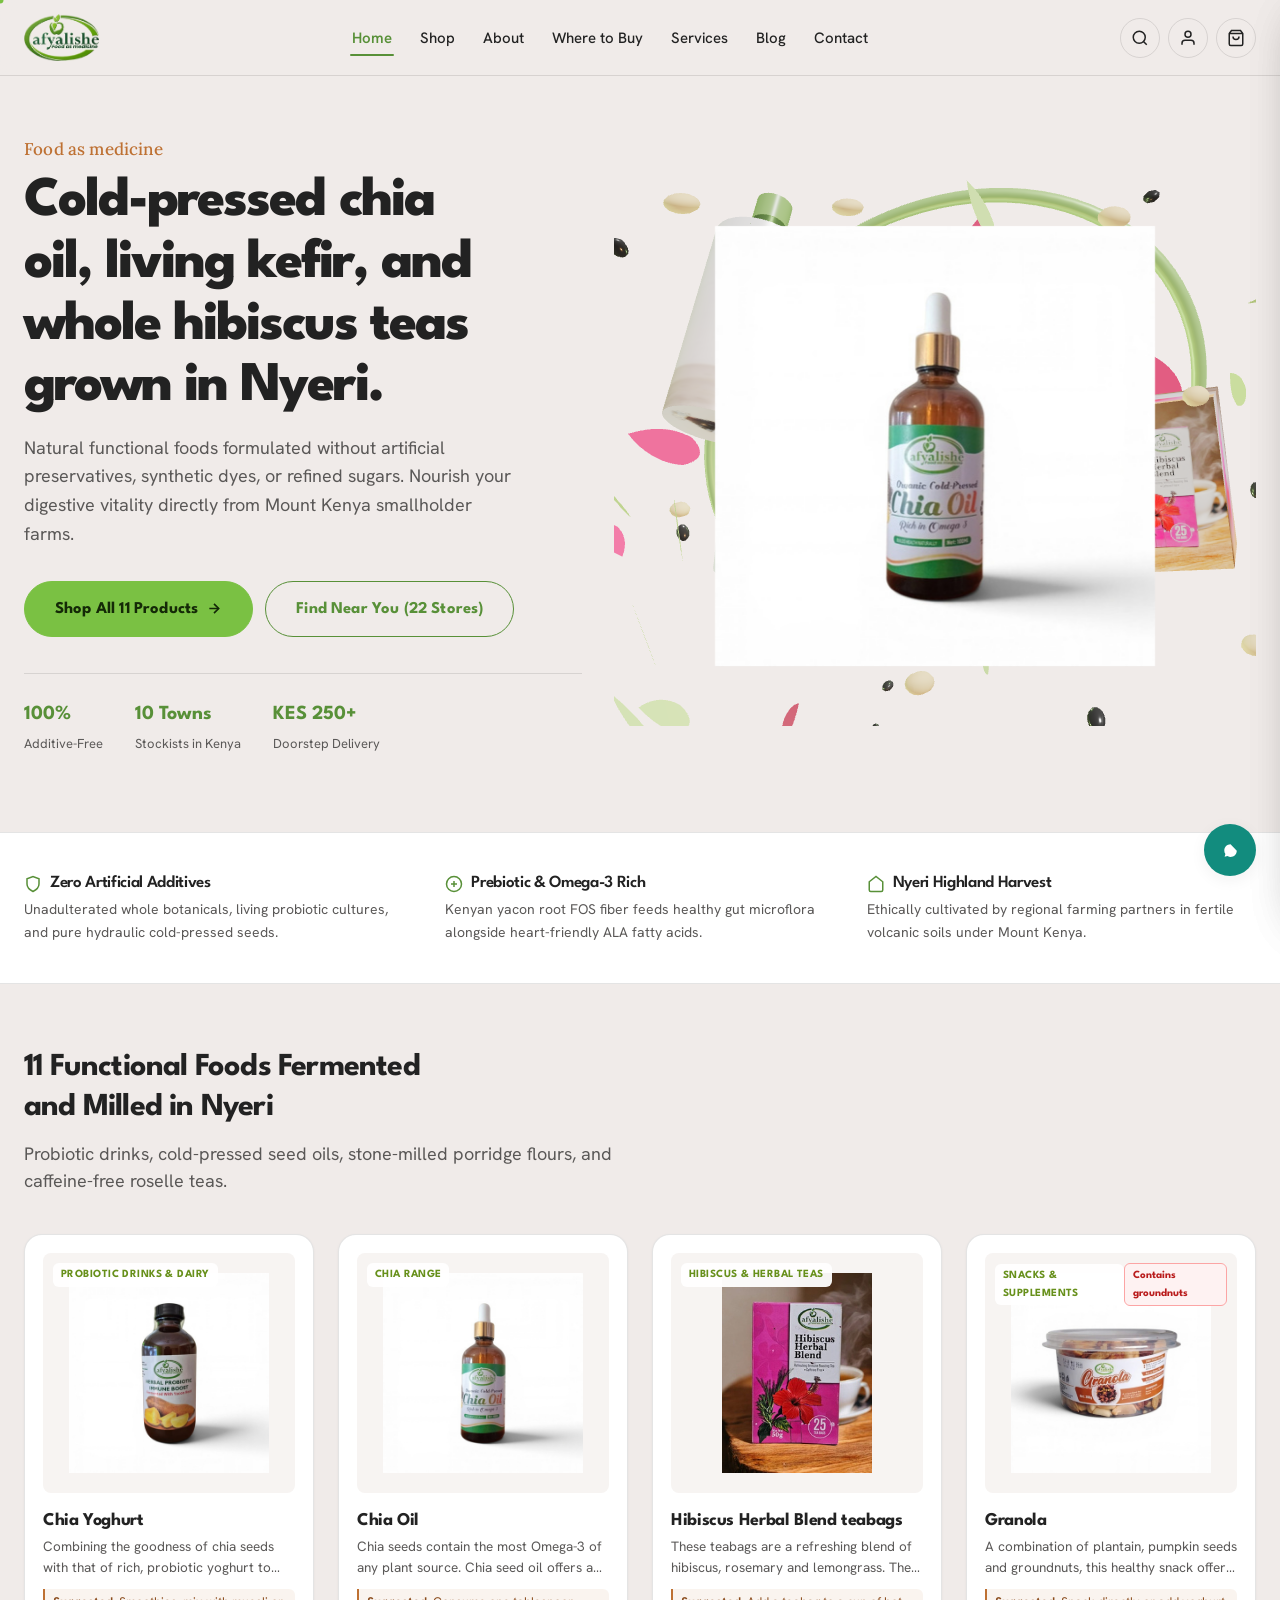
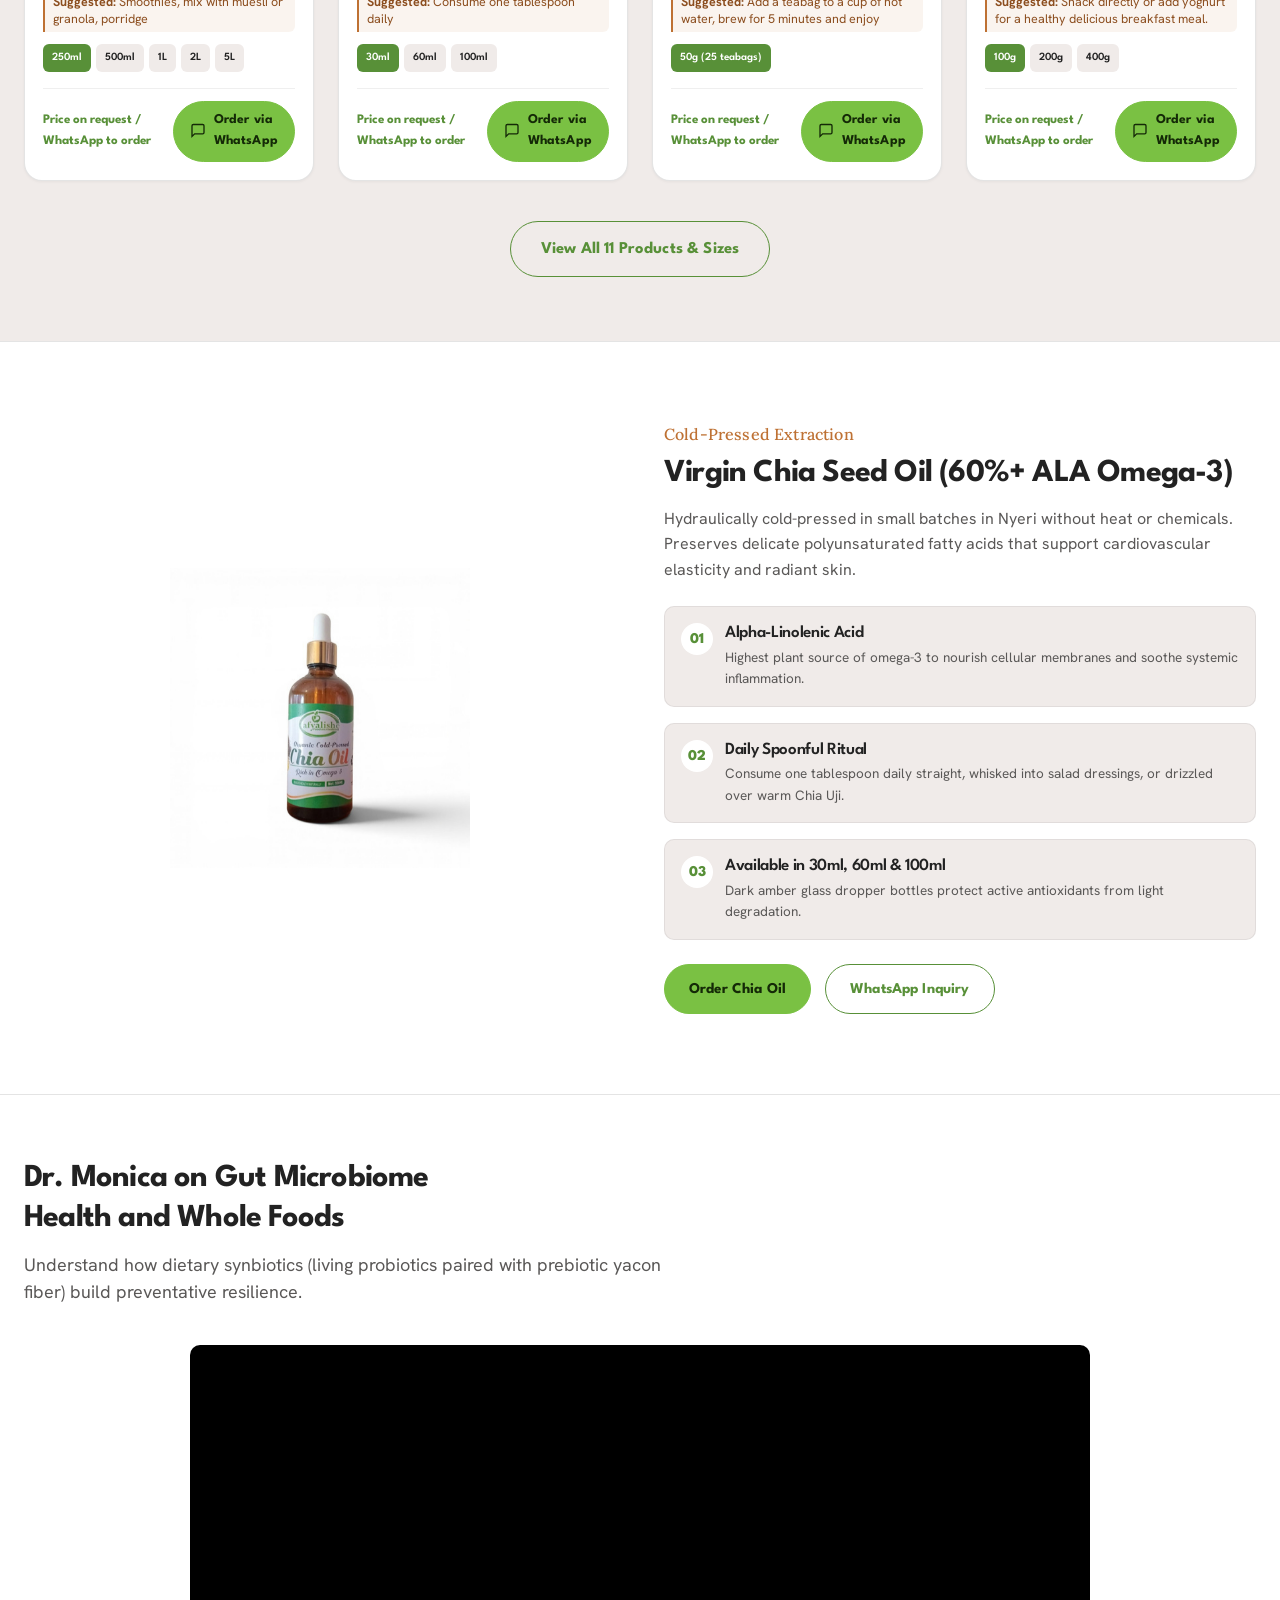
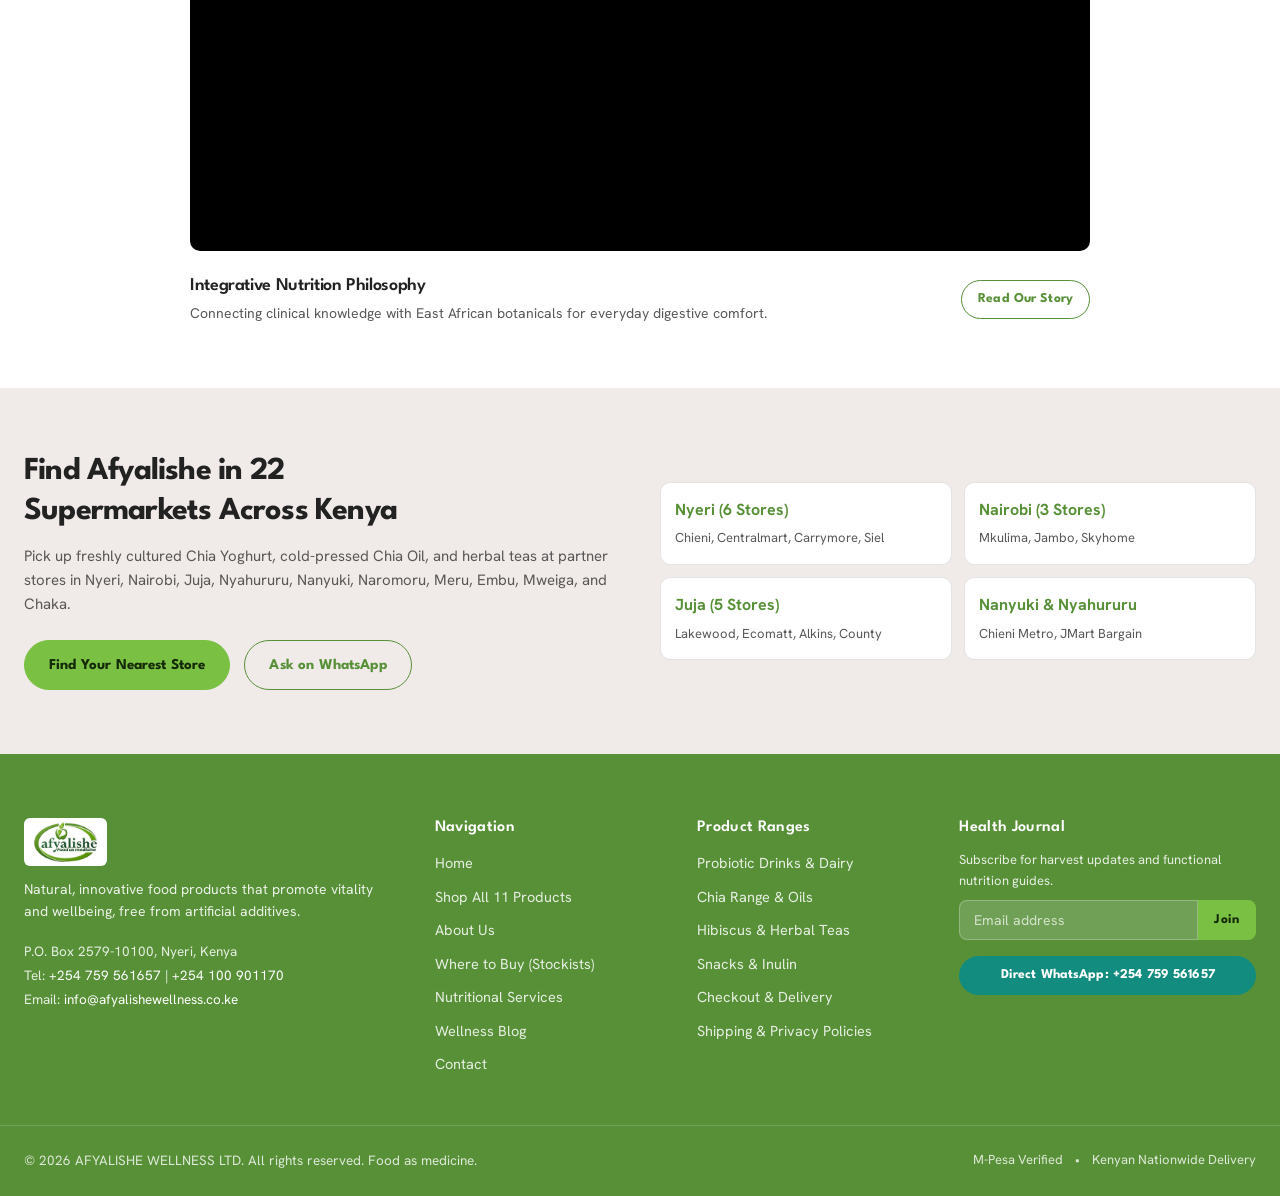
==== index.html @ a42989f1 "fix(brand): replace opaque logo with high-resolution transparent PNG emblem across all pages" ====
<!DOCTYPE html>
<html lang="en">
<head>
  <meta charset="UTF-8">
  <meta name="viewport" content="width=device-width, initial-scale=1.0">
  <title>Afyalishe Wellness | Food as Medicine — Probiotic Drinks, Chia & Herbal Teas</title>
  
  <meta name="description" content="AFYALISHE WELLNESS LTD, Kenya. Natural, innovative functional foods promoting vitality and wellbeing. Yacon prebiotics, Chia yoghurt, cold-pressed chia oil, and hibiscus herbal teas free from artificial additives.">
  <meta name="author" content="AFYALISHE WELLNESS LTD">
  
  <meta property="og:type" content="website">
  <meta property="og:url" content="https://afyalishewellness.co.ke/">
  <meta property="og:title" content="Afyalishe Wellness | Food as Medicine — Premium Kenyan Functional Foods">
  <meta property="og:description" content="Natural, innovative food products that promote vitality and wellbeing, all free from artificial additives. Crafted in Nyeri, Kenya.">
  <meta property="og:image" content="assets/images/logo.png">

  <!-- Schema.org Structured Data -->
  <script type="application/ld+json">
  {
    "@context": "https://schema.org",
    "@type": "Organization",
    "name": "AFYALISHE WELLNESS LTD",
    "url": "https://afyalishewellness.co.ke/",
    "logo": "https://afyalishewellness.co.ke/assets/images/logo.png",
    "slogan": "Food as medicine",
    "description": "Natural, innovative food products promoting vitality and wellbeing, free from artificial additives.",
    "telephone": "+254759561657",
    "email": "info@afyalishewellness.co.ke",
    "address": {
      "@type": "PostalAddress",
      "postOfficeBoxNumber": "P.O. Box 2579-10100",
      "addressLocality": "Nyeri",
      "addressCountry": "KE"
    }
  }
  </script>

  <!-- Preconnect Google Fonts -->
  <link rel="preconnect" href="https://fonts.googleapis.com">
  <link rel="preconnect" href="https://fonts.gstatic.com" crossorigin>
  <link href="https://fonts.googleapis.com/css2?family=Caveat:wght@600&family=Hanken+Grotesk:wght@400;500;600;700&family=League+Spartan:wght@600;700;800&family=Lora:wght@500;600&display=swap" rel="stylesheet">

  <!-- Core Stylesheets -->
  <link rel="stylesheet" href="assets/css/variables.css">
  <link rel="stylesheet" href="assets/css/base.css">
  <link rel="stylesheet" href="assets/css/components.css">
  <link rel="stylesheet" href="assets/css/3d-motion.css">
  <link rel="stylesheet" href="assets/css/pages.css">
</head>
<body>

  <!-- Sticky Header -->
  <header class="site-header">
    <div class="container header-container">
      <a href="index.html" class="header-logo" aria-label="Afyalishe Wellness Home">
        <img src="assets/images/logo.png" alt="Afyalishe Wellness">
      </a>

      <!-- Desktop Navigation -->
      <nav class="nav-desktop" aria-label="Main Navigation">
        <a href="index.html" class="nav-link active">Home</a>
        <a href="shop.html" class="nav-link">Shop</a>
        <a href="about.html" class="nav-link">About</a>
        <a href="where-to-buy.html" class="nav-link">Where to Buy</a>
        <a href="services.html" class="nav-link">Services</a>
        <a href="blog.html" class="nav-link">Blog</a>
        <a href="contact.html" class="nav-link">Contact</a>
      </nav>

      <!-- Actions -->
      <div class="header-actions">
        <button class="icon-btn btn-open-search" aria-label="Search products" title="Search products">
          <svg viewBox="0 0 24 24" fill="none" stroke="currentColor" stroke-width="2">
            <circle cx="11" cy="11" r="8"></circle>
            <line x1="21" y1="21" x2="16.65" y2="16.65"></line>
          </svg>
        </button>

        <a href="checkout.html" class="icon-btn" aria-label="My Account" title="My Account">
          <svg viewBox="0 0 24 24" fill="none" stroke="currentColor" stroke-width="2">
            <path d="M20 21v-2a4 4 0 0 0-4-4H8a4 4 0 0 0-4 4v2"></path>
            <circle cx="12" cy="7" r="4"></circle>
          </svg>
        </a>

        <button class="icon-btn icon-btn-cart btn-open-cart" aria-label="View Inquiry Bag" title="Inquiry Bag">
          <svg viewBox="0 0 24 24" fill="none" stroke="currentColor" stroke-width="2">
            <path d="M6 2L3 6v14a2 2 0 0 0 2 2h14a2 2 0 0 0 2-2V6l-3-4z"></path>
            <line x1="3" y1="6" x2="21" y2="6"></line>
            <path d="M16 10a4 4 0 0 1-8 0"></path>
          </svg>
          <span class="cart-count-badge" style="display: none;">0</span>
        </button>

        <button class="hamburger-btn" aria-label="Toggle navigation">
          <span></span>
          <span></span>
          <span></span>
        </button>
      </div>
    </div>
  </header>

  <!-- Mobile Drawer Navigation -->
  <div class="cart-overlay mobile-nav-overlay"></div>
  <aside class="cart-drawer-panel mobile-nav-drawer" style="right: -320px; max-width: 300px;">
    <div class="cart-drawer-head">
      <h3 style="font-size: 17px;">Menu</h3>
      <button class="cart-stepper-btn mobile-nav-close" onclick="document.querySelector('.mobile-nav-drawer').classList.remove('open'); document.querySelector('.mobile-nav-overlay').classList.remove('open');">&times;</button>
    </div>
    <nav style="display: flex; flex-direction: column; padding: 20px; gap: 14px;">
      <a href="index.html" class="nav-link active" style="font-size: 17px;">Home</a>
      <a href="shop.html" class="nav-link" style="font-size: 17px;">Shop All 11 Products</a>
      <a href="about.html" class="nav-link" style="font-size: 17px;">About Us</a>
      <a href="where-to-buy.html" class="nav-link" style="font-size: 17px;">Where to Buy (Stockists)</a>
      <a href="services.html" class="nav-link" style="font-size: 17px;">Nutritional Services</a>
      <a href="blog.html" class="nav-link" style="font-size: 17px;">Blog</a>
      <a href="contact.html" class="nav-link" style="font-size: 17px;">Contact</a>
      <hr style="border: 0; border-top: 1px solid var(--color-border); margin: 6px 0;">
      <a href="https://wa.me/254759561657" target="_blank" class="btn btn-whatsapp-action btn-sm" rel="noopener noreferrer">WhatsApp +254 759 561657</a>
    </nav>
  </aside>

  <main id="main-content">
    <!-- ====================================================================
         HERO SECTION: 3D THREE.JS PRODUCT STAGE (Rule 7, 9, 10, 11, 13)
         ==================================================================== -->
    <section class="hero-section" aria-label="Afyalishe Wellness Home">
      <div class="container">
        <div class="hero-grid">
          <!-- Left: Concrete Headline & Dominant CTA -->
          <div class="hero-content">
            <span class="brand-tagline" style="font-size: 17px; margin-bottom: 8px;">Food as medicine</span>
            <!-- Rule 9: Specific, outcome-driven headline; Rule 16: text-wrap balance -->
            <h1 class="hero-headline">
              Cold-pressed chia oil, living kefir, and whole hibiscus teas grown in Nyeri.
            </h1>

            <p class="hero-lead">
              Natural functional foods formulated without artificial preservatives, synthetic dyes, or refined sugars. Nourish your digestive vitality directly from Mount Kenya smallholder farms.
            </p>

            <!-- Rule 10: Dominant Primary CTA -->
            <div class="hero-ctas">
              <a href="shop.html" class="btn btn-primary btn-lg" data-magnetic="true">
                <span>Shop All 11 Products</span>
                <svg viewBox="0 0 24 24" fill="none" stroke="currentColor" stroke-width="2.5">
                  <line x1="5" y1="12" x2="19" y2="12"></line>
                  <polyline points="12 5 19 12 12 19"></polyline>
                </svg>
              </a>
              <a href="where-to-buy.html" class="btn btn-secondary btn-lg" data-magnetic="true">
                <span>Find Near You (22 Stores)</span>
              </a>
            </div>

            <!-- Grouped stats with spacing (Rule 8, 18: Tabular numbers) -->
            <div style="display: flex; gap: 32px; margin-top: 36px; padding-top: 24px; border-top: 1px solid var(--color-border);">
              <div>
                <strong class="stat-counter" style="font-family: var(--font-heading); font-size: 20px; color: var(--color-primary); display: block;">100%</strong>
                <span style="font-size: 13px; color: var(--color-text-secondary);">Additive-Free</span>
              </div>
              <div>
                <strong class="stat-counter" style="font-family: var(--font-heading); font-size: 20px; color: var(--color-primary); display: block;">10 Towns</strong>
                <span style="font-size: 13px; color: var(--color-text-secondary);">Stockists in Kenya</span>
              </div>
              <div>
                <strong class="stat-counter" style="font-family: var(--font-heading); font-size: 20px; color: var(--color-primary); display: block;">KES 250+</strong>
                <span style="font-size: 13px; color: var(--color-text-secondary);">Doorstep Delivery</span>
              </div>
            </div>
          </div>

          <!-- Right: Dominant 3D Interactive Stage (Rule 6, 7) -->
          <div class="hero-3d-stage" id="hero-3d-scene-container" title="Drag to rotate products; move cursor to tilt scene">
            <div class="hero-fallback-img">
              <img src="assets/products/chia-oil.jpg" alt="Afyalishe Chia Oil cold-pressed bottle">
            </div>
          </div>
        </div>
      </div>
    </section>

    <!-- ====================================================================
         VALUE PILLARS: GROUPED WITH SPACING (Rule 8, Rule 12: Consistent SVG)
         ==================================================================== -->
    <section class="section-sm" style="background: #FFFFFF; border-top: 1px solid var(--color-border); border-bottom: 1px solid var(--color-border);">
      <div class="container">
        <div style="display: grid; grid-template-columns: repeat(auto-fit, minmax(240px, 1fr)); gap: 32px;">
          <div>
            <h4 style="margin-bottom: 4px; display: flex; align-items: center; gap: 8px;">
              <svg width="18" height="18" viewBox="0 0 24 24" fill="none" stroke="currentColor" stroke-width="2" style="color: var(--color-primary);"><path d="M12 22s8-4 8-10V5l-8-3-8 3v7c0 6 8 10 8 10z"/></svg>
              Zero Artificial Additives
            </h4>
            <p style="font-size: 14px; margin-bottom: 0;">Unadulterated whole botanicals, living probiotic cultures, and pure hydraulic cold-pressed seeds.</p>
          </div>
          <div>
            <h4 style="margin-bottom: 4px; display: flex; align-items: center; gap: 8px;">
              <svg width="18" height="18" viewBox="0 0 24 24" fill="none" stroke="currentColor" stroke-width="2" style="color: var(--color-primary);"><circle cx="12" cy="12" r="10"/><path d="M12 8v8M8 12h8"/></svg>
              Prebiotic & Omega-3 Rich
            </h4>
            <p style="font-size: 14px; margin-bottom: 0;">Kenyan yacon root FOS fiber feeds healthy gut microflora alongside heart-friendly ALA fatty acids.</p>
          </div>
          <div>
            <h4 style="margin-bottom: 4px; display: flex; align-items: center; gap: 8px;">
              <svg width="18" height="18" viewBox="0 0 24 24" fill="none" stroke="currentColor" stroke-width="2" style="color: var(--color-primary);"><path d="M3 9l9-7 9 7v11a2 2 0 0 1-2 2H5a2 2 0 0 1-2-2z"/></svg>
              Nyeri Highland Harvest
            </h4>
            <p style="font-size: 14px; margin-bottom: 0;">Ethically cultivated by regional farming partners in fertile volcanic soils under Mount Kenya.</p>
          </div>
        </div>
      </div>
    </section>

    <!-- ====================================================================
         FEATURED PRODUCT COLLECTION (Rule 6, 7, 8, 9, 10)
         ==================================================================== -->
    <section class="section" aria-label="Featured Products">
      <div class="container">
        <div class="section-header">
          <!-- Rule 9: Concrete headline -->
          <h2>11 Functional Foods Fermented and Milled in Nyeri</h2>
          <p class="section-subtitle">
            Probiotic drinks, cold-pressed seed oils, stone-milled porridge flours, and caffeine-free roselle teas.
          </p>
        </div>

        <!-- 4 Featured Cards Grid -->
        <div class="grid grid-4 grid-products" id="home-featured-products">
          <!-- Injected dynamically via main.js following all 20 rules -->
        </div>

        <div style="text-align: center; margin-top: 40px;">
          <a href="shop.html" class="btn btn-secondary btn-lg" data-magnetic="true">
            <span>View All 11 Products &amp; Sizes</span>
          </a>
        </div>
      </div>
    </section>

    <!-- ====================================================================
         SCROLL-DRIVEN 360° SHOWCASE: CHIA OIL (Rule 6, 7, 9)
         ==================================================================== -->
    <section class="showcase-section" aria-label="Chia Oil 360 Product Inspection">
      <div class="container">
        <div class="showcase-grid">
          <!-- 360 Rotating Object Stage -->
          <div class="showcase-stage">
            <div class="showcase-bottle-wrapper">
              <img src="assets/products/chia-oil.jpg" alt="Afyalishe Chia Oil cold-pressed bottle">
            </div>
          </div>

          <!-- Specific Outcomes -->
          <div>
            <span class="brand-tagline" style="font-size: 16px; display: block; margin-bottom: 6px;">Cold-Pressed Extraction</span>
            <h2 style="margin-bottom: 12px;">Virgin Chia Seed Oil (60%+ ALA Omega-3)</h2>
            <p style="color: var(--color-text-secondary); line-height: 1.6; margin-bottom: 24px;">
              Hydraulically cold-pressed in small batches in Nyeri without heat or chemicals. Preserves delicate polyunsaturated fatty acids that support cardiovascular elasticity and radiant skin.
            </p>

            <div class="showcase-points">
              <div class="showcase-point">
                <span class="showcase-point-num">01</span>
                <div>
                  <h4 style="margin-bottom: 2px;">Alpha-Linolenic Acid</h4>
                  <p style="font-size: 13.5px; margin-bottom: 0;">Highest plant source of omega-3 to nourish cellular membranes and soothe systemic inflammation.</p>
                </div>
              </div>

              <div class="showcase-point">
                <span class="showcase-point-num">02</span>
                <div>
                  <h4 style="margin-bottom: 2px;">Daily Spoonful Ritual</h4>
                  <p style="font-size: 13.5px; margin-bottom: 0;">Consume one tablespoon daily straight, whisked into salad dressings, or drizzled over warm Chia Uji.</p>
                </div>
              </div>

              <div class="showcase-point">
                <span class="showcase-point-num">03</span>
                <div>
                  <h4 style="margin-bottom: 2px;">Available in 30ml, 60ml &amp; 100ml</h4>
                  <p style="font-size: 13.5px; margin-bottom: 0;">Dark amber glass dropper bottles protect active antioxidants from light degradation.</p>
                </div>
              </div>
            </div>

            <div style="margin-top: 24px; display: flex; gap: 14px; flex-wrap: wrap;">
              <a href="product.html?id=chia-oil" class="btn btn-primary">Order Chia Oil</a>
              <a href="https://wa.me/254759561657?text=Hello%2C%20I%20would%20like%20to%20order%20Afyalishe%20Chia%20Oil." target="_blank" class="btn btn-secondary" rel="noopener noreferrer">WhatsApp Inquiry</a>
            </div>
          </div>
        </div>
      </div>
    </section>

    <!-- ====================================================================
         DR. MONICA VIDEO & FUNCTIONAL NUTRITION (Rule 6, 9)
         ==================================================================== -->
    <section class="section" style="background: #FFFFFF;">
      <div class="container">
        <div class="section-header">
          <h2>Dr. Monica on Gut Microbiome Health and Whole Foods</h2>
          <p class="section-subtitle">
            Understand how dietary synbiotics (living probiotics paired with prebiotic yacon fiber) build preventative resilience.
          </p>
        </div>

        <div style="max-width: 900px; margin: 0 auto;">
          <div class="video-responsive-wrap" style="position: relative; padding-bottom: 56.25%; height: 0; overflow: hidden; border-radius: var(--radius-md); background: #000;">
            <iframe 
              src="https://www.youtube.com/embed/bYVp3EyTkxg" 
              title="Dr. Monica on Afyalishe Wellness and Food as Medicine" 
              style="position: absolute; top: 0; left: 0; width: 100%; height: 100%; border: 0;"
              allow="accelerometer; autoplay; clipboard-write; encrypted-media; gyroscope; picture-in-picture" 
              allowfullscreen>
            </iframe>
          </div>

          <div style="margin-top: 24px; display: flex; justify-content: space-between; align-items: center; flex-wrap: wrap; gap: 16px;">
            <div>
              <h3 style="font-size: 18px; margin-bottom: 4px;">Integrative Nutrition Philosophy</h3>
              <p style="font-size: 14px; margin-bottom: 0;">Connecting clinical knowledge with East African botanicals for everyday digestive comfort.</p>
            </div>
            <a href="about.html" class="btn btn-secondary btn-sm">Read Our Story</a>
          </div>
        </div>
      </div>
    </section>

    <!-- ====================================================================
         STOCKISTS & WHERE TO BUY (Rule 8, 9, 18)
         ==================================================================== -->
    <section class="section">
      <div class="container">
        <div style="display: grid; grid-template-columns: 1fr 1fr; gap: 40px; align-items: center;">
          <div>
            <h2>Find Afyalishe in 22 Supermarkets Across Kenya</h2>
            <p style="font-size: 15px; line-height: 1.6; margin-bottom: 24px;">
              Pick up freshly cultured Chia Yoghurt, cold-pressed Chia Oil, and herbal teas at partner stores in Nyeri, Nairobi, Juja, Nyahururu, Nanyuki, Naromoru, Meru, Embu, Mweiga, and Chaka.
            </p>
            <div style="display: flex; gap: 14px; flex-wrap: wrap;">
              <a href="where-to-buy.html" class="btn btn-primary">Find Your Nearest Store</a>
              <a href="https://wa.me/254759561657?text=Hello%2C%20where%20is%20the%20closest%20store%20selling%20Afyalishe%20near%20me%3F" target="_blank" class="btn btn-secondary" rel="noopener noreferrer">Ask on WhatsApp</a>
            </div>
          </div>

          <div style="display: grid; grid-template-columns: 1fr 1fr; gap: 12px;">
            <div style="background: #FFFFFF; padding: 14px; border-radius: var(--radius-md); border: 1px solid var(--color-border);">
              <strong style="color: var(--color-primary); display: block; margin-bottom: 2px;">Nyeri (6 Stores)</strong>
              <span style="font-size: 13px; color: var(--color-text-secondary);">Chieni, Centralmart, Carrymore, Siel</span>
            </div>
            <div style="background: #FFFFFF; padding: 14px; border-radius: var(--radius-md); border: 1px solid var(--color-border);">
              <strong style="color: var(--color-primary); display: block; margin-bottom: 2px;">Nairobi (3 Stores)</strong>
              <span style="font-size: 13px; color: var(--color-text-secondary);">Mkulima, Jambo, Skyhome</span>
            </div>
            <div style="background: #FFFFFF; padding: 14px; border-radius: var(--radius-md); border: 1px solid var(--color-border);">
              <strong style="color: var(--color-primary); display: block; margin-bottom: 2px;">Juja (5 Stores)</strong>
              <span style="font-size: 13px; color: var(--color-text-secondary);">Lakewood, Ecomatt, Alkins, County</span>
            </div>
            <div style="background: #FFFFFF; padding: 14px; border-radius: var(--radius-md); border: 1px solid var(--color-border);">
              <strong style="color: var(--color-primary); display: block; margin-bottom: 2px;">Nanyuki &amp; Nyahururu</strong>
              <span style="font-size: 13px; color: var(--color-text-secondary);">Chieni Metro, JMart Bargain</span>
            </div>
          </div>
        </div>
      </div>
    </section>
  </main>

  <!-- Clean Footer (Solid AA Contrast, No Clutter) -->
  <footer class="site-footer">
    <div class="container footer-top">
      <div class="footer-grid">
        <div class="footer-brand">
          <img src="assets/images/logo.png" alt="Afyalishe Wellness">
          <p style="font-size: 14px; color: rgba(255,255,255,0.88); line-height: 1.6; margin-bottom: 16px;">
            Natural, innovative food products that promote vitality and wellbeing, free from artificial additives.
          </p>
          <div style="font-size: 13.5px; color: rgba(255,255,255,0.85); line-height: 1.8;">
            P.O. Box 2579-10100, Nyeri, Kenya<br>
            Tel: <a href="tel:+254759561657" style="color:#FFF;">+254 759 561657</a> | <a href="tel:+254100901170" style="color:#FFF;">+254 100 901170</a><br>
            Email: <a href="mailto:info@afyalishewellness.co.ke" style="color:#FFF;">info@afyalishewellness.co.ke</a>
          </div>
        </div>

        <div class="footer-col">
          <h4>Navigation</h4>
          <ul class="footer-links">
            <li><a href="index.html">Home</a></li>
            <li><a href="shop.html">Shop All 11 Products</a></li>
            <li><a href="about.html">About Us</a></li>
            <li><a href="where-to-buy.html">Where to Buy (Stockists)</a></li>
            <li><a href="services.html">Nutritional Services</a></li>
            <li><a href="blog.html">Wellness Blog</a></li>
            <li><a href="contact.html">Contact</a></li>
          </ul>
        </div>

        <div class="footer-col">
          <h4>Product Ranges</h4>
          <ul class="footer-links">
            <li><a href="shop.html?category=probiotic-drinks-dairy">Probiotic Drinks &amp; Dairy</a></li>
            <li><a href="shop.html?category=chia-range">Chia Range &amp; Oils</a></li>
            <li><a href="shop.html?category=hibiscus-herbal-teas">Hibiscus &amp; Herbal Teas</a></li>
            <li><a href="shop.html?category=snacks-supplements">Snacks &amp; Inulin</a></li>
            <li><a href="checkout.html">Checkout &amp; Delivery</a></li>
            <li><a href="privacy-terms.html">Shipping &amp; Privacy Policies</a></li>
          </ul>
        </div>

        <div class="footer-col">
          <h4>Health Journal</h4>
          <p style="font-size: 13px; color: rgba(255,255,255,0.85); margin-bottom: 8px;">
            Subscribe for harvest updates and functional nutrition guides.
          </p>
          <form class="footer-newsletter-row">
            <input type="email" placeholder="Email address" required aria-label="Email address">
            <button type="submit" class="btn btn-primary btn-sm">Join</button>
          </form>
          <div style="margin-top: 16px;">
            <a href="https://wa.me/254759561657" target="_blank" class="btn btn-whatsapp-action btn-sm btn-full" rel="noopener noreferrer">
              <span>Direct WhatsApp: +254 759 561657</span>
            </a>
          </div>
        </div>
      </div>
    </div>

    <div class="footer-bottom">
      <div class="container" style="display: flex; justify-content: space-between; align-items: center; flex-wrap: wrap; gap: 12px;">
        <div>&copy; 2026 AFYALISHE WELLNESS LTD. All rights reserved. Food as medicine.</div>
        <div style="display: flex; gap: 12px; font-size: 13px;">
          <span>M-Pesa Verified</span>
          <span>&bull;</span>
          <span>Kenyan Nationwide Delivery</span>
        </div>
      </div>
    </div>
  </footer>

  <!-- Floating WhatsApp Action (Rule 13: Clean, no pulse rings) -->
  <div class="floating-whatsapp">
    <a href="https://wa.me/254759561657?text=Hello%20Afyalishe%20Wellness%2C%20I%20would%20like%20to%20inquire%20about%20your%20products." 
       target="_blank" 
       rel="noopener noreferrer" 
       class="floating-whatsapp-btn" 
       aria-label="Contact on WhatsApp">
      <svg viewBox="0 0 24 24" fill="currentColor">
        <path d="M12.031 6.172c-3.181 0-5.767 2.586-5.768 5.766-.001 1.298.38 2.27 1.019 3.287l-.711 2.598 2.664-.698c.969.585 1.961.947 2.796.947 3.179 0 5.766-2.587 5.767-5.766.001-3.187-2.575-5.77-5.772zm3.392 8.244c-.144.405-.837.774-1.17.824-.299.045-.677.063-1.092-.069-.252-.08-.575-.187-.988-.365-1.739-.751-2.874-2.502-2.961-2.617-.087-.116-.708-.94-.708-1.793s.448-1.273.607-1.446c.159-.173.346-.217.462-.217l.332.007c.106.005.249-.04.39.299.144.347.491 1.2.534 1.287.043.087.072.188.014.303-.058.116-.087.188-.173.289l-.26.303c-.087.087-.177.182-.076.355.101.173.45 1.011 1.233 1.708.783.697 1.447.915 1.65.987.202.072.321.058.44-.08.118-.138.506-.59.64-.792.134-.202.268-.17.447-.101.179.07 1.134.535 1.33.633.196.098.326.145.373.226.047.081.047.468-.097.873z"/>
      </svg>
    </a>
  </div>

  <!-- Cart Drawer Overlay & Panel -->
  <div class="cart-overlay"></div>
  <aside class="cart-drawer-panel" aria-label="Order Inquiry Bag">
    <div class="cart-drawer-head">
      <h3>Inquiry Bag <span id="drawer-items-count" style="font-size: 13px; color: var(--color-primary); font-weight: 600; margin-left: 6px;">0 items</span></h3>
      <button class="cart-stepper-btn cart-close-btn" aria-label="Close cart">&times;</button>
    </div>
    <div class="cart-drawer-items" id="cart-drawer-items"></div>
    <div class="cart-drawer-foot">
      <button class="btn btn-whatsapp-action btn-full" id="drawer-whatsapp-btn">Send Bag via WhatsApp</button>
      <a href="checkout.html" class="btn btn-primary btn-full">Proceed to Checkout</a>
    </div>
  </aside>

  <!-- Search Modal -->
  <div class="cart-overlay" id="search-modal" role="dialog" aria-modal="true">
    <div style="background: #FFFFFF; max-width: 500px; width: 90%; margin: 80px auto; border-radius: var(--radius-panel-outer); padding: var(--padding-panel); position: relative; box-shadow: var(--shadow-modal);">
      <button class="cart-stepper-btn search-modal-close" style="position: absolute; top: 16px; right: 16px;" aria-label="Close">&times;</button>
      <h3 style="font-size: 17px; margin-bottom: 12px;">Search Products</h3>
      <div class="search-input-box" style="width: 100%; margin-bottom: 12px;">
        <input type="text" id="modal-search-input" placeholder="Search kefir, chia seeds, hibiscus, oil...">
      </div>
      <div id="search-results-list" style="max-height: 280px; overflow-y: auto;"></div>
    </div>
  </div>

  <!-- Local Vendor Scripts -->
  <script src="assets/vendor/three.min.js"></script>
  <script src="assets/vendor/gsap.min.js"></script>
  <script src="assets/vendor/ScrollTrigger.min.js"></script>

  <!-- Reusable 3D Motion & App Modules -->
  <script src="assets/js/motion-config.js"></script>
  <script src="assets/js/custom-cursor.js"></script>
  <script src="assets/js/magnetic-btn.js"></script>
  <script src="assets/js/tilt-card.js"></script>
  <script src="assets/js/hero-scene.js"></script>
  <script src="assets/js/scroll-showcase.js"></script>
  <script src="assets/js/product-viewer-3d.js"></script>
  <script src="assets/js/store.js"></script>
  <script src="assets/js/checkout.js"></script>
  <script src="assets/js/ui.js"></script>
  <script src="assets/js/main.js"></script>
</body>
</html>
---- assets/css/variables.css ----
/* ==========================================================================
   AFYALISHE WELLNESS - DESIGN SYSTEM TOKENS
   Strict adherence to the 20 UI & Frontend Design Standards (No AI Slop)
   ========================================================================== */

:root {
  /* ------------------------------------------------------------------------
     1. Brand Color System (Rule 11: Single purposeful accent, Rule 15: AA Contrast)
     ------------------------------------------------------------------------ */
  --color-primary: #589038;             /* Deep Leaf Green: structural identity, footer, borders */
  --color-primary-dark: #3f6828;
  --color-primary-light: #6ea947;
  
  --color-accent: #7AC143;              /* Fresh Lime Green: purposeful primary CTA accent */
  --color-accent-hover: #6cb337;
  --color-accent-text: #142907;         /* Deep Forest Pine: 7.8:1 AA contrast ratio against #7AC143 */

  --color-catalogue-green: #67901B;     /* Subordinate category marker */
  --color-terracotta: #BE7133;          /* Warm Terracotta: secondary accents & suggested use */
  --color-terracotta-dark: #8c4e1f;

  --color-bg-page: #F0EBE9;             /* Warm Cream */
  --color-bg-page-tint: #e8e2e0;
  --color-bg-surface: #FFFFFF;          /* Pure White */

  --color-text-primary: #222222;        /* High-contrast Charcoal (12.5:1 against cream) */
  --color-text-secondary: #5A5857;      /* Muted Charcoal (5.4:1 against cream, AA compliant) */
  --color-text-tertiary: #787574;       /* Fine print / metadata (4.5:1 minimum) */
  --color-text-inverse: #FFFFFF;

  --color-border: rgba(34, 34, 34, 0.12);
  --color-border-subtle: rgba(34, 34, 34, 0.07);
  --color-border-active: #589038;
  --color-border-focus: #7AC143;

  --color-allergen: #b91c1c;
  --color-allergen-bg: #fef2f2;
  --color-allergen-border: #fca5a5;

  /* ------------------------------------------------------------------------
     2. Typography Scale (Rule 4: Mono only where needed, Rule 16: Headline wrapping)
     ------------------------------------------------------------------------ */
  --font-heading: 'League Spartan', -apple-system, BlinkMacSystemFont, 'Segoe UI', Roboto, sans-serif;
  --font-body: 'Hanken Grotesk', -apple-system, BlinkMacSystemFont, 'Segoe UI', Roboto, sans-serif;
  --font-serif: 'Lora', Georgia, 'Times New Roman', serif;
  --font-handwriting: 'Caveat', cursive, sans-serif;
  --font-mono: ui-monospace, SFMono-Regular, Menlo, Monaco, Consolas, monospace;

  --font-size-hero: clamp(40px, 5.2vw, 56px);
  --font-size-h1: clamp(32px, 4vw, 44px);
  --font-size-h2: clamp(24px, 3vw, 32px);
  --font-size-h3: clamp(19px, 2.2vw, 22px);
  --font-size-h4: 17px;
  --font-size-body-lg: 18px;
  --font-size-body: 16px;
  --font-size-sm: 14px;
  --font-size-xs: 12.5px;

  --line-height-hero: 1.1;
  --line-height-heading: 1.25;
  --line-height-body: 1.6;

  /* ------------------------------------------------------------------------
     3. Mathematical Concentric Radii (Rule 14: inner_radius = outer_radius - padding)
     ------------------------------------------------------------------------ */
  --padding-card: 18px;
  --radius-card-outer: 18px;
  --radius-card-inner: calc(var(--radius-card-outer) - var(--padding-card)); /* 0px or flush */

  --radius-panel-outer: 24px;
  --padding-panel: 20px;
  --radius-panel-inner: calc(var(--radius-panel-outer) - var(--padding-panel)); /* 4px */

  --radius-button: 9999px;
  --radius-input: 8px;
  --radius-sm: 6px;
  --radius-md: 10px;

  /* ------------------------------------------------------------------------
     4. Mathematical Spacing System (Rule 8: Group with spacing)
     ------------------------------------------------------------------------ */
  --space-1: 4px;
  --space-2: 8px;
  --space-3: 12px;
  --space-4: 16px;
  --space-5: 20px;
  --space-6: 24px;
  --space-8: 32px;
  --space-10: 40px;
  --space-12: 48px;
  --space-16: 64px;
  --space-20: 80px;

  /* ------------------------------------------------------------------------
     5. Shadows & Surfaces (Rule 13: Remove embellishments, clean depth)
     ------------------------------------------------------------------------ */
  --shadow-sm: 0 1px 3px rgba(34, 34, 34, 0.05);
  --shadow-card: 0 4px 16px rgba(34, 34, 34, 0.06);
  --shadow-hover: 0 10px 28px rgba(34, 34, 34, 0.1);
  --shadow-modal: 0 20px 48px rgba(0, 0, 0, 0.18);

  /* Frosted Glass Header */
  --glass-header: rgba(240, 235, 233, 0.94);
  --glass-blur: blur(12px);

  /* Layout */
  --max-width-site: 1280px;
  --max-width-reading: 680px;
  --header-height: 76px;

  /* Fast, Purposeful Feedback Transitions (Rule 20: 150-250ms) */
  --ease-feedback: cubic-bezier(0.16, 1, 0.3, 1);
  --duration-fast: 0.15s;
  --duration-base: 0.22s;
}
---- assets/css/base.css ----
/* ==========================================================================
   AFYALISHE WELLNESS - BASE TYPOGRAPHY & RESET
   Strictly adheres to:
   - Rule 3: Unitalicize random words
   - Rule 4: Mono only where needed
   - Rule 8: Group with spacing
   - Rule 15: High text contrast
   - Rule 16: Wrap headlines properly (text-wrap: balance)
   - Rule 18: Use tabular nums (font-variant-numeric: tabular-nums)
   ========================================================================== */

@import url('https://fonts.googleapis.com/css2?family=Caveat:wght@600&family=Hanken+Grotesk:wght@400;500;600;700&family=League+Spartan:wght@600;700;800&family=Lora:wght@500;600&display=swap');

*, *::before, *::after {
  box-sizing: border-box;
  margin: 0;
  padding: 0;
}

html {
  font-size: 16px;
  scroll-behavior: smooth;
  -webkit-font-smoothing: antialiased;
  -moz-osx-font-smoothing: grayscale;
  background-color: var(--color-bg-page);
  color: var(--color-text-primary);
  overflow-x: hidden;
}

body {
  font-family: var(--font-body);
  font-size: var(--font-size-body);
  line-height: var(--line-height-body);
  color: var(--color-text-primary);
  background-color: var(--color-bg-page);
  min-height: 100vh;
  display: flex;
  flex-direction: column;
}

/* --------------------------------------------------------------------------
   Headings Hierarchy & Wrapping (Rule 16: text-wrap: balance)
   -------------------------------------------------------------------------- */
h1, h2, h3, h4, h5, h6 {
  font-family: var(--font-heading);
  color: var(--color-text-primary);
  line-height: var(--line-height-heading);
  letter-spacing: -0.02em;
  font-weight: 700;
  text-wrap: balance;
  font-style: normal; /* Rule 3: No random italics */
}

h1 {
  font-size: var(--font-size-h1);
  font-weight: 800;
  letter-spacing: -0.03em;
  line-height: 1.15;
  margin-bottom: var(--space-4);
}

h2 {
  font-size: var(--font-size-h2);
  margin-bottom: var(--space-3);
  letter-spacing: -0.025em;
}

h3 {
  font-size: var(--font-size-h3);
  font-weight: 600;
  margin-bottom: var(--space-2);
}

h4 {
  font-size: var(--font-size-h4);
  font-weight: 600;
}

p {
  margin-bottom: var(--space-4);
  color: var(--color-text-secondary);
  font-style: normal; /* Rule 3 */
}

p.lead {
  font-size: var(--font-size-body-lg);
  color: var(--color-text-primary);
  line-height: 1.55;
}

/* Brand Tagline & Serif Typography */
.brand-tagline {
  font-family: var(--font-serif);
  color: var(--color-terracotta);
  font-weight: 500;
  font-style: normal; /* Rule 3: unitalicize */
  letter-spacing: 0.01em;
}

/* Rule 4: Mono ONLY for technical IDs, codes, M-Pesa references */
.mono-id,
.code-ref,
.receipt-id {
  font-family: var(--font-mono);
  font-size: 0.9em;
  letter-spacing: 0.02em;
  font-variant-numeric: tabular-nums; /* Rule 18 */
}

/* Rule 18: Tabular numbers everywhere numbers are displayed */
.tabular-nums,
.price-value,
.stat-counter,
.order-total,
.stockist-count,
.stepper-val,
.cart-badge {
  font-variant-numeric: tabular-nums;
  font-feature-settings: "tnum" 1;
}

a {
  color: var(--color-primary);
  text-decoration: none;
  transition: color var(--duration-fast) ease;
}

a:hover {
  color: var(--color-primary-dark);
}

img, svg {
  max-width: 100%;
  height: auto;
  display: block;
}

button, input, select, textarea {
  font-family: inherit;
  font-size: inherit;
  color: inherit;
}

/* --------------------------------------------------------------------------
   Layout & Spacing Groups (Rule 8: Group with spacing)
   -------------------------------------------------------------------------- */
.container {
  width: 100%;
  max-width: var(--max-width-site);
  margin-left: auto;
  margin-right: auto;
  padding-left: var(--space-6);
  padding-right: var(--space-6);
}

.container-reading {
  max-width: var(--max-width-reading);
  margin-left: auto;
  margin-right: auto;
  padding-left: var(--space-6);
  padding-right: var(--space-6);
}

.section {
  padding-top: var(--space-16);
  padding-bottom: var(--space-16);
}

.section-sm {
  padding-top: var(--space-10);
  padding-bottom: var(--space-10);
}

.section-header {
  margin-bottom: var(--space-10);
  max-width: 640px;
}

.section-header.centered {
  text-align: center;
  margin-left: auto;
  margin-right: auto;
}

.section-subtitle {
  font-size: var(--font-size-body-lg);
  color: var(--color-text-secondary);
  line-height: 1.5;
}

/* Grid Layouts */
.grid {
  display: grid;
  gap: var(--space-6);
}

.grid-2 {
  grid-template-columns: repeat(2, 1fr);
}

.grid-3 {
  grid-template-columns: repeat(3, 1fr);
}

.grid-4 {
  grid-template-columns: repeat(4, 1fr);
}

@media (max-width: 1024px) {
  .grid-4 {
    grid-template-columns: repeat(2, 1fr);
  }
  .grid-3 {
    grid-template-columns: repeat(2, 1fr);
  }
}

@media (max-width: 640px) {
  .grid-4, .grid-3, .grid-2 {
    grid-template-columns: 1fr;
  }
  .section {
    padding-top: var(--space-12);
    padding-bottom: var(--space-12);
  }
}

/* Accessible focus ring */
:focus-visible {
  outline: 2px solid var(--color-primary);
  outline-offset: 3px;
}

.sr-only {
  position: absolute;
  width: 1px;
  height: 1px;
  padding: 0;
  margin: -1px;
  overflow: hidden;
  clip: rect(0, 0, 0, 0);
  white-space: nowrap;
  border-width: 0;
}
---- assets/css/components.css ----
/* ==========================================================================
   AFYALISHE WELLNESS - UI COMPONENTS
   Strict adherence to the 20 UI & Frontend Standards:
   - Rule 1: Delete filler badges
   - Rule 2: Drop redundant labels
   - Rule 6: Show the actual product
   - Rule 7: Enlarge the main feature
   - Rule 8: Group with spacing
   - Rule 10: Emphasize the CTA
   - Rule 11: Single purposeful accent color
   - Rule 12: Consistent icon library (2px stroke SVG, 20px box, no emojis)
   - Rule 13: Remove embellishments
   - Rule 14: Concentric radii (inner = outer - padding)
   - Rule 15: High contrast (AA compliant)
   - Rule 17: Optically balanced alignment
   - Rule 18: Tabular numbers
   - Rule 19: Clean loading states
   - Rule 20: Purposeful feedback transitions
   ========================================================================== */

/* --------------------------------------------------------------------------
   1. Sticky Header (Clean Frosted Glass, No Clutter)
   -------------------------------------------------------------------------- */
.site-header {
  position: sticky;
  top: 0;
  left: 0;
  width: 100%;
  height: var(--header-height);
  background: var(--glass-header);
  backdrop-filter: var(--glass-blur);
  -webkit-backdrop-filter: var(--glass-blur);
  border-bottom: 1px solid var(--color-border);
  z-index: 1000;
  transition: background var(--duration-base) ease;
}

.header-container {
  display: flex;
  align-items: center;
  justify-content: space-between;
  height: 100%;
}

.header-logo {
  display: flex;
  align-items: center;
}

.header-logo img {
  height: 48px;
  width: auto;
  object-fit: contain;
}

.nav-desktop {
  display: flex;
  align-items: center;
  gap: var(--space-6);
}

.nav-link {
  font-size: 15px;
  font-weight: 500;
  color: var(--color-text-primary);
  padding: 6px 2px;
  position: relative;
  transition: color var(--duration-fast) ease;
}

.nav-link:hover,
.nav-link.active {
  color: var(--color-primary);
  font-weight: 600;
}

.nav-link.active::after {
  content: '';
  position: absolute;
  bottom: 0;
  left: 0;
  width: 100%;
  height: 2px;
  background-color: var(--color-primary);
  border-radius: var(--radius-sm);
}

.header-actions {
  display: flex;
  align-items: center;
  gap: var(--space-2);
}

.icon-btn {
  background: transparent;
  border: 1px solid var(--color-border);
  width: 40px;
  height: 40px;
  border-radius: 50%;
  display: inline-flex;
  align-items: center;
  justify-content: center;
  color: var(--color-text-primary);
  cursor: pointer;
  position: relative;
  transition: border-color var(--duration-fast) ease, background-color var(--duration-fast) ease;
}

/* Rule 17: Optically balance icons */
.icon-btn svg {
  width: 18px;
  height: 18px;
  transform: translate(0, 0);
}

.icon-btn:hover {
  background: var(--color-bg-surface);
  border-color: var(--color-primary);
  color: var(--color-primary);
}

.cart-count-badge {
  position: absolute;
  top: -3px;
  right: -3px;
  background: var(--color-primary);
  color: #FFFFFF;
  font-family: var(--font-heading);
  font-size: 11px;
  font-weight: 700;
  min-width: 18px;
  height: 18px;
  border-radius: 50%;
  display: flex;
  align-items: center;
  justify-content: center;
  font-variant-numeric: tabular-nums; /* Rule 18 */
  border: 2px solid var(--color-bg-page);
}

.hamburger-btn {
  display: none;
  background: transparent;
  border: none;
  cursor: pointer;
  padding: 8px;
}

@media (max-width: 960px) {
  .nav-desktop { display: none; }
  .hamburger-btn {
    display: flex;
    flex-direction: column;
    gap: 5px;
  }
  .hamburger-btn span {
    display: block;
    width: 22px;
    height: 2px;
    background-color: var(--color-text-primary);
    border-radius: 1px;
  }
}

/* --------------------------------------------------------------------------
   2. Buttons & Calls to Action (Rule 10: Emphasize CTA, Rule 11: Single accent)
   -------------------------------------------------------------------------- */
.btn {
  display: inline-flex;
  align-items: center;
  justify-content: center;
  gap: var(--space-2);
  font-family: var(--font-heading);
  font-size: 15px;
  font-weight: 700;
  letter-spacing: 0.01em;
  padding: 12px 24px;
  border-radius: var(--radius-button);
  text-decoration: none;
  cursor: pointer;
  border: 1.5px solid transparent;
  transition: transform var(--duration-fast) ease, background-color var(--duration-fast) ease, border-color var(--duration-fast) ease;
  user-select: none;
}

.btn:active {
  transform: scale(0.98); /* Rule 20: Fast feedback */
}

/* Primary CTA: Dominant Fresh Lime (Rule 10, Rule 11, Rule 15: AA 7.8:1 text contrast) */
.btn-primary {
  background-color: var(--color-accent);
  color: var(--color-accent-text);
  border-color: var(--color-accent);
}

.btn-primary:hover {
  background-color: var(--color-accent-hover);
  border-color: var(--color-accent-hover);
}

/* Secondary Button: Clean outline */
.btn-secondary {
  background-color: transparent;
  border-color: var(--color-primary);
  color: var(--color-primary);
}

.btn-secondary:hover {
  background-color: var(--color-primary);
  color: #FFFFFF;
}

/* Direct Action Button (WhatsApp) */
.btn-whatsapp-action {
  background-color: #128C7E;
  color: #FFFFFF;
  border-color: #128C7E;
}

.btn-whatsapp-action:hover {
  background-color: #0d7064;
  border-color: #0d7064;
}

.btn-sm {
  padding: 8px 16px;
  font-size: 13.5px;
}

.btn-lg {
  padding: 14px 30px;
  font-size: 16.5px;
}

.btn-full {
  width: 100%;
}

/* Rule 17: Optically align icons inside buttons */
.btn svg {
  width: 16px;
  height: 16px;
  flex-shrink: 0;
  transform: translateY(-0.5px);
}

/* --------------------------------------------------------------------------
   3. Product Cards (Rule 6: Show product, Rule 7: Enlarge feature, Rule 14: Concentric radii)
   -------------------------------------------------------------------------- */
.product-card {
  background: var(--color-bg-surface);
  /* Rule 14: outer radius = 18px */
  border-radius: var(--radius-card-outer);
  border: 1px solid var(--color-border);
  padding: var(--padding-card); /* 18px */
  display: flex;
  flex-direction: column;
  position: relative;
  box-shadow: var(--shadow-sm);
  transition: transform var(--duration-fast) ease, box-shadow var(--duration-fast) ease, border-color var(--duration-fast) ease;
  cursor: pointer;
}

.product-card:hover {
  border-color: var(--color-primary);
  box-shadow: var(--shadow-hover);
}

/* Image container with concentric inner radius (Rule 14: 18px - 18px = 0, but with 2px corner to nest) */
.product-card-media {
  width: 100%;
  height: 240px;
  position: relative;
  display: flex;
  align-items: center;
  justify-content: center;
  background: #f7f4f2;
  border-radius: 8px; /* concentric inner */
  margin-bottom: var(--space-4); /* Rule 8: group with spacing */
  overflow: hidden;
}

/* Rule 6 & 7: Enlarge product visual, real photo centerpiece */
.product-card-media img {
  max-height: 200px;
  width: auto;
  object-fit: contain;
  transition: transform var(--duration-base) var(--ease-feedback);
}

.product-card:hover .product-card-media img {
  transform: scale(1.06);
}

/* Only essential functional badges (Rule 1: Delete filler badges) */
.product-badge-group {
  position: absolute;
  top: 10px;
  left: 10px;
  right: 10px;
  display: flex;
  justify-content: space-between;
  align-items: center;
  pointer-events: none;
}

.category-label {
  font-family: var(--font-heading);
  font-size: 11px;
  font-weight: 700;
  text-transform: uppercase;
  letter-spacing: 0.04em;
  color: var(--color-catalogue-green);
  background: rgba(255, 255, 255, 0.95);
  padding: 3px 8px;
  border-radius: var(--radius-sm);
}

/* Mandatory allergen alert (Rule 1) */
.allergen-warning-tag {
  font-family: var(--font-heading);
  font-size: 11px;
  font-weight: 700;
  color: var(--color-allergen);
  background: var(--color-allergen-bg);
  border: 1px solid var(--color-allergen-border);
  padding: 3px 8px;
  border-radius: var(--radius-sm);
}

.product-card-body {
  display: flex;
  flex-direction: column;
  flex-grow: 1;
}

.product-card-title {
  font-family: var(--font-heading);
  font-size: 18px;
  font-weight: 700;
  color: var(--color-text-primary);
  margin-bottom: var(--space-1);
  line-height: 1.3;
}

.product-card-desc {
  font-size: 13.5px;
  color: var(--color-text-secondary);
  line-height: 1.5;
  margin-bottom: var(--space-3);
  display: -webkit-box;
  -webkit-line-clamp: 2;
  -webkit-box-orient: vertical;
  overflow: hidden;
}

/* Suggested use callout (Warm Terracotta accent) */
.suggested-use-tag {
  font-size: 12.5px;
  color: var(--color-terracotta-dark);
  background: rgba(190, 113, 51, 0.08);
  border-left: 2.5px solid var(--color-terracotta);
  padding: 4px 8px;
  border-radius: 0 var(--radius-sm) var(--radius-sm) 0;
  margin-bottom: var(--space-3);
  line-height: 1.4;
}

/* Size selectors (Rule 2: Drop redundant label) */
.size-selector-row {
  display: flex;
  flex-wrap: wrap;
  gap: 5px;
  margin-bottom: var(--space-4);
}

.size-chip {
  font-family: var(--font-heading);
  font-size: 11px;
  font-weight: 600;
  padding: 4px 8px;
  background: #f0ebe9;
  color: var(--color-text-primary);
  border: 1px solid transparent;
  border-radius: var(--radius-sm);
  cursor: pointer;
  font-variant-numeric: tabular-nums; /* Rule 18 */
  transition: all var(--duration-fast) ease;
}

.size-chip:hover,
.size-chip.active {
  background: var(--color-primary);
  color: #FFFFFF;
}

.product-card-actions {
  margin-top: auto;
  padding-top: var(--space-3);
  border-top: 1px solid var(--color-border-subtle);
  display: flex;
  align-items: center;
  justify-content: space-between;
  gap: var(--space-2);
}

.price-text-display {
  font-family: var(--font-heading);
  font-size: 13px;
  font-weight: 700;
  color: var(--color-primary);
}

/* --------------------------------------------------------------------------
   4. Floating WhatsApp Action (Rule 13: Strip pulse rings & bloat)
   -------------------------------------------------------------------------- */
.floating-whatsapp {
  position: fixed;
  bottom: 24px;
  right: 24px;
  z-index: 990;
  display: flex;
  align-items: center;
  gap: var(--space-2);
}

.floating-whatsapp-btn {
  width: 52px;
  height: 52px;
  border-radius: 50%;
  background-color: #128C7E;
  color: #FFFFFF;
  display: flex;
  align-items: center;
  justify-content: center;
  box-shadow: var(--shadow-card);
  border: none;
  cursor: pointer;
  transition: transform var(--duration-fast) ease, background-color var(--duration-fast) ease;
}

.floating-whatsapp-btn:hover {
  background-color: #0d7064;
  transform: scale(1.05); /* Rule 20: subtle feedback */
}

/* Rule 17: Optical center WhatsApp phone icon */
.floating-whatsapp-btn svg {
  width: 26px;
  height: 26px;
  transform: translate(0.5px, 0.5px);
}

/* --------------------------------------------------------------------------
   5. Cart Drawer (Rule 8: Group with spacing, Rule 18: Tabular numbers)
   -------------------------------------------------------------------------- */
.cart-overlay {
  position: fixed;
  top: 0;
  left: 0;
  width: 100vw;
  height: 100vh;
  background: rgba(34, 34, 34, 0.45);
  backdrop-filter: blur(4px);
  z-index: 2000;
  opacity: 0;
  visibility: hidden;
  transition: opacity var(--duration-base) ease, visibility var(--duration-base) ease;
}

.cart-overlay.open {
  opacity: 1;
  visibility: visible;
}

.cart-drawer-panel {
  position: fixed;
  top: 0;
  right: -420px;
  width: 100%;
  max-width: 400px;
  height: 100vh;
  background: var(--color-bg-surface);
  border-left: 1px solid var(--color-border);
  box-shadow: var(--shadow-modal);
  z-index: 2001;
  display: flex;
  flex-direction: column;
  transition: right 0.3s var(--ease-feedback);
}

.cart-drawer-panel.open {
  right: 0;
}

.cart-drawer-head {
  padding: var(--space-5);
  border-bottom: 1px solid var(--color-border);
  display: flex;
  align-items: center;
  justify-content: space-between;
}

.cart-drawer-head h3 {
  margin-bottom: 0;
  font-size: 18px;
}

.cart-drawer-items {
  flex-grow: 1;
  overflow-y: auto;
  padding: var(--space-5);
  display: flex;
  flex-direction: column;
  gap: var(--space-3);
}

.cart-drawer-item {
  display: grid;
  grid-template-columns: 60px 1fr auto;
  gap: var(--space-3);
  padding-bottom: var(--space-3);
  border-bottom: 1px solid var(--color-border-subtle);
  align-items: center;
}

.cart-drawer-item-img {
  width: 60px;
  height: 60px;
  background: #f7f4f2;
  border-radius: var(--radius-sm);
  display: flex;
  align-items: center;
  justify-content: center;
}

.cart-drawer-item-img img {
  max-height: 50px;
  object-fit: contain;
}

.cart-stepper {
  display: inline-flex;
  align-items: center;
  border: 1px solid var(--color-border);
  border-radius: var(--radius-sm);
  overflow: hidden;
  margin-top: 4px;
}

.cart-stepper-btn {
  background: none;
  border: none;
  width: 24px;
  height: 24px;
  display: flex;
  align-items: center;
  justify-content: center;
  cursor: pointer;
  font-weight: 700;
  color: var(--color-text-primary);
}

.cart-stepper-btn:hover {
  background: var(--color-bg-page);
}

.cart-stepper-val {
  min-width: 22px;
  text-align: center;
  font-size: 13px;
  font-variant-numeric: tabular-nums; /* Rule 18 */
  font-weight: 600;
}

.cart-drawer-foot {
  padding: var(--space-5);
  border-top: 1px solid var(--color-border);
  background: var(--color-bg-page);
  display: flex;
  flex-direction: column;
  gap: var(--space-3);
}

/* --------------------------------------------------------------------------
   6. Clean Loading States (Rule 19)
   -------------------------------------------------------------------------- */
.skeleton-box {
  background: linear-gradient(90deg, #f0ebe9 25%, #e6dfdc 50%, #f0ebe9 75%);
  background-size: 200% 100%;
  animation: skeleton-pulse 1.5s infinite;
  border-radius: var(--radius-sm);
}

@keyframes skeleton-pulse {
  0% { background-position: 200% 0; }
  100% { background-position: -200% 0; }
}

.spinner {
  width: 18px;
  height: 18px;
  border: 2px solid rgba(255, 255, 255, 0.3);
  border-top-color: #FFFFFF;
  border-radius: 50%;
  animation: spinner-rotate 0.6s linear infinite;
  display: inline-block;
}

@keyframes spinner-rotate {
  to { transform: rotate(360deg); }
}

/* --------------------------------------------------------------------------
   7. Site Footer (No Clutter, Solid AA Contrast)
   -------------------------------------------------------------------------- */
.site-footer {
  background-color: var(--color-primary);
  color: #FFFFFF;
  margin-top: auto;
}

.footer-top {
  padding-top: var(--space-16);
  padding-bottom: var(--space-12);
}

.footer-grid {
  display: grid;
  grid-template-columns: 2fr 1.2fr 1.2fr 1.6fr;
  gap: var(--space-10);
}

@media (max-width: 960px) {
  .footer-grid {
    grid-template-columns: 1fr 1fr;
    gap: var(--space-8);
  }
}

@media (max-width: 600px) {
  .footer-grid {
    grid-template-columns: 1fr;
    gap: var(--space-6);
  }
}

.footer-brand img {
  height: 48px;
  width: auto;
  margin-bottom: var(--space-3);
  background: #FFFFFF;
  padding: 4px 10px;
  border-radius: var(--radius-sm);
}

.footer-col h4 {
  font-family: var(--font-heading);
  font-size: 16px;
  color: #FFFFFF;
  margin-bottom: var(--space-3);
  letter-spacing: 0.02em;
}

.footer-links {
  list-style: none;
  display: flex;
  flex-direction: column;
  gap: var(--space-2);
}

.footer-links a {
  color: rgba(255, 255, 255, 0.85); /* Rule 15: AA compliant */
  font-size: 14.5px;
  transition: color var(--duration-fast) ease;
}

.footer-links a:hover {
  color: var(--color-accent);
}

.footer-newsletter-row {
  display: flex;
  margin-top: var(--space-2);
}

.footer-newsletter-row input {
  flex-grow: 1;
  padding: 10px 14px;
  border-radius: var(--radius-input) 0 0 var(--radius-input);
  border: 1px solid rgba(255, 255, 255, 0.25);
  background: rgba(255, 255, 255, 0.15);
  color: #FFFFFF;
  font-size: 14px;
  outline: none;
}

.footer-newsletter-row input::placeholder {
  color: rgba(255, 255, 255, 0.7);
}

.footer-newsletter-row button {
  border-radius: 0 var(--radius-input) var(--radius-input) 0;
  border-left: none;
}

.footer-bottom {
  border-top: 1px solid rgba(255, 255, 255, 0.15);
  padding: var(--space-6) 0;
  font-size: 13.5px;
  color: rgba(255, 255, 255, 0.8);
}
---- assets/css/3d-motion.css ----
/* ==========================================================================
   AFYALISHE WELLNESS - 3D MOTION & CURSOR (Tactile & Purposeful)
   Strict adherence to:
   - Rule 7: Enlarge the main feature
   - Rule 13: Strip away embellishments (no floating blobs, no fake glows)
   - Rule 20: Fast, purposeful motion feedback
   ========================================================================== */

/* --------------------------------------------------------------------------
   1. Purposeful Custom Cursor (Restrained & Responsive)
   -------------------------------------------------------------------------- */
.custom-cursor-dot {
  position: fixed;
  top: 0;
  left: 0;
  width: 7px;
  height: 7px;
  background-color: var(--color-accent);
  border-radius: 50%;
  pointer-events: none;
  z-index: 10000;
  transform: translate(-50%, -50%);
  transition: opacity 0.15s ease;
}

.custom-cursor-ring {
  position: fixed;
  top: 0;
  left: 0;
  width: 32px;
  height: 32px;
  border: 1.5px solid var(--color-primary);
  border-radius: 50%;
  pointer-events: none;
  z-index: 9999;
  transform: translate(-50%, -50%);
  transition: width 0.2s var(--ease-feedback),
              height 0.2s var(--ease-feedback),
              background-color 0.2s ease,
              border-color 0.2s ease;
  display: flex;
  align-items: center;
  justify-content: center;
  font-family: var(--font-heading);
  font-size: 10.5px;
  font-weight: 700;
  color: var(--color-accent-text);
  text-transform: uppercase;
  letter-spacing: 0.04em;
  opacity: 0;
}

.custom-cursor-ring.active {
  opacity: 1;
}

/* Contextual States */
.custom-cursor-ring.hover-button {
  width: 48px;
  height: 48px;
  background-color: rgba(122, 193, 67, 0.2);
  border-color: var(--color-accent);
}

.custom-cursor-ring.hover-product {
  width: 60px;
  height: 60px;
  background-color: var(--color-accent);
  border-color: var(--color-primary);
  color: var(--color-accent-text);
}

.custom-cursor-ring.hover-drag {
  width: 64px;
  height: 64px;
  background-color: var(--color-primary);
  border-color: var(--color-accent);
  color: #FFFFFF;
}

/* Automatically disable custom cursor on touch devices */
@media (hover: none) and (pointer: coarse) {
  .custom-cursor-dot,
  .custom-cursor-ring {
    display: none !important;
  }
}

/* --------------------------------------------------------------------------
   2. Hero Section Layout (Rule 7: Enlarge the main feature, Rule 9: Concrete headline)
   -------------------------------------------------------------------------- */
.hero-section {
  position: relative;
  min-height: 84vh;
  display: flex;
  align-items: center;
  background: var(--color-bg-page);
  padding-top: var(--space-8);
  padding-bottom: var(--space-12);
  overflow: hidden;
}

.hero-grid {
  display: grid;
  grid-template-columns: 1fr 1.15fr; /* Rule 7: Give dominant room to the interactive 3D product */
  align-items: center;
  gap: var(--space-8);
}

.hero-content {
  display: flex;
  flex-direction: column;
}

.hero-headline {
  font-family: var(--font-heading);
  font-size: var(--font-size-hero);
  font-weight: 800;
  line-height: var(--line-height-hero);
  color: var(--color-text-primary);
  margin-bottom: var(--space-4);
  letter-spacing: -0.035em;
  text-wrap: balance; /* Rule 16 */
}

.hero-lead {
  font-size: var(--font-size-body-lg);
  color: var(--color-text-secondary);
  line-height: 1.6;
  margin-bottom: var(--space-8);
  max-width: 500px;
}

.hero-ctas {
  display: flex;
  align-items: center;
  gap: var(--space-3);
  flex-wrap: wrap;
}

/* Rule 7: Enlarge 3D canvas stage */
.hero-3d-stage {
  width: 100%;
  height: 560px;
  position: relative;
  display: flex;
  align-items: center;
  justify-content: center;
  cursor: grab;
}

.hero-3d-stage:active {
  cursor: grabbing;
}

.hero-3d-canvas {
  width: 100%;
  height: 100%;
  display: block;
}

.hero-fallback-img {
  position: absolute;
  top: 0;
  left: 0;
  width: 100%;
  height: 100%;
  display: flex;
  align-items: center;
  justify-content: center;
  pointer-events: none;
  opacity: 1;
  transition: opacity 0.5s ease;
}

.hero-fallback-img.hidden {
  opacity: 0;
}

.hero-fallback-img img {
  max-height: 440px;
  object-fit: contain;
}

@media (max-width: 960px) {
  .hero-grid {
    grid-template-columns: 1fr;
    text-align: center;
  }
  .hero-lead {
    margin-left: auto;
    margin-right: auto;
  }
  .hero-ctas {
    justify-content: center;
  }
  .hero-3d-stage {
    height: 400px;
  }
}

/* --------------------------------------------------------------------------
   3. 360° Scroll-Driven Showcase Section
   -------------------------------------------------------------------------- */
.showcase-section {
  position: relative;
  background: #FFFFFF;
  border-top: 1px solid var(--color-border);
  border-bottom: 1px solid var(--color-border);
  padding: var(--space-20) 0;
}

.showcase-grid {
  display: grid;
  grid-template-columns: 1fr 1fr;
  align-items: center;
  gap: var(--space-12);
}

.showcase-stage {
  height: 480px;
  display: flex;
  align-items: center;
  justify-content: center;
}

.showcase-bottle-wrapper {
  max-width: 300px;
  height: 420px;
  display: flex;
  align-items: center;
  justify-content: center;
  will-change: transform;
}

.showcase-bottle-wrapper img {
  max-height: 380px;
  user-select: none;
}

.showcase-points {
  display: flex;
  flex-direction: column;
  gap: var(--space-4); /* Rule 8: group with spacing */
}

.showcase-point {
  display: flex;
  align-items: flex-start;
  gap: var(--space-3);
  padding: var(--space-4);
  background: var(--color-bg-page);
  border-radius: var(--radius-md);
  border: 1px solid var(--color-border-subtle);
}

.showcase-point-num {
  font-family: var(--font-heading);
  font-size: 15px;
  font-weight: 800;
  color: var(--color-primary);
  background: #FFFFFF;
  width: 32px;
  height: 32px;
  border-radius: 50%;
  display: flex;
  align-items: center;
  justify-content: center;
  flex-shrink: 0;
  font-variant-numeric: tabular-nums; /* Rule 18 */
}

@media (max-width: 860px) {
  .showcase-grid {
    grid-template-columns: 1fr;
  }
  .showcase-stage {
    height: 360px;
  }
}

/* --------------------------------------------------------------------------
   4. Single Product Interactive 3D/Zoom Viewport
   -------------------------------------------------------------------------- */
.product-stage {
  display: grid;
  grid-template-columns: 1.1fr 1fr;
  gap: var(--space-10);
  align-items: start;
}

.product-viewer-box {
  background: #FFFFFF;
  border-radius: var(--radius-panel-outer);
  border: 1px solid var(--color-border);
  padding: var(--space-8);
  height: 500px;
  position: sticky;
  top: calc(var(--header-height) + 20px);
  display: flex;
  align-items: center;
  justify-content: center;
  cursor: grab;
  box-shadow: var(--shadow-sm);
}

.product-viewer-box:active {
  cursor: grabbing;
}

.product-viewer-box img {
  max-height: 380px;
  object-fit: contain;
  transition: transform 0.15s ease;
}

.viewer-hint {
  position: absolute;
  bottom: 16px;
  font-size: 12px;
  color: var(--color-text-secondary);
  background: var(--color-bg-page);
  padding: 4px 12px;
  border-radius: var(--radius-button);
  border: 1px solid var(--color-border-subtle);
  display: flex;
  align-items: center;
  gap: 6px;
}

@media (max-width: 860px) {
  .product-stage {
    grid-template-columns: 1fr;
  }
  .product-viewer-box {
    position: relative;
    top: 0;
    height: 360px;
  }
}

/* --------------------------------------------------------------------------
   5. Prefers Reduced Motion Accessibility
   -------------------------------------------------------------------------- */
@media (prefers-reduced-motion: reduce) {
  *, *::before, *::after {
    animation: none !important;
    transition: none !important;
  }

  .custom-cursor-dot,
  .custom-cursor-ring {
    display: none !important;
  }

  .hero-3d-canvas {
    display: none !important;
  }

  .hero-fallback-img {
    opacity: 1 !important;
  }

  .product-card,
  .showcase-bottle-wrapper,
  .product-viewer-box img {
    transform: none !important;
  }
}
---- assets/css/pages.css ----
/* ==========================================================================
   AFYALISHE WELLNESS - PAGE-SPECIFIC LAYOUTS
   Strict adherence to the 20 UI & Frontend Standards:
   - Rule 2: Drop redundant labels
   - Rule 8: Group with spacing
   - Rule 9: Specific, concrete headlines
   - Rule 10: Emphasize the CTA
   - Rule 14: Concentric radii
   - Rule 18: Tabular numerals on fees & counters
   ========================================================================== */

/* --------------------------------------------------------------------------
   1. Shop Page Layout
   -------------------------------------------------------------------------- */
.shop-layout {
  display: grid;
  grid-template-columns: 260px 1fr;
  gap: var(--space-8);
  align-items: start;
}

.shop-sidebar {
  background: var(--color-bg-surface);
  border-radius: var(--radius-panel-outer);
  border: 1px solid var(--color-border);
  padding: var(--padding-panel);
  position: sticky;
  top: calc(var(--header-height) + 20px);
}

.sidebar-heading {
  font-size: 16px;
  font-weight: 700;
  margin-bottom: var(--space-3);
  display: flex;
  align-items: center;
  justify-content: space-between;
}

.category-filter-list {
  list-style: none;
  display: flex;
  flex-direction: column;
  gap: 4px;
}

.category-filter-btn {
  background: none;
  border: none;
  padding: 8px 12px;
  border-radius: var(--radius-sm);
  width: 100%;
  text-align: left;
  font-size: 14px;
  color: var(--color-text-primary);
  cursor: pointer;
  display: flex;
  align-items: center;
  justify-content: space-between;
  transition: background-color var(--duration-fast) ease, color var(--duration-fast) ease;
}

.category-filter-btn:hover,
.category-filter-btn.active {
  background: rgba(88, 144, 56, 0.1);
  color: var(--color-primary);
  font-weight: 600;
}

.category-filter-count {
  font-size: 12px;
  color: var(--color-text-secondary);
  font-variant-numeric: tabular-nums; /* Rule 18 */
  background: var(--color-bg-page);
  padding: 2px 6px;
  border-radius: var(--radius-sm);
}

.shop-toolbar {
  display: flex;
  align-items: center;
  justify-content: space-between;
  margin-bottom: var(--space-6);
  flex-wrap: wrap;
  gap: var(--space-4);
}

.search-input-box {
  display: flex;
  align-items: center;
  gap: var(--space-2);
  background: var(--color-bg-surface);
  padding: 8px 14px;
  border-radius: var(--radius-input);
  border: 1px solid var(--color-border);
  width: 280px;
}

.search-input-box input {
  border: none;
  background: transparent;
  outline: none;
  width: 100%;
  font-size: 14px;
}

@media (max-width: 960px) {
  .shop-layout {
    grid-template-columns: 1fr;
  }
  .shop-sidebar {
    position: relative;
    top: 0;
  }
}

/* --------------------------------------------------------------------------
   2. Single Product Page
   -------------------------------------------------------------------------- */
.product-meta-header {
  margin-bottom: var(--space-4);
}

.product-detail-title {
  font-size: clamp(28px, 3.5vw, 40px);
  font-weight: 800;
  line-height: 1.15;
  margin-bottom: var(--space-2);
}

.product-price-row {
  display: flex;
  align-items: center;
  gap: var(--space-3);
  margin-bottom: var(--space-4);
}

.product-price-badge {
  font-family: var(--font-heading);
  font-size: 18px;
  font-weight: 700;
  color: var(--color-primary);
}

.product-stock-status {
  font-size: 12px;
  font-weight: 600;
  color: var(--color-primary);
  background: rgba(88, 144, 56, 0.1);
  padding: 2px 8px;
  border-radius: var(--radius-sm);
}

/* Variant selectors (Rule 2: Drop redundant label) */
.variant-block {
  margin-bottom: var(--space-5);
}

.variant-chip-group {
  display: flex;
  flex-wrap: wrap;
  gap: var(--space-2);
}

.variant-chip {
  background: var(--color-bg-surface);
  border: 1px solid var(--color-border);
  padding: 8px 16px;
  border-radius: var(--radius-sm);
  font-size: 14px;
  font-weight: 600;
  cursor: pointer;
  font-variant-numeric: tabular-nums; /* Rule 18 */
  transition: all var(--duration-fast) ease;
}

.variant-chip:hover,
.variant-chip.active {
  background: var(--color-primary);
  color: #FFFFFF;
  border-color: var(--color-primary);
}

.suggested-use-box {
  background: rgba(190, 113, 51, 0.08);
  border-left: 3px solid var(--color-terracotta);
  padding: var(--space-3) var(--space-4);
  border-radius: 0 var(--radius-sm) var(--radius-sm) 0;
  margin-bottom: var(--space-5);
}

.suggested-use-box strong {
  font-family: var(--font-heading);
  color: var(--color-terracotta-dark);
}

.product-key-points {
  list-style: none;
  display: flex;
  flex-direction: column;
  gap: var(--space-2);
  margin-bottom: var(--space-6);
}

.product-key-points li {
  display: flex;
  align-items: center;
  gap: var(--space-2);
  font-size: 14.5px;
  color: var(--color-text-primary);
}

.product-key-points li svg {
  color: var(--color-primary);
  flex-shrink: 0;
}

/* Rule 10: Primary CTA emphasized over secondary */
.product-actions-stack {
  display: flex;
  flex-direction: column;
  gap: var(--space-3);
}

/* --------------------------------------------------------------------------
   3. Stockists / Where to Buy
   -------------------------------------------------------------------------- */
.town-tabs-nav {
  display: flex;
  flex-wrap: wrap;
  gap: var(--space-2);
  margin-top: var(--space-4);
}

.town-tab {
  font-family: var(--font-heading);
  font-size: 13.5px;
  font-weight: 600;
  padding: 8px 16px;
  border-radius: var(--radius-button);
  border: 1px solid var(--color-border);
  background: var(--color-bg-surface);
  color: var(--color-text-primary);
  cursor: pointer;
  font-variant-numeric: tabular-nums; /* Rule 18 */
  transition: all var(--duration-fast) ease;
}

.town-tab:hover,
.town-tab.active {
  background: var(--color-primary);
  color: #FFFFFF;
  border-color: var(--color-primary);
}

.stockist-item-card {
  background: var(--color-bg-surface);
  border-radius: var(--radius-card-outer);
  border: 1px solid var(--color-border);
  padding: var(--padding-card);
  display: flex;
  flex-direction: column;
  box-shadow: var(--shadow-sm);
  transition: border-color var(--duration-fast) ease;
}

.stockist-item-card:hover {
  border-color: var(--color-primary);
}

/* --------------------------------------------------------------------------
   4. Checkout & Kenyan Delivery (Rule 2: Drop redundant labels)
   -------------------------------------------------------------------------- */
.checkout-grid {
  display: grid;
  grid-template-columns: 1.35fr 1fr;
  gap: var(--space-8);
  align-items: start;
}

.checkout-section-panel {
  background: var(--color-bg-surface);
  border-radius: var(--radius-panel-outer);
  border: 1px solid var(--color-border);
  padding: var(--padding-panel);
  margin-bottom: var(--space-5);
}

.checkout-section-panel h2 {
  font-size: 19px;
  margin-bottom: var(--space-4);
  padding-bottom: var(--space-2);
  border-bottom: 1px solid var(--color-border-subtle);
}

.form-field {
  margin-bottom: var(--space-3);
}

/* Rule 2: Clean input styling without redundant labeling */
.form-input {
  width: 100%;
  padding: 10px 14px;
  border-radius: var(--radius-input);
  border: 1px solid var(--color-border);
  background: #fdfcfb;
  font-size: 14.5px;
  outline: none;
  transition: border-color var(--duration-fast) ease;
}

.form-input:focus {
  border-color: var(--color-border-focus);
  background: #FFFFFF;
}

.delivery-tier-list {
  display: flex;
  flex-direction: column;
  gap: var(--space-2);
}

.delivery-tier-item {
  display: flex;
  align-items: center;
  justify-content: space-between;
  padding: var(--space-3) var(--space-4);
  border: 1px solid var(--color-border);
  border-radius: var(--radius-md);
  cursor: pointer;
  transition: border-color var(--duration-fast) ease, background-color var(--duration-fast) ease;
}

.delivery-tier-item.active {
  border-color: var(--color-primary);
  background: rgba(88, 144, 56, 0.05);
}

.delivery-tier-fee {
  font-family: var(--font-heading);
  font-weight: 700;
  font-size: 15px;
  color: var(--color-primary);
  font-variant-numeric: tabular-nums; /* Rule 18 */
}

@media (max-width: 860px) {
  .checkout-grid {
    grid-template-columns: 1fr;
  }
}
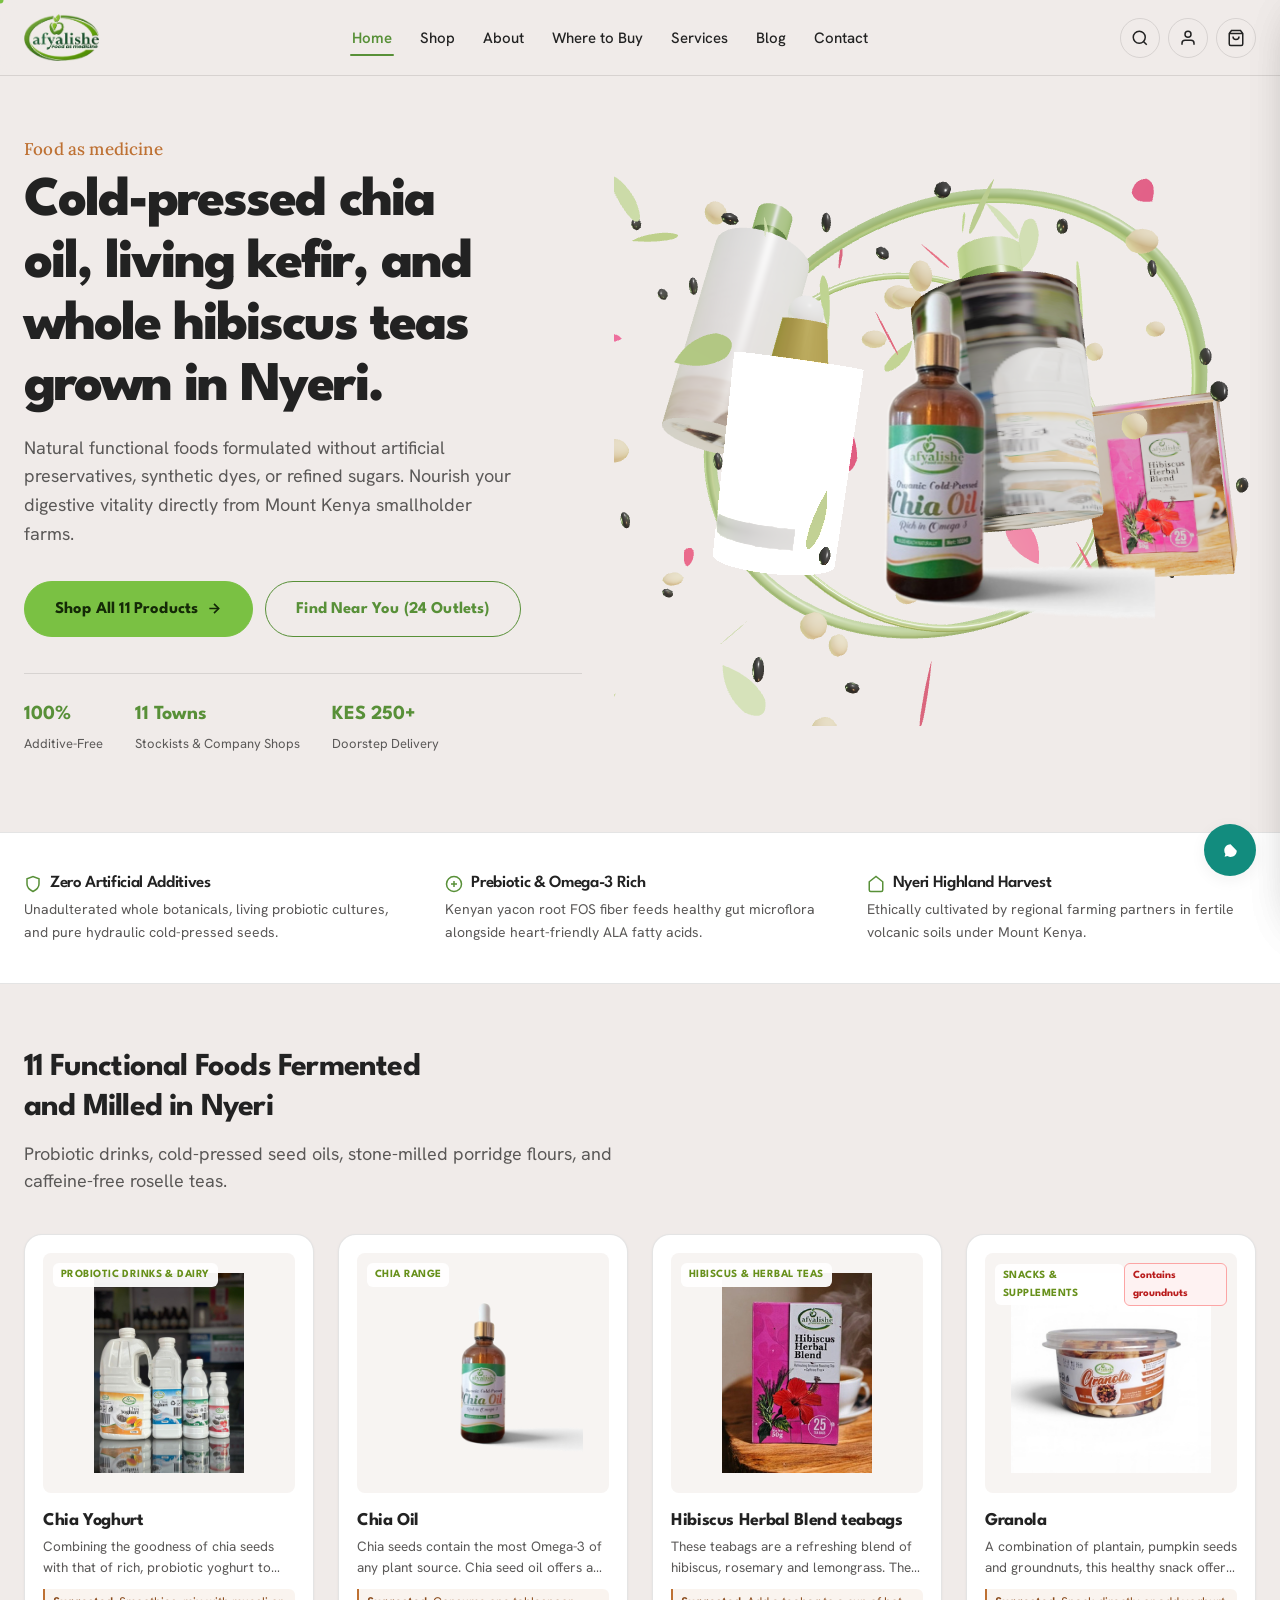
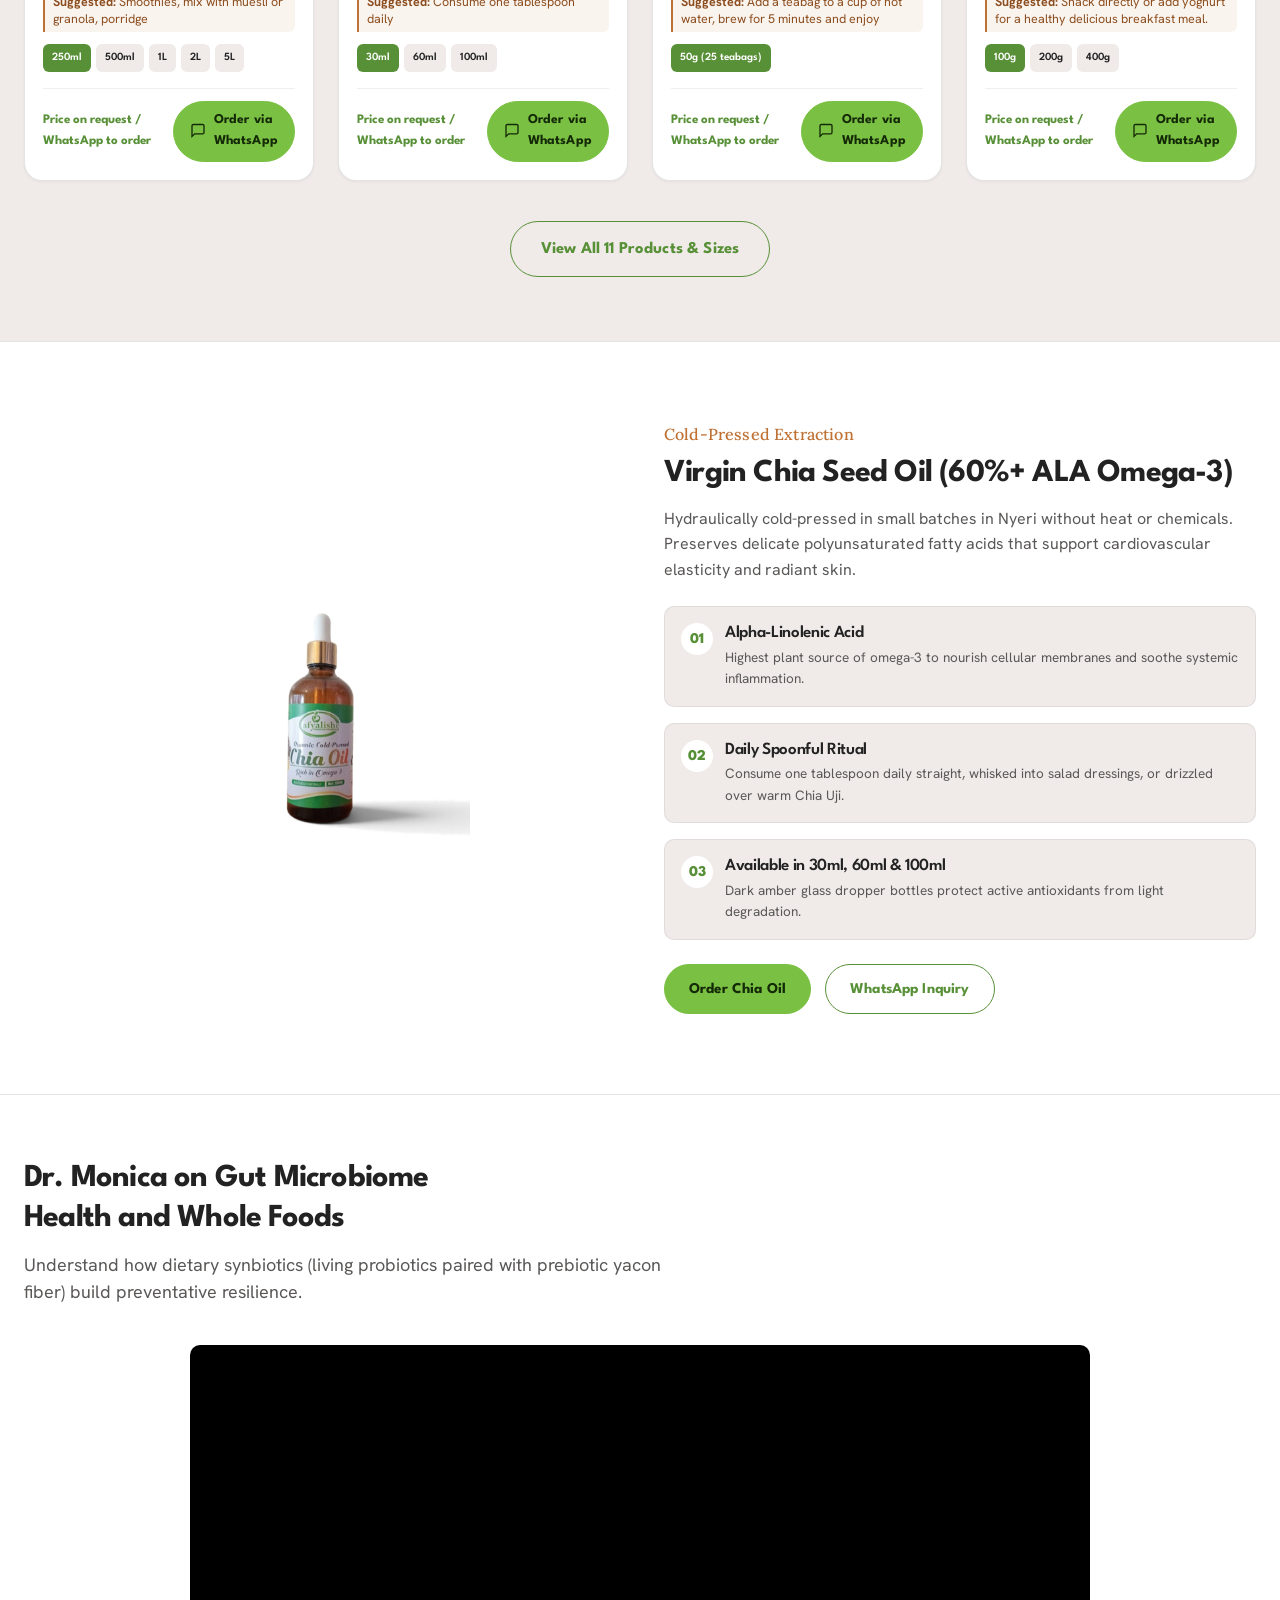
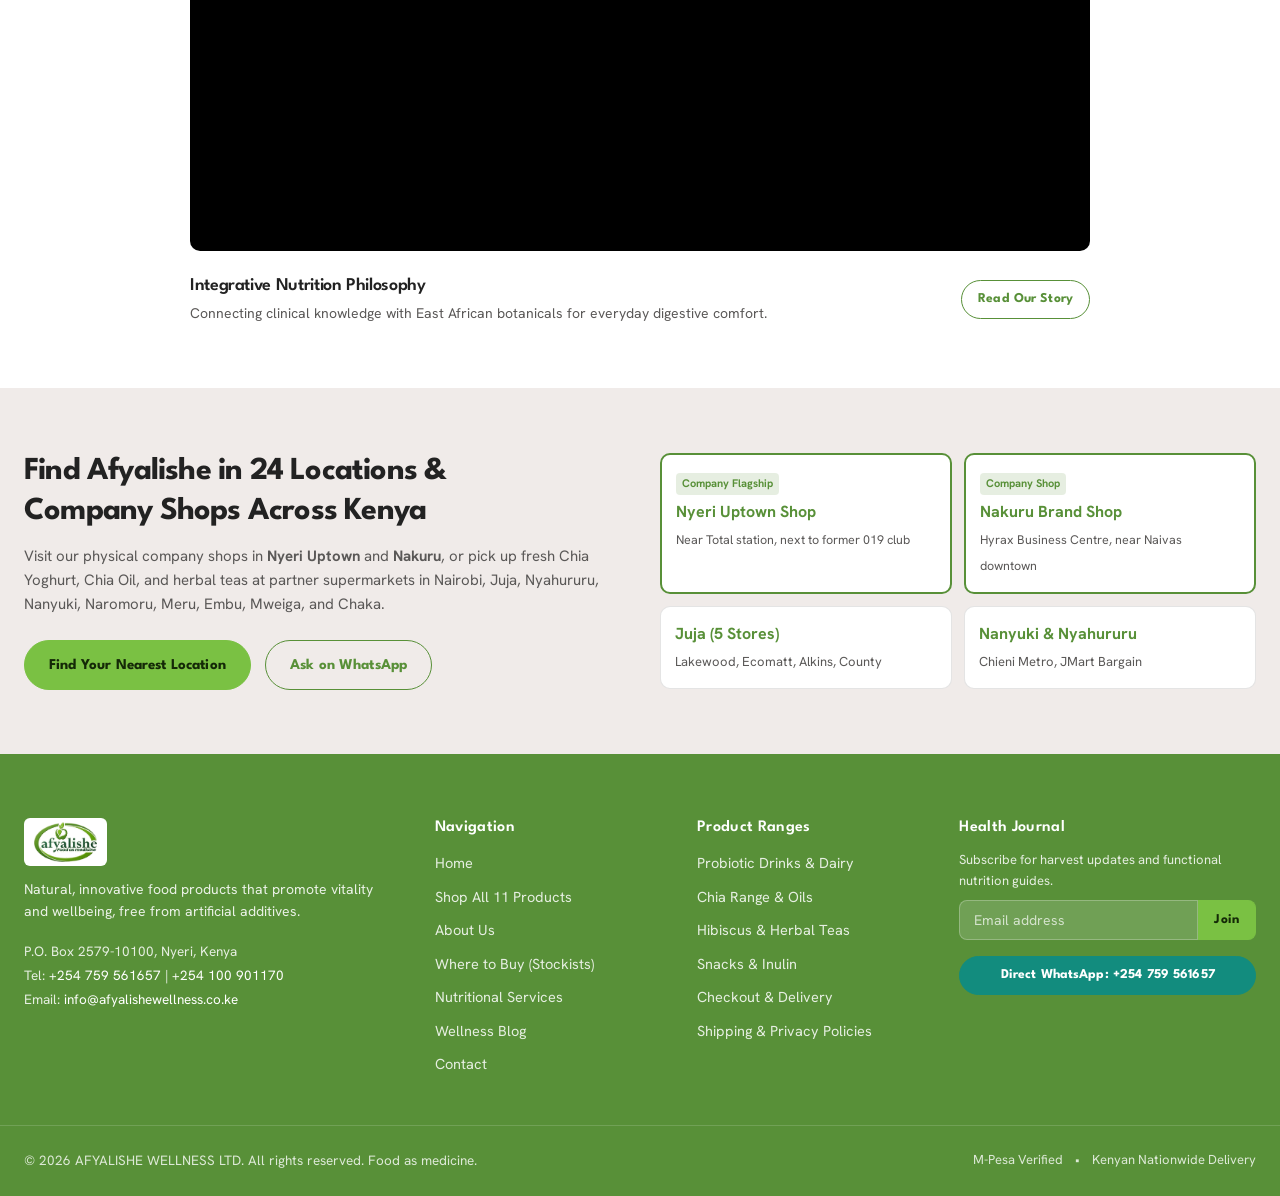
==== commit de02ba2e: "fix(products, locations): align product images, add transparent chia-oil hero asset, add Nyeri Uptow" ====
--- a/index.html
+++ b/index.html
@@ -150,7 +150,7 @@
                 </svg>
               </a>
               <a href="where-to-buy.html" class="btn btn-secondary btn-lg" data-magnetic="true">
-                <span>Find Near You (22 Stores)</span>
+                <span>Find Near You (24 Outlets)</span>
               </a>
             </div>
 
@@ -161,8 +161,8 @@
                 <span style="font-size: 13px; color: var(--color-text-secondary);">Additive-Free</span>
               </div>
               <div>
-                <strong class="stat-counter" style="font-family: var(--font-heading); font-size: 20px; color: var(--color-primary); display: block;">10 Towns</strong>
-                <span style="font-size: 13px; color: var(--color-text-secondary);">Stockists in Kenya</span>
+                <strong class="stat-counter" style="font-family: var(--font-heading); font-size: 20px; color: var(--color-primary); display: block;">11 Towns</strong>
+                <span style="font-size: 13px; color: var(--color-text-secondary);">Stockists & Company Shops</span>
               </div>
               <div>
                 <strong class="stat-counter" style="font-family: var(--font-heading); font-size: 20px; color: var(--color-primary); display: block;">KES 250+</strong>
@@ -174,7 +174,7 @@
           <!-- Right: Dominant 3D Interactive Stage (Rule 6, 7) -->
           <div class="hero-3d-stage" id="hero-3d-scene-container" title="Drag to rotate products; move cursor to tilt scene">
             <div class="hero-fallback-img">
-              <img src="assets/products/chia-oil.jpg" alt="Afyalishe Chia Oil cold-pressed bottle">
+              <img src="assets/products/chia-oil.png" alt="Afyalishe Chia Oil cold-pressed bottle">
             </div>
           </div>
         </div>
@@ -247,7 +247,7 @@
           <!-- 360 Rotating Object Stage -->
           <div class="showcase-stage">
             <div class="showcase-bottle-wrapper">
-              <img src="assets/products/chia-oil.jpg" alt="Afyalishe Chia Oil cold-pressed bottle">
+              <img src="assets/products/chia-oil.png" alt="Afyalishe Chia Oil cold-pressed bottle">
             </div>
           </div>
 
@@ -335,24 +335,26 @@
       <div class="container">
         <div style="display: grid; grid-template-columns: 1fr 1fr; gap: 40px; align-items: center;">
           <div>
-            <h2>Find Afyalishe in 22 Supermarkets Across Kenya</h2>
+            <h2>Find Afyalishe in 24 Locations &amp; Company Shops Across Kenya</h2>
             <p style="font-size: 15px; line-height: 1.6; margin-bottom: 24px;">
-              Pick up freshly cultured Chia Yoghurt, cold-pressed Chia Oil, and herbal teas at partner stores in Nyeri, Nairobi, Juja, Nyahururu, Nanyuki, Naromoru, Meru, Embu, Mweiga, and Chaka.
+              Visit our physical company shops in <strong>Nyeri Uptown</strong> and <strong>Nakuru</strong>, or pick up fresh Chia Yoghurt, Chia Oil, and herbal teas at partner supermarkets in Nairobi, Juja, Nyahururu, Nanyuki, Naromoru, Meru, Embu, Mweiga, and Chaka.
             </p>
             <div style="display: flex; gap: 14px; flex-wrap: wrap;">
-              <a href="where-to-buy.html" class="btn btn-primary">Find Your Nearest Store</a>
+              <a href="where-to-buy.html" class="btn btn-primary">Find Your Nearest Location</a>
               <a href="https://wa.me/254759561657?text=Hello%2C%20where%20is%20the%20closest%20store%20selling%20Afyalishe%20near%20me%3F" target="_blank" class="btn btn-secondary" rel="noopener noreferrer">Ask on WhatsApp</a>
             </div>
           </div>
 
           <div style="display: grid; grid-template-columns: 1fr 1fr; gap: 12px;">
-            <div style="background: #FFFFFF; padding: 14px; border-radius: var(--radius-md); border: 1px solid var(--color-border);">
-              <strong style="color: var(--color-primary); display: block; margin-bottom: 2px;">Nyeri (6 Stores)</strong>
-              <span style="font-size: 13px; color: var(--color-text-secondary);">Chieni, Centralmart, Carrymore, Siel</span>
-            </div>
-            <div style="background: #FFFFFF; padding: 14px; border-radius: var(--radius-md); border: 1px solid var(--color-border);">
-              <strong style="color: var(--color-primary); display: block; margin-bottom: 2px;">Nairobi (3 Stores)</strong>
-              <span style="font-size: 13px; color: var(--color-text-secondary);">Mkulima, Jambo, Skyhome</span>
+            <div style="background: #FFFFFF; padding: 14px; border-radius: var(--radius-md); border: 2px solid var(--color-primary);">
+              <span style="font-size: 11px; padding: 2px 6px; border-radius: 4px; background: rgba(88,144,56,0.15); color: var(--color-primary); font-weight: 700; display: inline-block; margin-bottom: 4px;">Company Flagship</span>
+              <strong style="color: var(--color-primary); display: block; margin-bottom: 2px;">Nyeri Uptown Shop</strong>
+              <span style="font-size: 12.5px; color: var(--color-text-secondary);">Near Total station, next to former 019 club</span>
+            </div>
+            <div style="background: #FFFFFF; padding: 14px; border-radius: var(--radius-md); border: 2px solid var(--color-primary);">
+              <span style="font-size: 11px; padding: 2px 6px; border-radius: 4px; background: rgba(88,144,56,0.15); color: var(--color-primary); font-weight: 700; display: inline-block; margin-bottom: 4px;">Company Shop</span>
+              <strong style="color: var(--color-primary); display: block; margin-bottom: 2px;">Nakuru Brand Shop</strong>
+              <span style="font-size: 12.5px; color: var(--color-text-secondary);">Hyrax Business Centre, near Naivas downtown</span>
             </div>
             <div style="background: #FFFFFF; padding: 14px; border-radius: var(--radius-md); border: 1px solid var(--color-border);">
               <strong style="color: var(--color-primary); display: block; margin-bottom: 2px;">Juja (5 Stores)</strong>
@@ -491,9 +493,9 @@
   <script src="assets/js/hero-scene.js"></script>
   <script src="assets/js/scroll-showcase.js"></script>
   <script src="assets/js/product-viewer-3d.js"></script>
-  <script src="assets/js/store.js"></script>
-  <script src="assets/js/checkout.js"></script>
+  <script src="assets/js/store.js?v=2"></script>
+  <script src="assets/js/checkout.js?v=2"></script>
   <script src="assets/js/ui.js"></script>
-  <script src="assets/js/main.js"></script>
+  <script src="assets/js/main.js?v=2"></script>
 </body>
 </html>
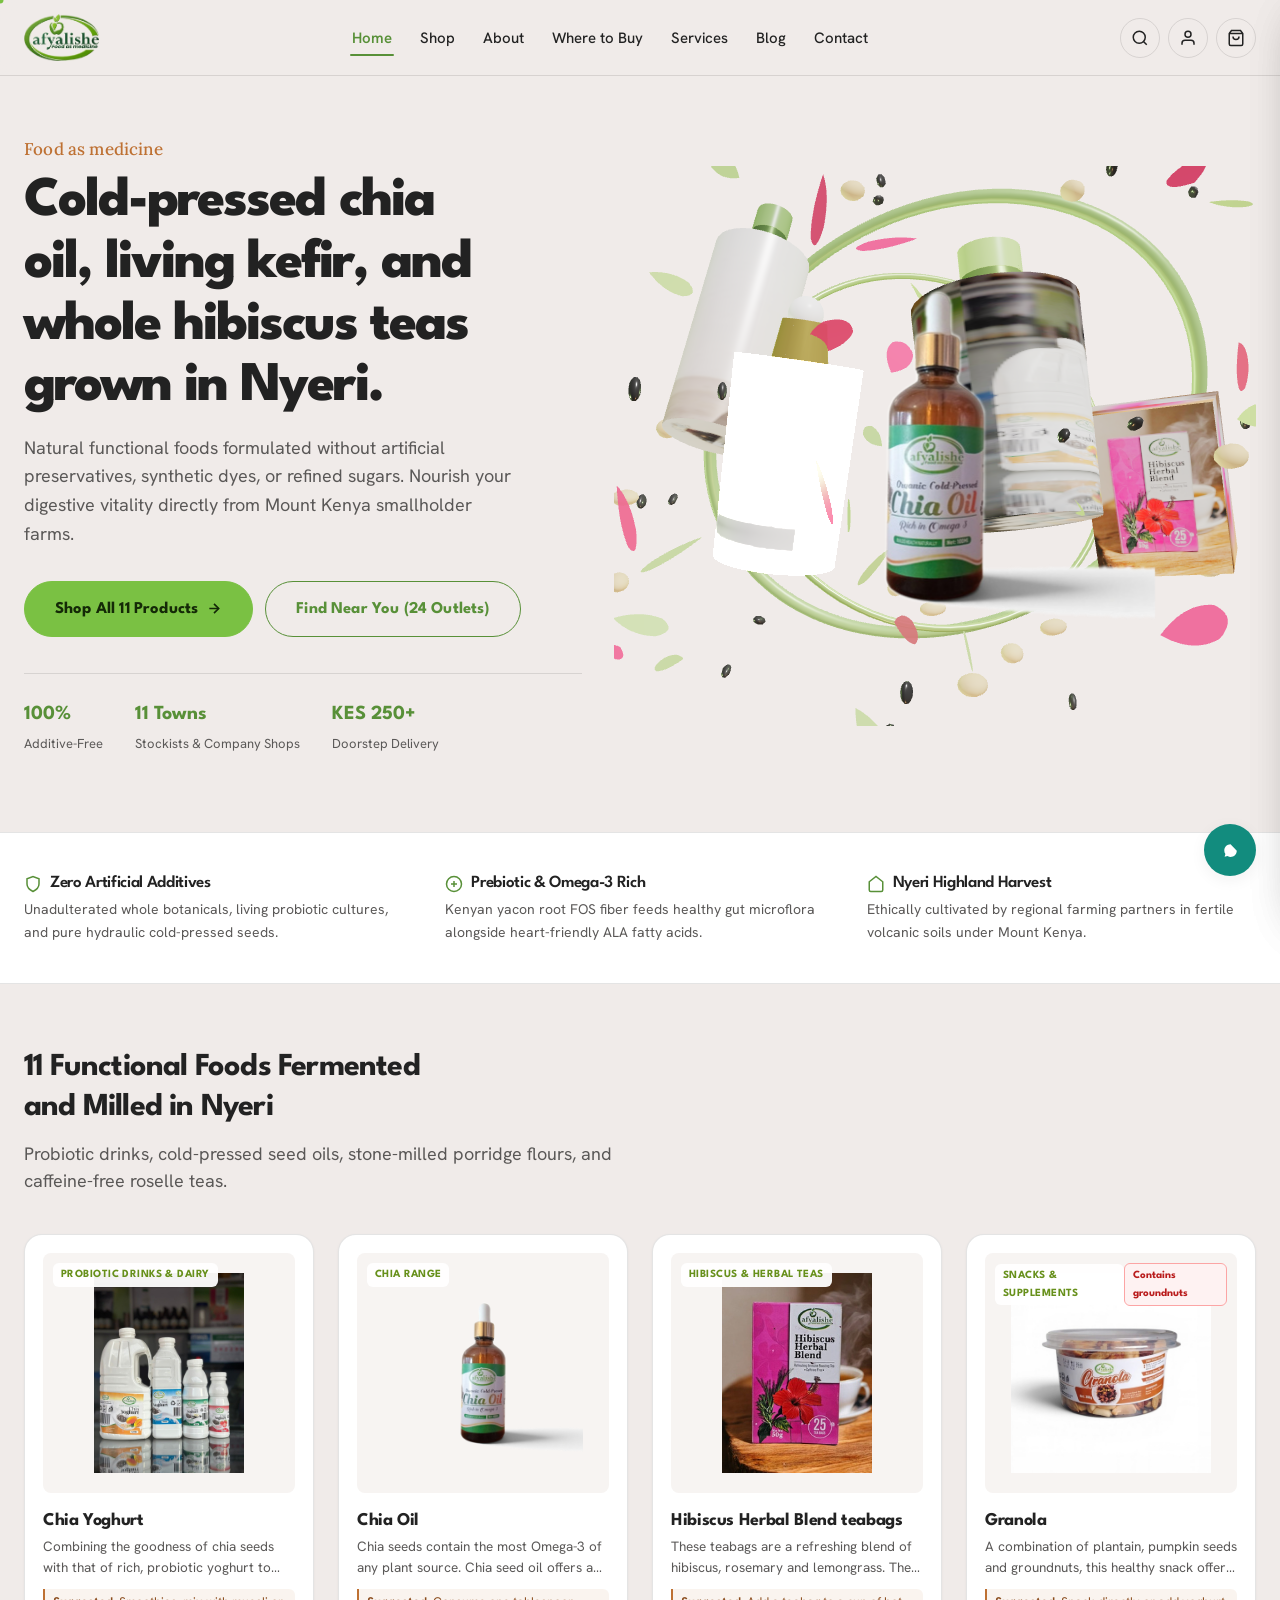
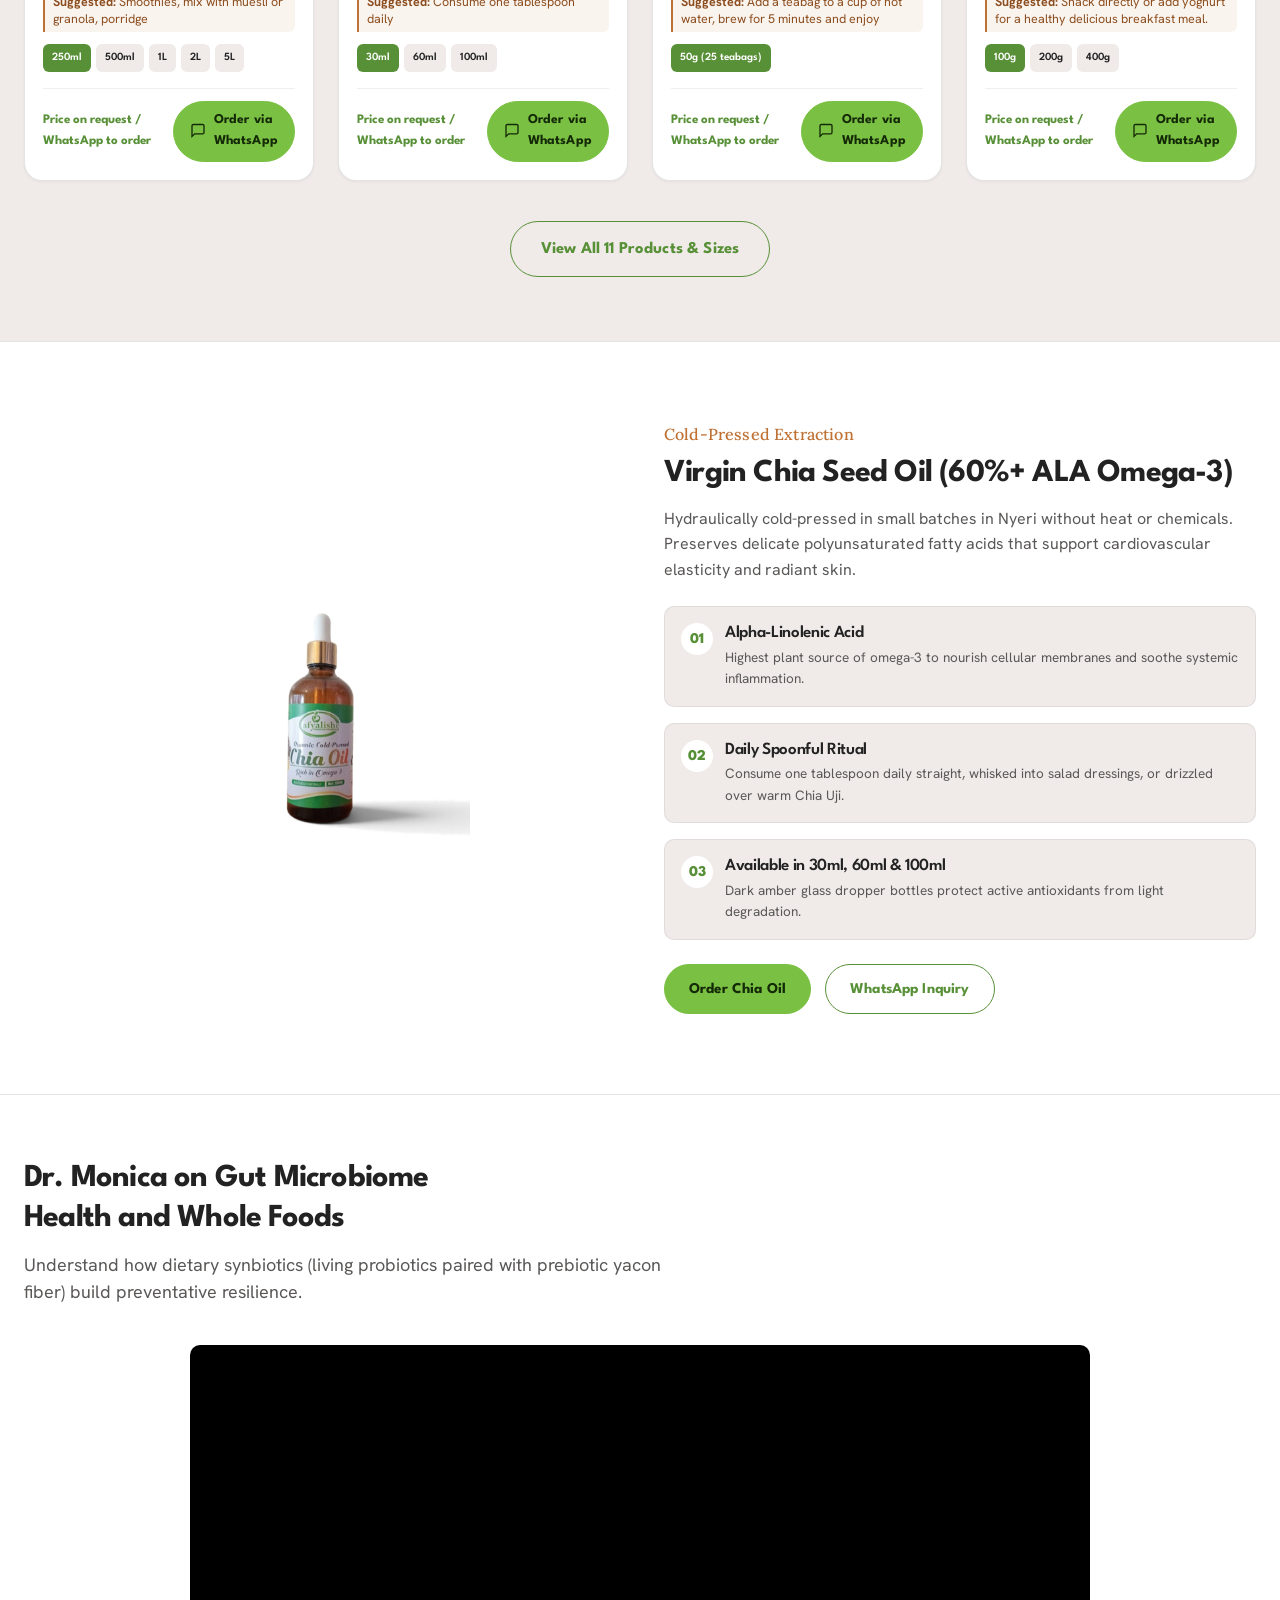
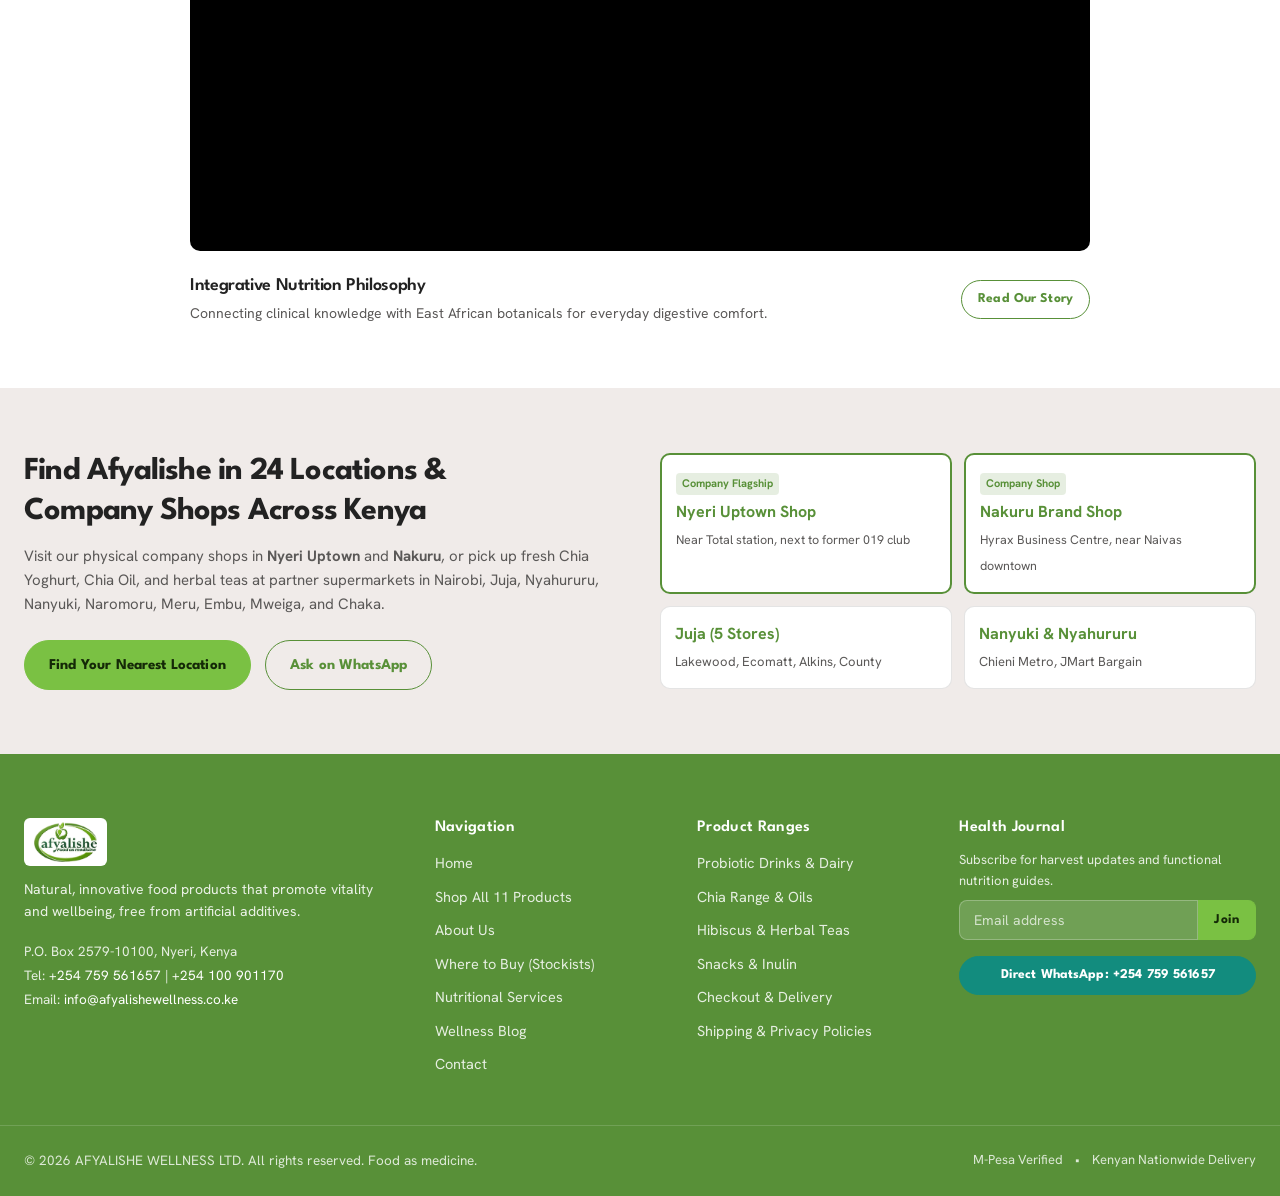
==== commit a01bfe29: "fix(cache): add v3 cache-busting parameters to product card image sources and script tags" ====
--- a/index.html
+++ b/index.html
@@ -493,9 +493,9 @@
   <script src="assets/js/hero-scene.js"></script>
   <script src="assets/js/scroll-showcase.js"></script>
   <script src="assets/js/product-viewer-3d.js"></script>
-  <script src="assets/js/store.js?v=2"></script>
+  <script src="assets/js/store.js?v=3"></script>
   <script src="assets/js/checkout.js?v=2"></script>
   <script src="assets/js/ui.js"></script>
-  <script src="assets/js/main.js?v=2"></script>
+  <script src="assets/js/main.js?v=3"></script>
 </body>
 </html>
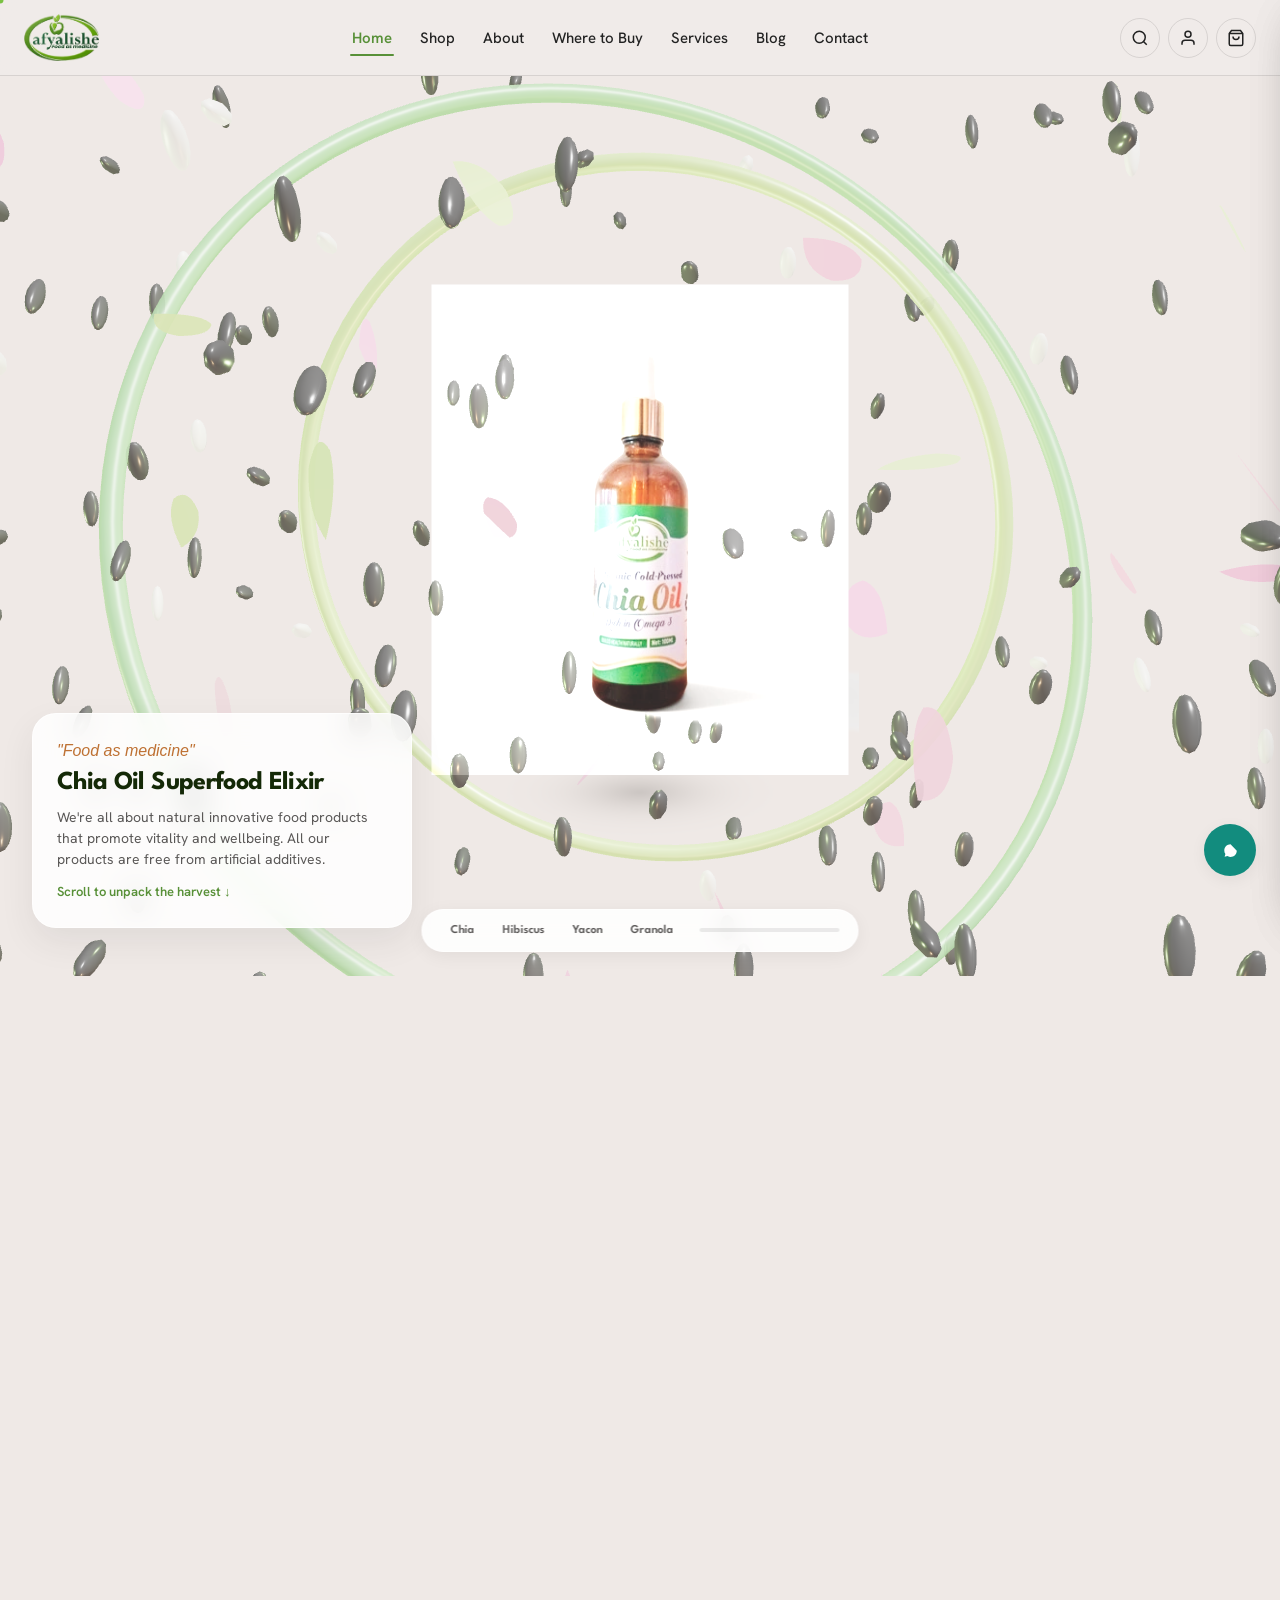
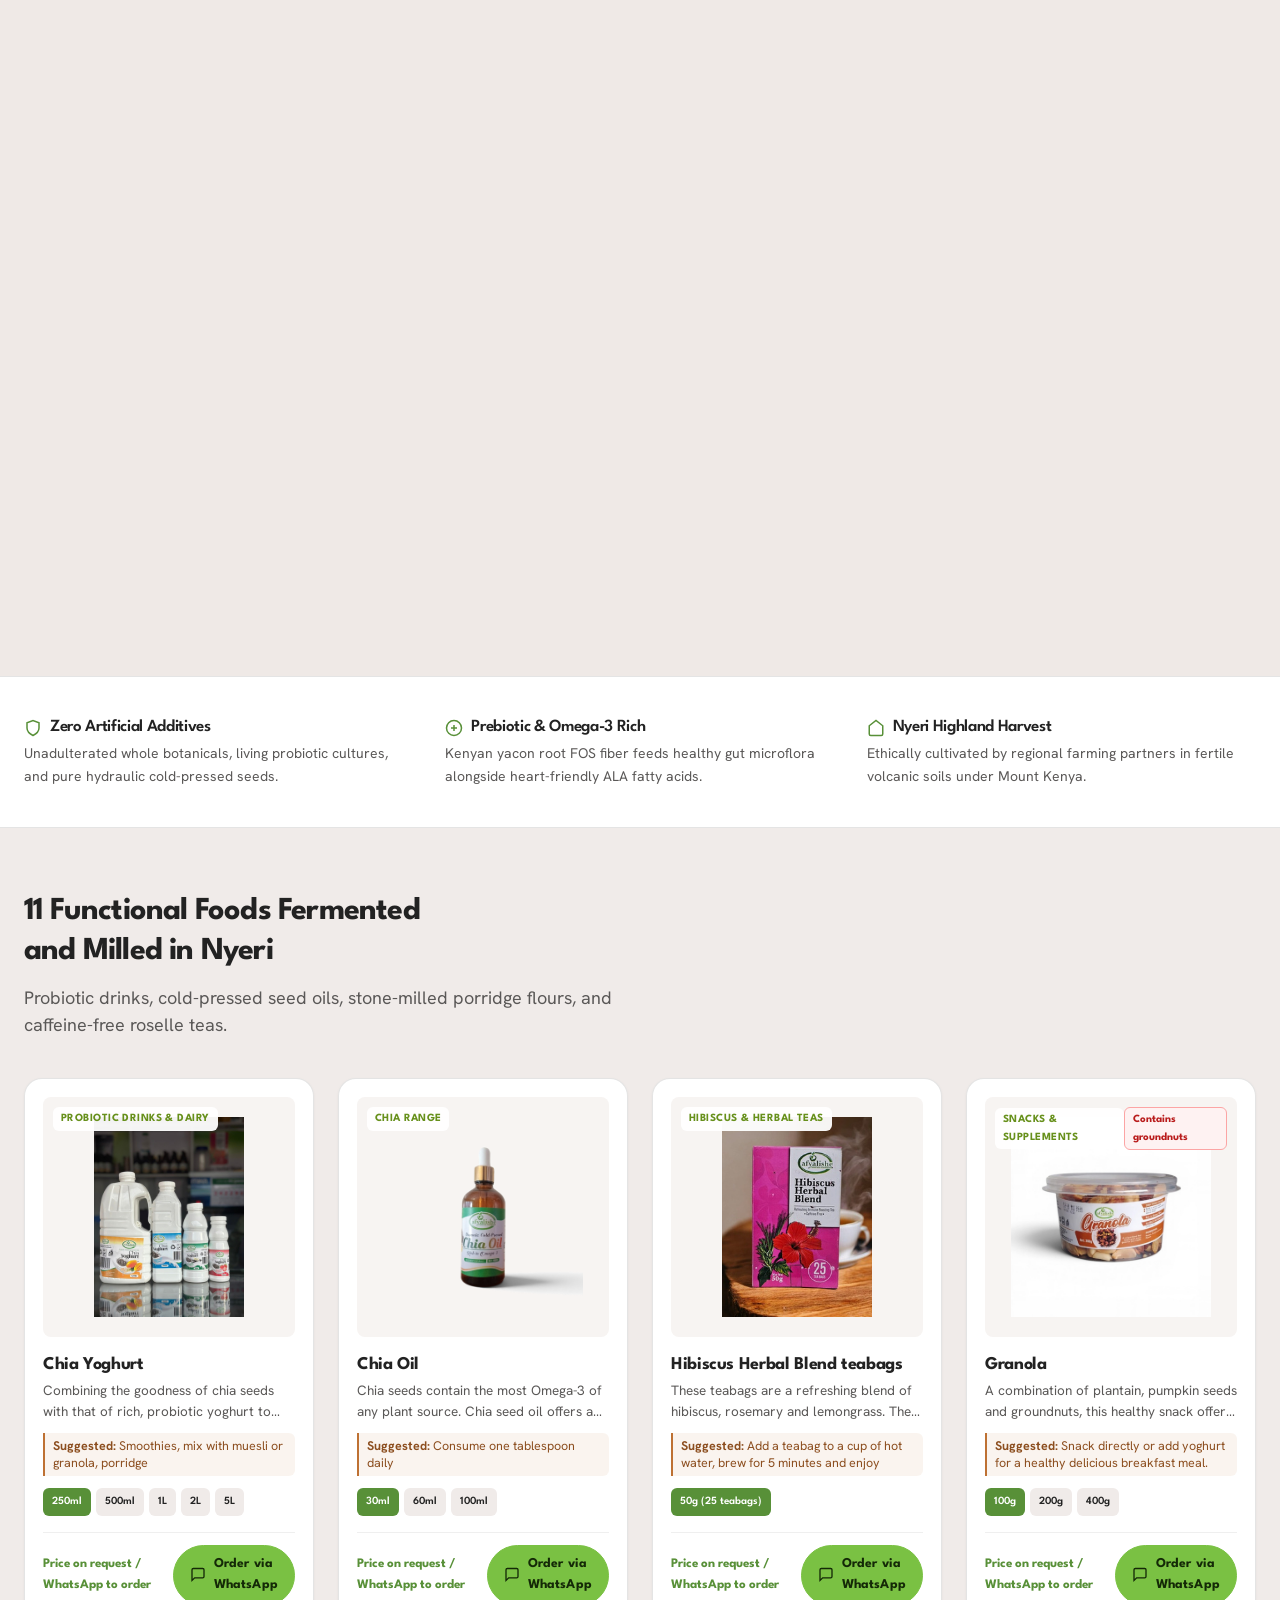
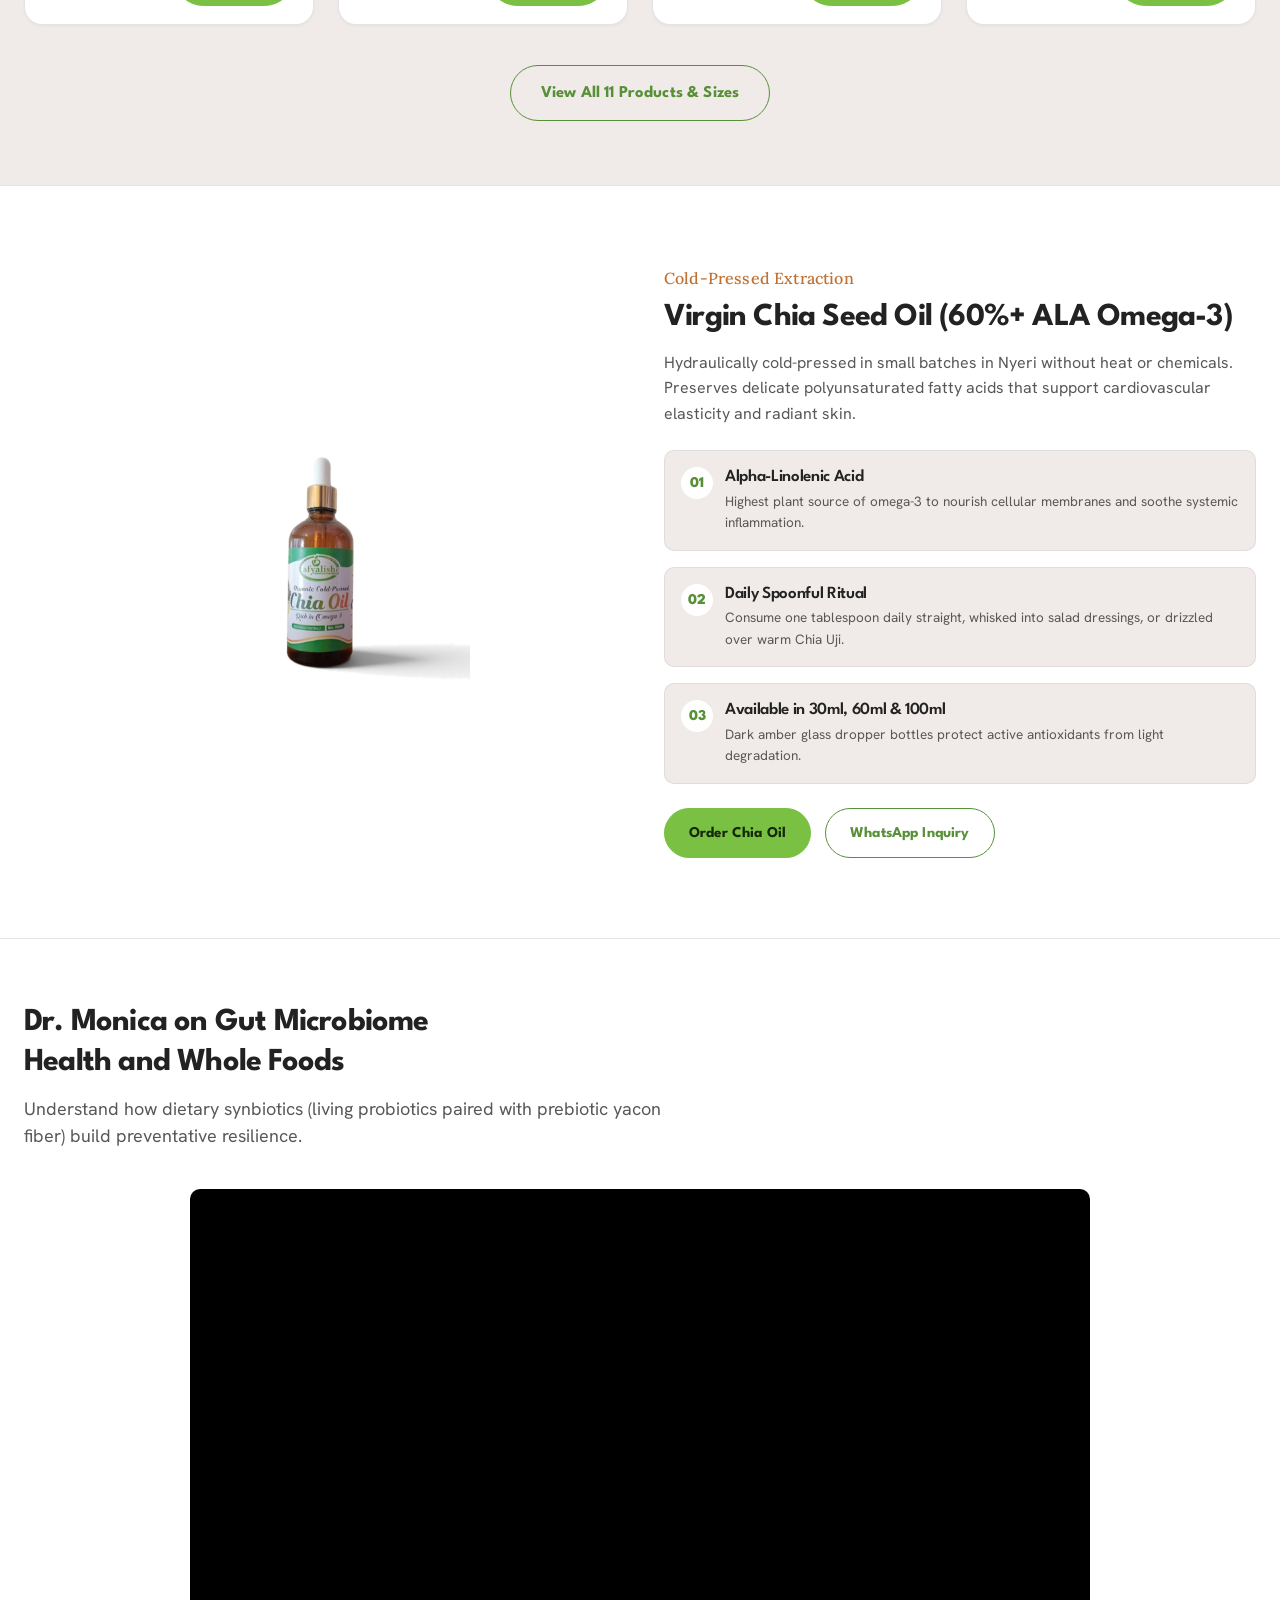
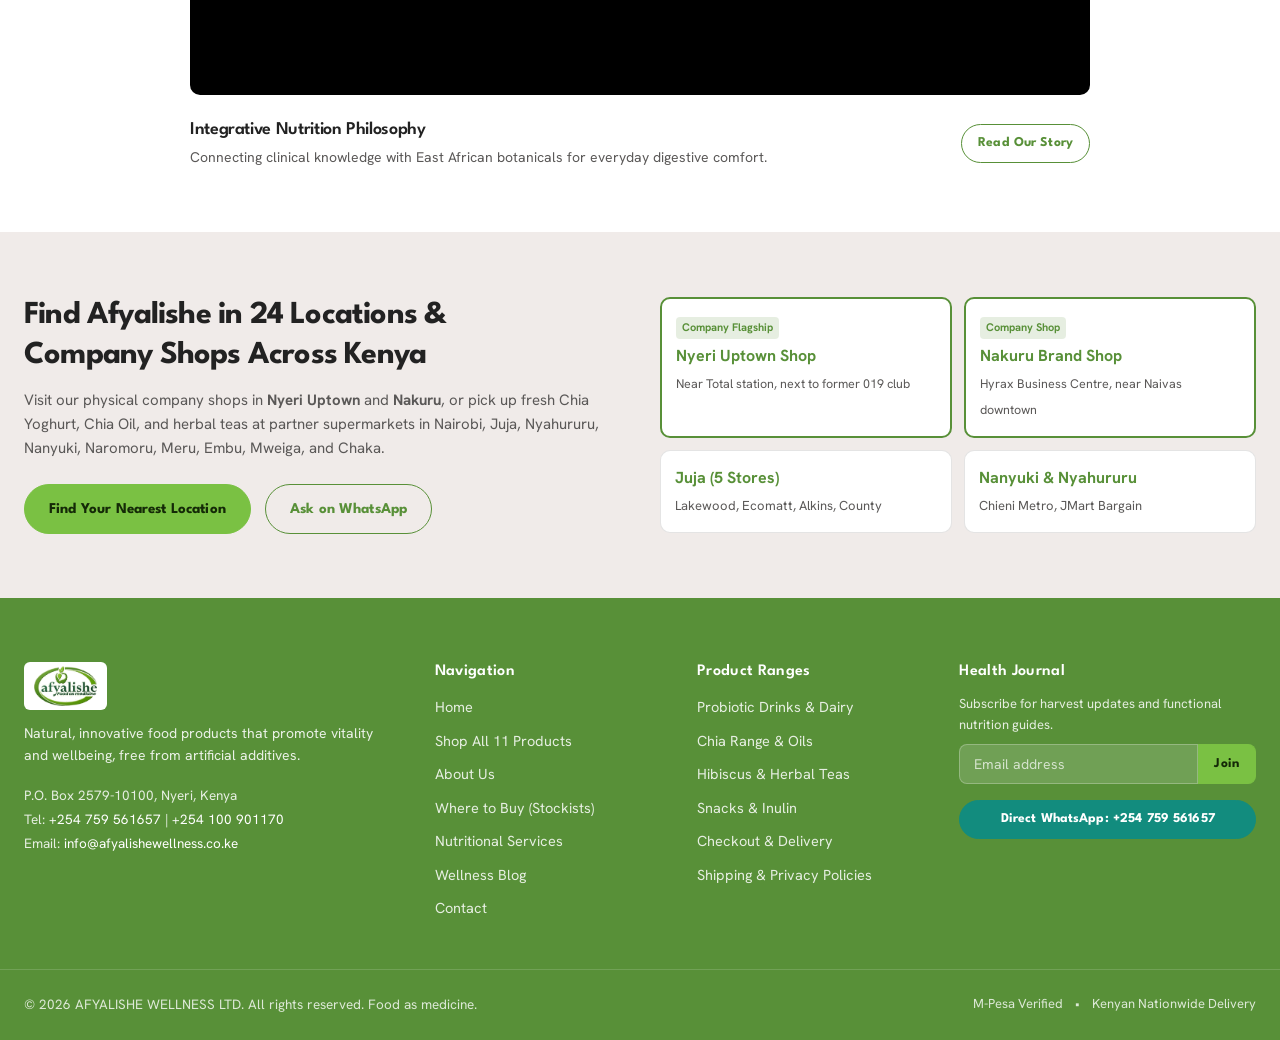
==== commit 5b3126a8: "feat(hero): upgrade 3D hero scene to scroll-and-cursor product pop-up ring with GSAP scrub and cut-o" ====
--- a/index.html
+++ b/index.html
@@ -44,7 +44,7 @@
   <link rel="stylesheet" href="assets/css/variables.css">
   <link rel="stylesheet" href="assets/css/base.css">
   <link rel="stylesheet" href="assets/css/components.css">
-  <link rel="stylesheet" href="assets/css/3d-motion.css">
+  <link rel="stylesheet" href="assets/css/3d-motion.css?v=4">
   <link rel="stylesheet" href="assets/css/pages.css">
 </head>
 <body>
@@ -123,59 +123,66 @@
 
   <main id="main-content">
     <!-- ====================================================================
-         HERO SECTION: 3D THREE.JS PRODUCT STAGE (Rule 7, 9, 10, 11, 13)
+         HERO SECTION: PINNED 600VH PRODUCT POP-UP SCENE (Rule 6, 7, 8, 9, 10, 16, 18)
          ==================================================================== -->
-    <section class="hero-section" aria-label="Afyalishe Wellness Home">
-      <div class="container">
-        <div class="hero-grid">
-          <!-- Left: Concrete Headline & Dominant CTA -->
-          <div class="hero-content">
-            <span class="brand-tagline" style="font-size: 17px; margin-bottom: 8px;">Food as medicine</span>
-            <!-- Rule 9: Specific, outcome-driven headline; Rule 16: text-wrap balance -->
-            <h1 class="hero-headline">
-              Cold-pressed chia oil, living kefir, and whole hibiscus teas grown in Nyeri.
-            </h1>
-
-            <p class="hero-lead">
-              Natural functional foods formulated without artificial preservatives, synthetic dyes, or refined sugars. Nourish your digestive vitality directly from Mount Kenya smallholder farms.
-            </p>
-
-            <!-- Rule 10: Dominant Primary CTA -->
-            <div class="hero-ctas">
-              <a href="shop.html" class="btn btn-primary btn-lg" data-magnetic="true">
-                <span>Shop All 11 Products</span>
-                <svg viewBox="0 0 24 24" fill="none" stroke="currentColor" stroke-width="2.5">
-                  <line x1="5" y1="12" x2="19" y2="12"></line>
-                  <polyline points="12 5 19 12 12 19"></polyline>
-                </svg>
-              </a>
-              <a href="where-to-buy.html" class="btn btn-secondary btn-lg" data-magnetic="true">
-                <span>Find Near You (24 Outlets)</span>
-              </a>
-            </div>
-
-            <!-- Grouped stats with spacing (Rule 8, 18: Tabular numbers) -->
-            <div style="display: flex; gap: 32px; margin-top: 36px; padding-top: 24px; border-top: 1px solid var(--color-border);">
-              <div>
-                <strong class="stat-counter" style="font-family: var(--font-heading); font-size: 20px; color: var(--color-primary); display: block;">100%</strong>
-                <span style="font-size: 13px; color: var(--color-text-secondary);">Additive-Free</span>
-              </div>
-              <div>
-                <strong class="stat-counter" style="font-family: var(--font-heading); font-size: 20px; color: var(--color-primary); display: block;">11 Towns</strong>
-                <span style="font-size: 13px; color: var(--color-text-secondary);">Stockists & Company Shops</span>
-              </div>
-              <div>
-                <strong class="stat-counter" style="font-family: var(--font-heading); font-size: 20px; color: var(--color-primary); display: block;">KES 250+</strong>
-                <span style="font-size: 13px; color: var(--color-text-secondary);">Doorstep Delivery</span>
-              </div>
-            </div>
-          </div>
-
-          <!-- Right: Dominant 3D Interactive Stage (Rule 6, 7) -->
-          <div class="hero-3d-stage" id="hero-3d-scene-container" title="Drag to rotate products; move cursor to tilt scene">
-            <div class="hero-fallback-img">
-              <img src="assets/products/chia-oil.png" alt="Afyalishe Chia Oil cold-pressed bottle">
-            </div>
+    <section class="hero-scroll-container" id="hero-scroll-container" aria-label="Afyalishe Wellness Home">
+      <!-- Hidden screen-reader accessible product directory -->
+      <div class="sr-only">
+        <h2>Afyalishe Wellness Products Catalogue</h2>
+        <ul>
+          <li>Chia Oil - 100 ml · 60 ml · 30 ml (consume one tablespoon daily)</li>
+          <li>Chia Seeds - 100 g · 200 g · 500 g (soak overnight in water and drink)</li>
+          <li>Chia Uji - 1 kg · 500 g (cook and consume like regular porridge)</li>
+          <li>Chia Yoghurt - 250 ml · 500 ml · 1 L to 5 L (smoothies, mix with muesli or granola)</li>
+          <li>Hibiscus Herbal Blend - 50 g (25 teabags)</li>
+          <li>Hibiscus Dried Flowers - 100 g (as a herbal tea or infused in drinking water)</li>
+          <li>Hibiscus Powder - 200 g · 100 g (add to ready food or face masque)</li>
+          <li>Yacon Probiotic Immune Boost - 250 ml · 500 ml (drink directly or mix with smoothies)</li>
+          <li>Yacon Probiotic Syrup Kefir - 500 ml · 1 L (drink directly or mix with smoothies)</li>
+          <li>Yacon Inulin Capsules - 40 capsule pack (take two capsules daily)</li>
+          <li>Granola - 400 g · 200 g · 100 g (snack directly or add yoghurt)</li>
+        </ul>
+      </div>
+
+      <div class="hero-sticky-stage">
+        <!-- Fullscreen WebGL Stage -->
+        <div class="hero-3d-fullscreen-stage" id="hero-3d-scene-container"></div>
+
+        <!-- UI Overlay (Outer 30% of viewport, leaving central 26% clear) -->
+        <div class="hero-ui-overlay">
+          <!-- Dynamic Caption Block (Bottom-Left) -->
+          <div class="hero-caption-block" id="hero-caption-block" data-current-section="hero">
+            <span class="hero-caption-tagline">"Food as medicine"</span>
+            <h2 class="hero-caption-title">Chia Oil Superfood Elixir</h2>
+            <p class="hero-caption-body">We're all about natural innovative food products that promote vitality and wellbeing. All our products are free from artificial additives.</p>
+            <div style="font-size: 13px; color: var(--color-primary); font-weight: 600;">Scroll to unpack the harvest &darr;</div>
+          </div>
+
+          <!-- Thin 4-Tick Progress Rail (Bottom-Center) -->
+          <div class="hero-progress-rail" id="hero-progress-rail" aria-label="Scene progress">
+            <div class="hero-rail-ticks">
+              <span class="hero-rail-tick active" data-group="chia">Chia</span>
+              <span class="hero-rail-tick" data-group="hibiscus">Hibiscus</span>
+              <span class="hero-rail-tick" data-group="yacon">Yacon</span>
+              <span class="hero-rail-tick" data-group="granola">Granola</span>
+            </div>
+            <div class="hero-rail-track">
+              <div class="hero-rail-bar" id="hero-rail-bar"></div>
+            </div>
+          </div>
+
+          <!-- Finale CTAs (Bottom-Right, Appears at 85-100%) -->
+          <div class="hero-finale-ctas" id="hero-finale-ctas">
+            <a href="shop.html" class="btn btn-primary btn-lg" data-magnetic="true">
+              <span>Explore Catalogue</span>
+              <svg viewBox="0 0 24 24" fill="none" stroke="currentColor" stroke-width="2.5" style="width: 18px; height: 18px;">
+                <line x1="5" y1="12" x2="19" y2="12"></line>
+                <polyline points="12 5 19 12 12 19"></polyline>
+              </svg>
+            </a>
+            <a href="https://wa.me/254759561657" target="_blank" rel="noopener noreferrer" class="btn btn-whatsapp-action btn-lg" data-magnetic="true">
+              <span>Order on WhatsApp</span>
+            </a>
           </div>
         </div>
       </div>
@@ -490,7 +497,7 @@
   <script src="assets/js/custom-cursor.js"></script>
   <script src="assets/js/magnetic-btn.js"></script>
   <script src="assets/js/tilt-card.js"></script>
-  <script src="assets/js/hero-scene.js"></script>
+  <script src="assets/js/hero-scene.js?v=4"></script>
   <script src="assets/js/scroll-showcase.js"></script>
   <script src="assets/js/product-viewer-3d.js"></script>
   <script src="assets/js/store.js?v=3"></script>
--- a/assets/css/3d-motion.css
+++ b/assets/css/3d-motion.css
@@ -87,116 +87,304 @@
 }
 
 /* --------------------------------------------------------------------------
-   2. Hero Section Layout (Rule 7: Enlarge the main feature, Rule 9: Concrete headline)
+   2. Pinned Pop-Up Hero Scene (600vh Scrub, Rule 6, 7, 8, 9, 10, 16, 18)
    -------------------------------------------------------------------------- */
-.hero-section {
+.hero-scroll-container {
   position: relative;
-  min-height: 84vh;
-  display: flex;
-  align-items: center;
-  background: var(--color-bg-page);
-  padding-top: var(--space-8);
-  padding-bottom: var(--space-12);
+  height: 600vh;
+  background: #EFE9E6;
+}
+
+.hero-sticky-stage {
+  position: sticky;
+  top: 0;
+  left: 0;
+  width: 100%;
+  height: 100vh;
+  height: 100dvh;
   overflow: hidden;
-}
-
-.hero-grid {
-  display: grid;
-  grid-template-columns: 1fr 1.15fr; /* Rule 7: Give dominant room to the interactive 3D product */
-  align-items: center;
-  gap: var(--space-8);
-}
-
-.hero-content {
-  display: flex;
-  flex-direction: column;
-}
-
-.hero-headline {
-  font-family: var(--font-heading);
-  font-size: var(--font-size-hero);
-  font-weight: 800;
-  line-height: var(--line-height-hero);
-  color: var(--color-text-primary);
-  margin-bottom: var(--space-4);
-  letter-spacing: -0.035em;
-  text-wrap: balance; /* Rule 16 */
-}
-
-.hero-lead {
-  font-size: var(--font-size-body-lg);
-  color: var(--color-text-secondary);
-  line-height: 1.6;
-  margin-bottom: var(--space-8);
-  max-width: 500px;
-}
-
-.hero-ctas {
-  display: flex;
-  align-items: center;
-  gap: var(--space-3);
-  flex-wrap: wrap;
-}
-
-/* Rule 7: Enlarge 3D canvas stage */
-.hero-3d-stage {
-  width: 100%;
-  height: 560px;
-  position: relative;
   display: flex;
   align-items: center;
   justify-content: center;
-  cursor: grab;
-}
-
-.hero-3d-stage:active {
-  cursor: grabbing;
-}
-
-.hero-3d-canvas {
-  width: 100%;
-  height: 100%;
-  display: block;
-}
-
-.hero-fallback-img {
+}
+
+.hero-3d-fullscreen-stage {
   position: absolute;
   top: 0;
   left: 0;
   width: 100%;
   height: 100%;
-  display: flex;
-  align-items: center;
-  justify-content: center;
+  z-index: 1;
+}
+
+.hero-3d-canvas {
+  width: 100%;
+  height: 100%;
+  display: block;
+}
+
+/* UI Overlays: Outer 30% of Viewport (Central 26% kept clear of text) */
+.hero-ui-overlay {
+  position: absolute;
+  top: 0;
+  left: 0;
+  width: 100%;
+  height: 100%;
   pointer-events: none;
+  z-index: 10;
+  display: flex;
+  flex-direction: column;
+  justify-content: flex-end;
+  padding: 100px var(--space-8) var(--space-8);
+  box-sizing: border-box;
+}
+
+/* Dynamic Caption Block: Bottom-Left (Outer 30%) */
+.hero-caption-block {
+  pointer-events: auto;
+  max-width: 380px;
+  background: rgba(255, 255, 255, 0.85);
+  backdrop-filter: blur(14px);
+  -webkit-backdrop-filter: blur(14px);
+  border: 1px solid rgba(255, 255, 255, 0.7);
+  border-radius: var(--radius-panel-outer);
+  padding: var(--space-6);
+  box-shadow: 0 14px 34px rgba(46, 46, 46, 0.08);
+  transition: opacity 0.35s ease, transform 0.35s ease;
+  margin-bottom: var(--space-4);
+}
+
+.hero-caption-tagline {
+  font-family: var(--font-accent);
+  color: #BE7133; /* clay text */
+  font-size: 16px;
+  font-weight: 500;
+  font-style: italic;
+  display: block;
+  margin-bottom: 4px;
+}
+
+.hero-caption-title {
+  font-family: var(--font-heading);
+  font-size: 26px;
+  font-weight: 700;
+  color: #142907;
+  line-height: 1.2;
+  margin-bottom: var(--space-2);
+}
+
+.hero-caption-body {
+  font-family: var(--font-body);
+  font-size: 14px;
+  color: var(--color-text-secondary);
+  line-height: 1.5;
+  margin-bottom: var(--space-3);
+}
+
+.hero-caption-products {
+  display: flex;
+  flex-direction: column;
+  gap: 6px;
+  border-top: 1px solid var(--color-border);
+  padding-top: var(--space-2);
+  margin-bottom: var(--space-2);
+}
+
+.hero-caption-item {
+  display: flex;
+  justify-content: space-between;
+  align-items: baseline;
+  font-size: 13px;
+}
+
+.hero-caption-item strong {
+  font-family: var(--font-heading);
+  font-weight: 600;
+  color: var(--color-text-primary);
+}
+
+.hero-caption-item span {
+  font-size: 12px;
+  color: var(--color-text-secondary);
+}
+
+/* Thin 4-Tick Progress Rail: Bottom-Center */
+.hero-progress-rail {
+  pointer-events: auto;
+  position: absolute;
+  bottom: 24px;
+  left: 50%;
+  transform: translateX(-50%);
+  display: flex;
+  align-items: center;
+  gap: 16px;
+  background: rgba(255, 255, 255, 0.88);
+  backdrop-filter: blur(10px);
+  padding: 8px 18px;
+  border-radius: 999px;
+  border: 1px solid rgba(255, 255, 255, 0.7);
+  box-shadow: 0 4px 18px rgba(0, 0, 0, 0.06);
+  z-index: 15;
+}
+
+.hero-rail-ticks {
+  display: flex;
+  gap: 8px;
+}
+
+.hero-rail-tick {
+  font-family: var(--font-heading);
+  font-size: 12px;
+  font-weight: 600;
+  color: var(--color-text-secondary);
+  padding: 3px 10px;
+  border-radius: 999px;
+  transition: all 0.25s ease;
+  user-select: none;
+}
+
+.hero-rail-tick.active {
+  color: #142907;
+  background: #7AC143;
+}
+
+.hero-rail-track {
+  width: 140px;
+  height: 4px;
+  background: rgba(0, 0, 0, 0.08);
+  border-radius: 2px;
+  overflow: hidden;
+  position: relative;
+}
+
+.hero-rail-bar {
+  height: 100%;
+  width: 0%;
+  background: var(--color-primary);
+  border-radius: 2px;
+  transition: width 0.08s linear;
+}
+
+/* Finale CTAs: Bottom-Right */
+.hero-finale-ctas {
+  pointer-events: auto;
+  position: absolute;
+  bottom: 32px;
+  right: var(--space-8);
+  display: flex;
+  gap: 12px;
+  opacity: 0;
+  pointer-events: none;
+  transform: translateY(16px);
+  transition: opacity 0.4s ease, transform 0.4s ease;
+  z-index: 15;
+}
+
+.hero-finale-ctas.visible {
   opacity: 1;
-  transition: opacity 0.5s ease;
-}
-
-.hero-fallback-img.hidden {
+  pointer-events: auto;
+  transform: translateY(0);
+}
+
+/* Product Floating Tooltip */
+.hero-product-tooltip {
+  position: fixed;
+  top: 0;
+  left: 0;
+  pointer-events: none;
+  z-index: 1000;
+  background: #FFFFFF;
+  border: 1px solid var(--color-border);
+  border-radius: 12px;
+  padding: 14px 18px;
+  max-width: 280px;
+  box-shadow: 0 14px 36px rgba(0, 0, 0, 0.14);
   opacity: 0;
-}
-
-.hero-fallback-img img {
-  max-height: 440px;
-  object-fit: contain;
-}
-
-@media (max-width: 960px) {
-  .hero-grid {
-    grid-template-columns: 1fr;
-    text-align: center;
-  }
-  .hero-lead {
-    margin-left: auto;
-    margin-right: auto;
-  }
-  .hero-ctas {
-    justify-content: center;
-  }
-  .hero-3d-stage {
-    height: 400px;
-  }
+  transform: scale(0.92);
+  transition: opacity 0.18s ease, transform 0.18s ease;
+}
+
+.hero-product-tooltip.visible {
+  opacity: 1;
+  transform: scale(1);
+}
+
+.tooltip-title {
+  font-family: var(--font-heading);
+  font-weight: 600;
+  font-size: 15px;
+  color: var(--color-text-primary);
+  margin-bottom: 4px;
+}
+
+.tooltip-sizes {
+  font-size: 12px;
+  color: var(--color-text-secondary);
+  margin-bottom: 6px;
+}
+
+.tooltip-note {
+  font-size: 11px;
+  background: rgba(122, 193, 67, 0.15);
+  color: #385E1C;
+  padding: 2px 6px;
+  border-radius: 4px;
+  display: inline-block;
+  margin-bottom: 6px;
+  font-weight: 500;
+}
+
+.tooltip-use {
+  font-family: var(--font-accent);
+  font-style: italic;
+  font-size: 13px;
+  color: #BE7133;
+  line-height: 1.4;
+  margin-bottom: 0;
+}
+
+/* Mobile Adjustments (≤820px) */
+@media (max-width: 820px) {
+  .hero-scroll-container {
+    height: 450vh;
+  }
+  .hero-caption-block {
+    max-width: 300px;
+    padding: var(--space-4);
+  }
+  .hero-caption-title {
+    font-size: 22px;
+  }
+  .hero-progress-rail {
+    bottom: 12px;
+    padding: 6px 12px;
+    gap: 8px;
+  }
+  .hero-rail-track {
+    width: 80px;
+  }
+  .hero-rail-tick {
+    font-size: 10px;
+    padding: 2px 6px;
+  }
+  .hero-finale-ctas {
+    right: var(--space-4);
+    bottom: 70px;
+    flex-direction: column;
+  }
+}
+
+/* Accessible Screen Reader List */
+.sr-only {
+  position: absolute;
+  width: 1px;
+  height: 1px;
+  padding: 0;
+  margin: -1px;
+  overflow: hidden;
+  clip: rect(0, 0, 0, 0);
+  white-space: nowrap;
+  border-width: 0;
 }
 
 /* --------------------------------------------------------------------------
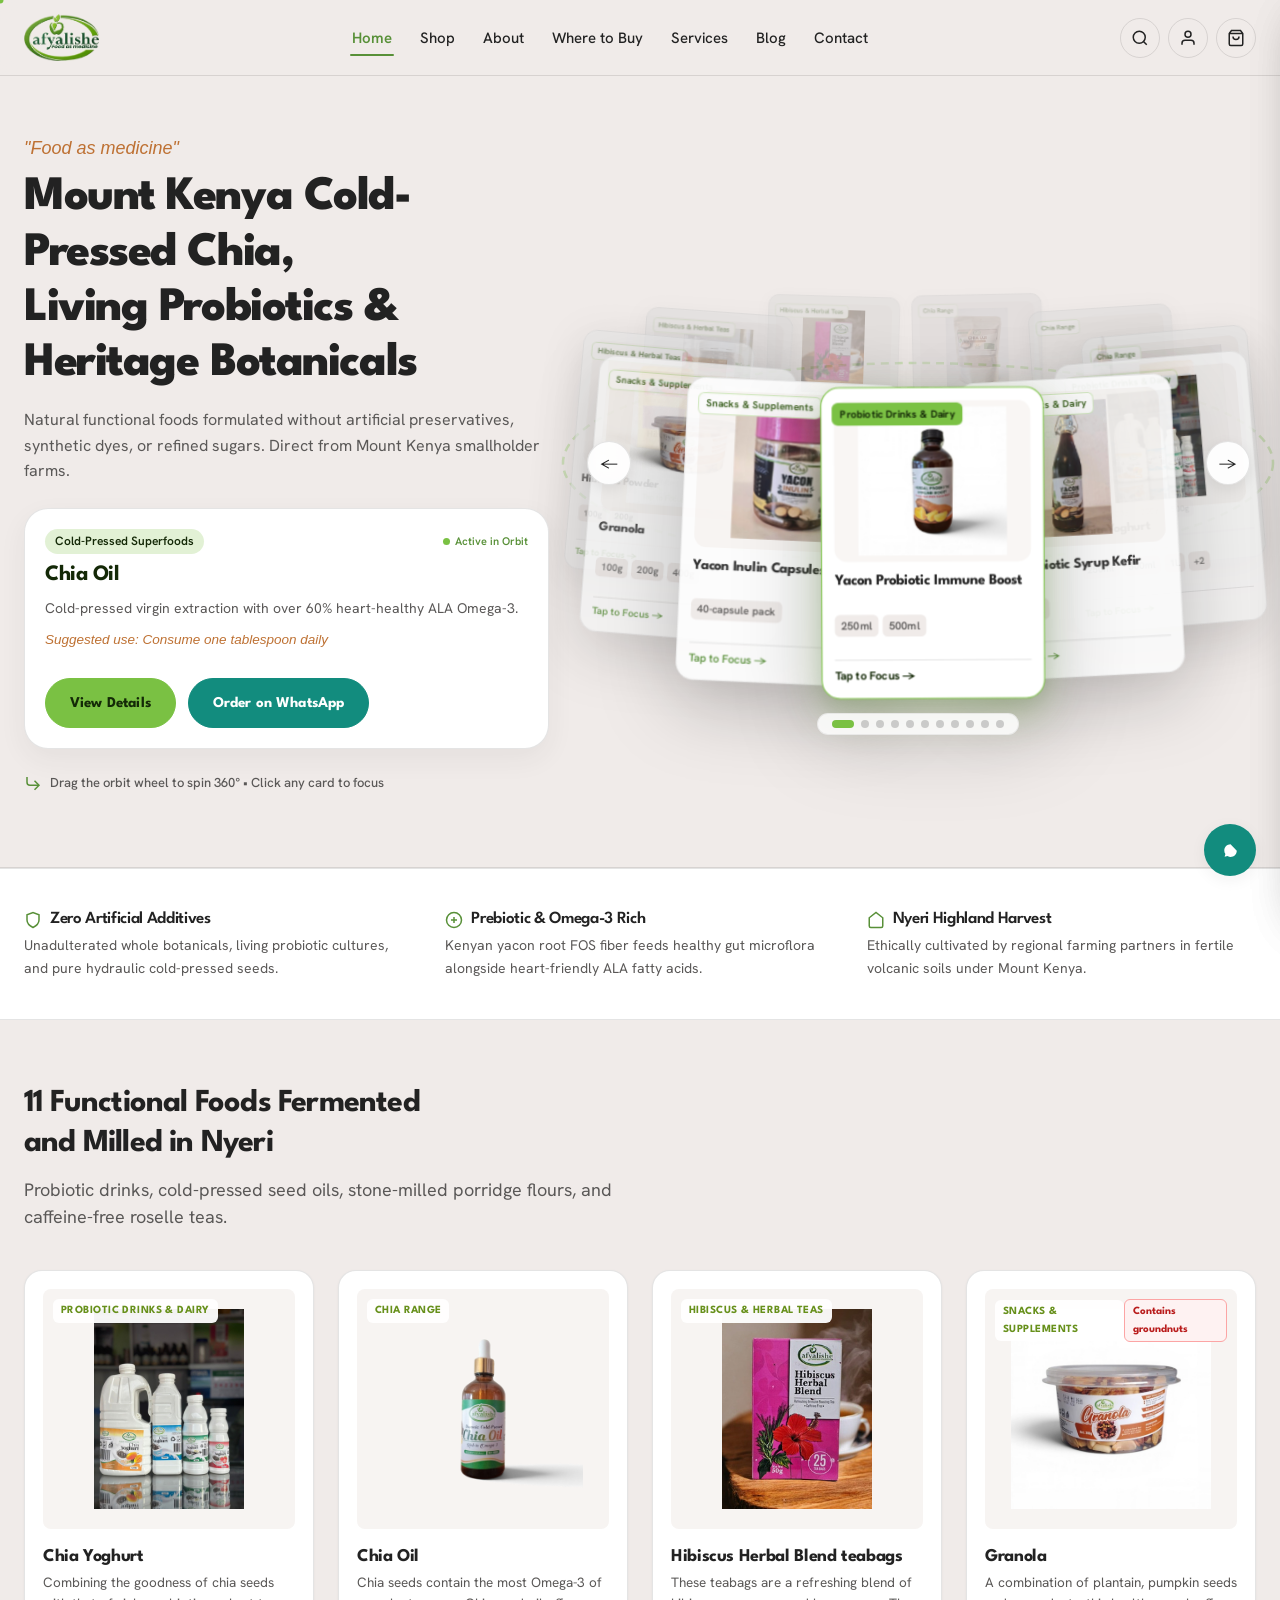
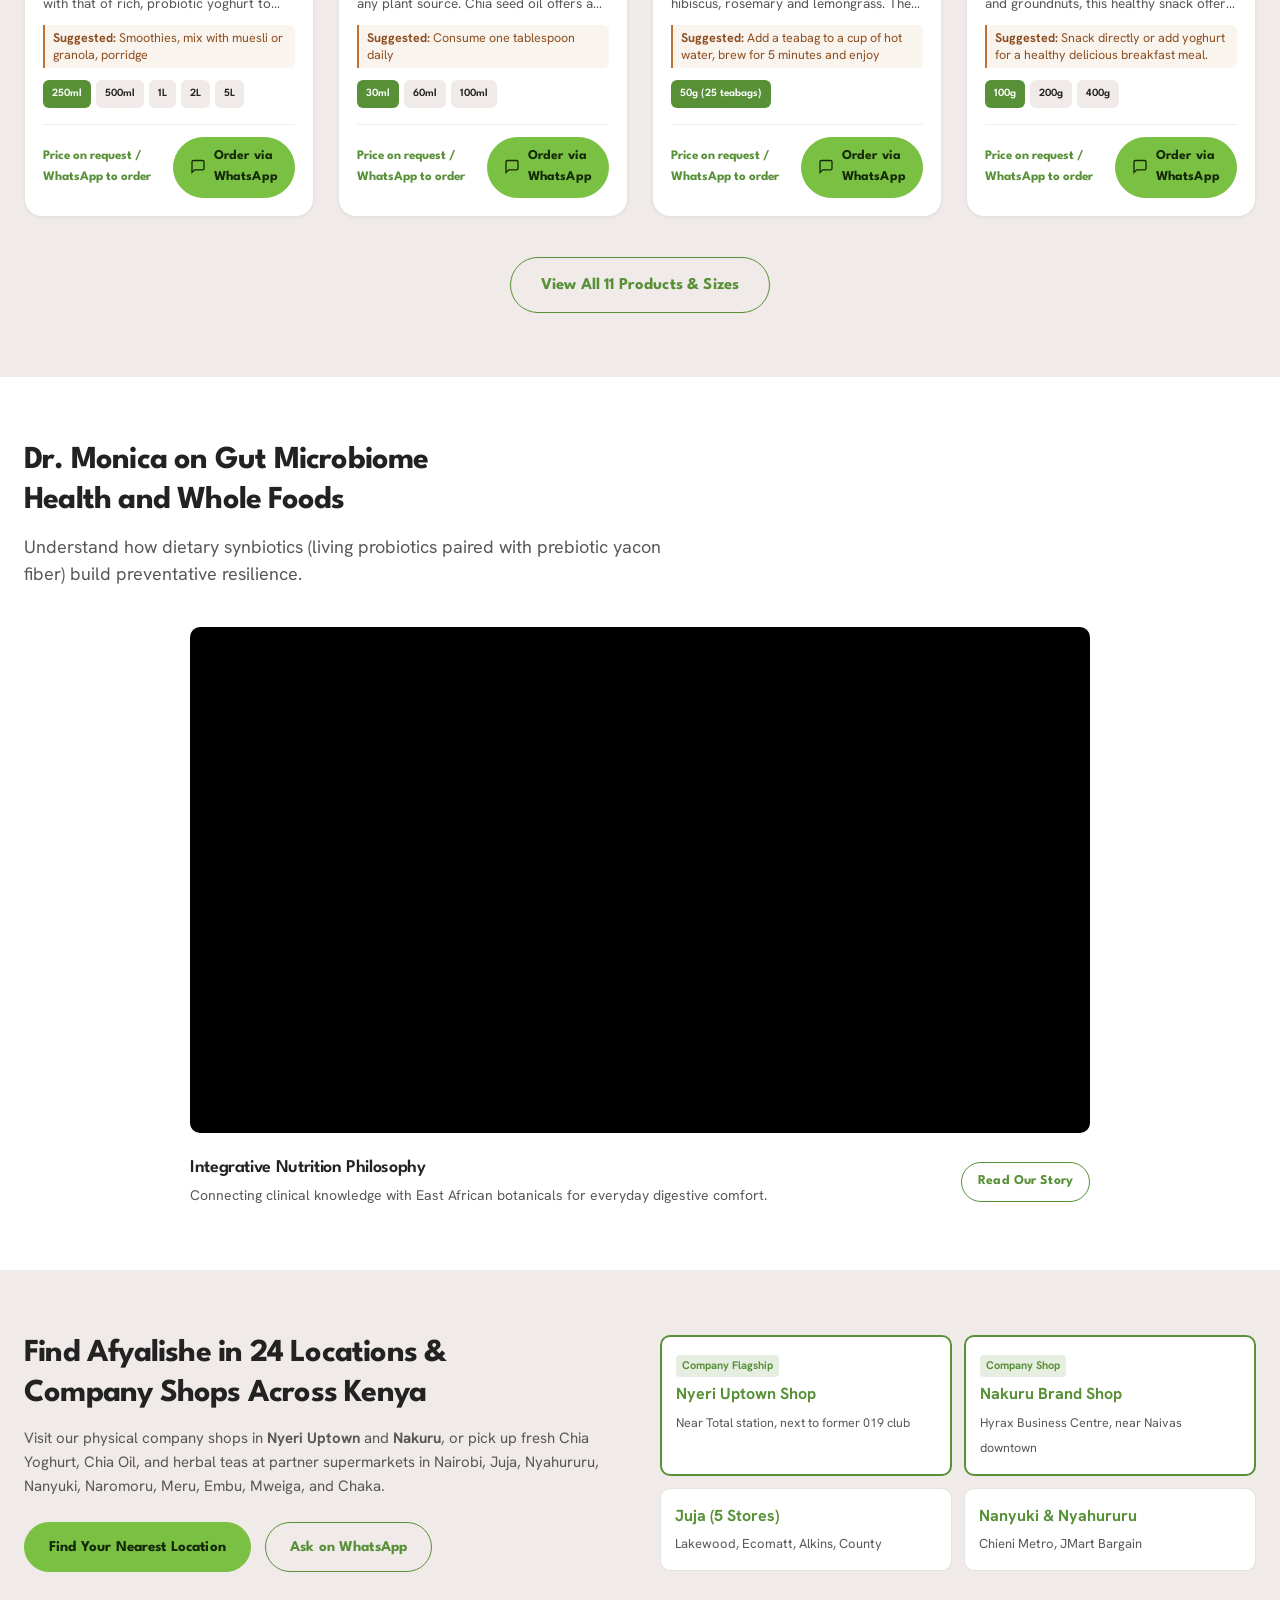
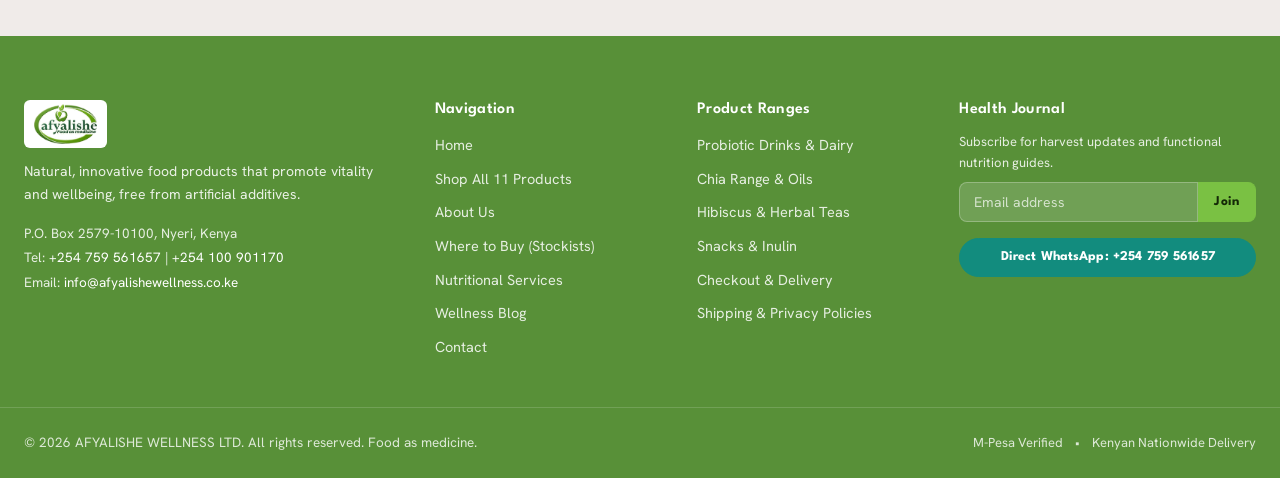
==== commit 096ba7e1: "feat(hero): drag-to-orbit wheel carousel with css matrix() transforms and genuine original images" ====
--- a/index.html
+++ b/index.html
@@ -46,6 +46,7 @@
   <link rel="stylesheet" href="assets/css/components.css">
   <link rel="stylesheet" href="assets/css/3d-motion.css?v=4">
   <link rel="stylesheet" href="assets/css/pages.css">
+  <link rel="stylesheet" href="assets/css/orbit-carousel.css?v=5">
 </head>
 <body>
 
@@ -123,66 +124,57 @@
 
   <main id="main-content">
     <!-- ====================================================================
-         HERO SECTION: PINNED 600VH PRODUCT POP-UP SCENE (Rule 6, 7, 8, 9, 10, 16, 18)
+         HERO SECTION: DRAG-TO-ORBIT WHEEL SHOWCASE (Rule 5, 6, 7, 8, 9, 10, 14, 18, 20)
          ==================================================================== -->
-    <section class="hero-scroll-container" id="hero-scroll-container" aria-label="Afyalishe Wellness Home">
-      <!-- Hidden screen-reader accessible product directory -->
-      <div class="sr-only">
-        <h2>Afyalishe Wellness Products Catalogue</h2>
-        <ul>
-          <li>Chia Oil - 100 ml · 60 ml · 30 ml (consume one tablespoon daily)</li>
-          <li>Chia Seeds - 100 g · 200 g · 500 g (soak overnight in water and drink)</li>
-          <li>Chia Uji - 1 kg · 500 g (cook and consume like regular porridge)</li>
-          <li>Chia Yoghurt - 250 ml · 500 ml · 1 L to 5 L (smoothies, mix with muesli or granola)</li>
-          <li>Hibiscus Herbal Blend - 50 g (25 teabags)</li>
-          <li>Hibiscus Dried Flowers - 100 g (as a herbal tea or infused in drinking water)</li>
-          <li>Hibiscus Powder - 200 g · 100 g (add to ready food or face masque)</li>
-          <li>Yacon Probiotic Immune Boost - 250 ml · 500 ml (drink directly or mix with smoothies)</li>
-          <li>Yacon Probiotic Syrup Kefir - 500 ml · 1 L (drink directly or mix with smoothies)</li>
-          <li>Yacon Inulin Capsules - 40 capsule pack (take two capsules daily)</li>
-          <li>Granola - 400 g · 200 g · 100 g (snack directly or add yoghurt)</li>
-        </ul>
-      </div>
-
-      <div class="hero-sticky-stage">
-        <!-- Fullscreen WebGL Stage -->
-        <div class="hero-3d-fullscreen-stage" id="hero-3d-scene-container"></div>
-
-        <!-- UI Overlay (Outer 30% of viewport, leaving central 26% clear) -->
-        <div class="hero-ui-overlay">
-          <!-- Dynamic Caption Block (Bottom-Left) -->
-          <div class="hero-caption-block" id="hero-caption-block" data-current-section="hero">
-            <span class="hero-caption-tagline">"Food as medicine"</span>
-            <h2 class="hero-caption-title">Chia Oil Superfood Elixir</h2>
-            <p class="hero-caption-body">We're all about natural innovative food products that promote vitality and wellbeing. All our products are free from artificial additives.</p>
-            <div style="font-size: 13px; color: var(--color-primary); font-weight: 600;">Scroll to unpack the harvest &darr;</div>
-          </div>
-
-          <!-- Thin 4-Tick Progress Rail (Bottom-Center) -->
-          <div class="hero-progress-rail" id="hero-progress-rail" aria-label="Scene progress">
-            <div class="hero-rail-ticks">
-              <span class="hero-rail-tick active" data-group="chia">Chia</span>
-              <span class="hero-rail-tick" data-group="hibiscus">Hibiscus</span>
-              <span class="hero-rail-tick" data-group="yacon">Yacon</span>
-              <span class="hero-rail-tick" data-group="granola">Granola</span>
-            </div>
-            <div class="hero-rail-track">
-              <div class="hero-rail-bar" id="hero-rail-bar"></div>
-            </div>
-          </div>
-
-          <!-- Finale CTAs (Bottom-Right, Appears at 85-100%) -->
-          <div class="hero-finale-ctas" id="hero-finale-ctas">
-            <a href="shop.html" class="btn btn-primary btn-lg" data-magnetic="true">
-              <span>Explore Catalogue</span>
-              <svg viewBox="0 0 24 24" fill="none" stroke="currentColor" stroke-width="2.5" style="width: 18px; height: 18px;">
-                <line x1="5" y1="12" x2="19" y2="12"></line>
-                <polyline points="12 5 19 12 12 19"></polyline>
+    <section class="orbit-hero-section" aria-label="Afyalishe Wellness Orbit Showcase">
+      <div class="container">
+        <div class="orbit-hero-grid">
+          <!-- Left: Headline & Live Active Product Spotlight -->
+          <div class="orbit-hero-content">
+            <span class="orbit-hero-tagline">"Food as medicine"</span>
+            <h1 class="orbit-hero-headline">Mount Kenya Cold-Pressed Chia, Living Probiotics &amp; Heritage Botanicals</h1>
+            <p class="orbit-hero-lead">Natural functional foods formulated without artificial preservatives, synthetic dyes, or refined sugars. Direct from Mount Kenya smallholder farms.</p>
+            
+            <!-- Active Spotlight Card -->
+            <div class="orbit-spotlight-card">
+              <div class="orbit-spotlight-header">
+                <span class="orbit-spotlight-badge" id="orbit-spotlight-category">Cold-Pressed Superfoods</span>
+                <span class="orbit-spotlight-live-tag">Active in Orbit</span>
+              </div>
+              <h3 class="orbit-spotlight-title" id="orbit-spotlight-title">Chia Oil</h3>
+              <p class="orbit-spotlight-desc" id="orbit-spotlight-desc">Cold-pressed virgin extraction with over 60% heart-healthy ALA Omega-3.</p>
+              <p class="orbit-spotlight-use" id="orbit-spotlight-use"><em>Suggested use:</em> Consume one tablespoon daily</p>
+              <div class="orbit-spotlight-sizes" id="orbit-spotlight-sizes"></div>
+              <div class="orbit-spotlight-actions">
+                <a href="product.html?id=chia-oil" class="btn btn-primary" id="orbit-spotlight-view">View Details</a>
+                <a href="https://wa.me/254759561657" target="_blank" rel="noopener noreferrer" class="btn btn-whatsapp-action" id="orbit-spotlight-whatsapp">Order on WhatsApp</a>
+              </div>
+            </div>
+            
+            <div class="orbit-drag-cue">
+              <svg viewBox="0 0 24 24" fill="none" stroke="currentColor" stroke-width="2"><path d="M14 9l6 6-6 6"/><path d="M4 4v7a4 4 0 0 0 4 4h11"/></svg>
+              <span>Drag the orbit wheel to spin 360&deg; &bull; Click any card to focus</span>
+            </div>
+          </div>
+
+          <!-- Right: The Orbit Wheel Stage -->
+          <div class="orbit-wheel-stage" id="orbit-wheel-stage" title="Drag to orbit products" tabindex="0">
+            <div class="orbit-track-ring">
+              <svg viewBox="0 0 720 220" style="width: 100%; height: 100%; overflow: visible;">
+                <ellipse cx="360" cy="110" rx="355" ry="100" fill="none" stroke="rgba(122, 193, 67, 0.35)" stroke-width="2.5" stroke-dasharray="8 6"/>
+                <ellipse cx="360" cy="110" rx="275" ry="75" fill="none" stroke="rgba(88, 144, 56, 0.20)" stroke-width="1.5" class="orbit-track-ring-inner"/>
               </svg>
-            </a>
-            <a href="https://wa.me/254759561657" target="_blank" rel="noopener noreferrer" class="btn btn-whatsapp-action btn-lg" data-magnetic="true">
-              <span>Order on WhatsApp</span>
-            </a>
+            </div>
+            
+            <!-- Prev/Next Controls -->
+            <button class="orbit-nav-arrow orbit-nav-prev" id="orbit-prev-btn" aria-label="Previous product">&larr;</button>
+            <button class="orbit-nav-arrow orbit-nav-next" id="orbit-next-btn" aria-label="Next product">&rarr;</button>
+
+            <!-- Cards Container -->
+            <div class="orbit-wheel-track" id="orbit-wheel-track"></div>
+
+            <!-- 11 Dot Indicators -->
+            <div class="orbit-dots-bar" id="orbit-dots-container"></div>
           </div>
         </div>
       </div>
@@ -245,61 +237,7 @@
       </div>
     </section>
 
-    <!-- ====================================================================
-         SCROLL-DRIVEN 360° SHOWCASE: CHIA OIL (Rule 6, 7, 9)
-         ==================================================================== -->
-    <section class="showcase-section" aria-label="Chia Oil 360 Product Inspection">
-      <div class="container">
-        <div class="showcase-grid">
-          <!-- 360 Rotating Object Stage -->
-          <div class="showcase-stage">
-            <div class="showcase-bottle-wrapper">
-              <img src="assets/products/chia-oil.png" alt="Afyalishe Chia Oil cold-pressed bottle">
-            </div>
-          </div>
-
-          <!-- Specific Outcomes -->
-          <div>
-            <span class="brand-tagline" style="font-size: 16px; display: block; margin-bottom: 6px;">Cold-Pressed Extraction</span>
-            <h2 style="margin-bottom: 12px;">Virgin Chia Seed Oil (60%+ ALA Omega-3)</h2>
-            <p style="color: var(--color-text-secondary); line-height: 1.6; margin-bottom: 24px;">
-              Hydraulically cold-pressed in small batches in Nyeri without heat or chemicals. Preserves delicate polyunsaturated fatty acids that support cardiovascular elasticity and radiant skin.
-            </p>
-
-            <div class="showcase-points">
-              <div class="showcase-point">
-                <span class="showcase-point-num">01</span>
-                <div>
-                  <h4 style="margin-bottom: 2px;">Alpha-Linolenic Acid</h4>
-                  <p style="font-size: 13.5px; margin-bottom: 0;">Highest plant source of omega-3 to nourish cellular membranes and soothe systemic inflammation.</p>
-                </div>
-              </div>
-
-              <div class="showcase-point">
-                <span class="showcase-point-num">02</span>
-                <div>
-                  <h4 style="margin-bottom: 2px;">Daily Spoonful Ritual</h4>
-                  <p style="font-size: 13.5px; margin-bottom: 0;">Consume one tablespoon daily straight, whisked into salad dressings, or drizzled over warm Chia Uji.</p>
-                </div>
-              </div>
-
-              <div class="showcase-point">
-                <span class="showcase-point-num">03</span>
-                <div>
-                  <h4 style="margin-bottom: 2px;">Available in 30ml, 60ml &amp; 100ml</h4>
-                  <p style="font-size: 13.5px; margin-bottom: 0;">Dark amber glass dropper bottles protect active antioxidants from light degradation.</p>
-                </div>
-              </div>
-            </div>
-
-            <div style="margin-top: 24px; display: flex; gap: 14px; flex-wrap: wrap;">
-              <a href="product.html?id=chia-oil" class="btn btn-primary">Order Chia Oil</a>
-              <a href="https://wa.me/254759561657?text=Hello%2C%20I%20would%20like%20to%20order%20Afyalishe%20Chia%20Oil." target="_blank" class="btn btn-secondary" rel="noopener noreferrer">WhatsApp Inquiry</a>
-            </div>
-          </div>
-        </div>
-      </div>
-    </section>
+
 
     <!-- ====================================================================
          DR. MONICA VIDEO & FUNCTIONAL NUTRITION (Rule 6, 9)
@@ -501,8 +439,12 @@
   <script src="assets/js/scroll-showcase.js"></script>
   <script src="assets/js/product-viewer-3d.js"></script>
   <script src="assets/js/store.js?v=3"></script>
+  <script src="assets/js/orbit-carousel.js?v=5"></script>
   <script src="assets/js/checkout.js?v=2"></script>
   <script src="assets/js/ui.js"></script>
   <script src="assets/js/main.js?v=3"></script>
+  <script src="assets/vendor/RGBELoader.js"></script>
+  <script src="assets/vendor/GLTFLoader.js"></script>
+  <script src="assets/vendor/lenis.min.js"></script>
 </body>
 </html>
--- a/assets/css/base.css
+++ b/assets/css/base.css
@@ -24,7 +24,7 @@
   -moz-osx-font-smoothing: grayscale;
   background-color: var(--color-bg-page);
   color: var(--color-text-primary);
-  overflow-x: hidden;
+  overflow-x: clip;
 }
 
 body {
--- a/assets/css/orbit-carousel.css
+++ b/assets/css/orbit-carousel.css
@@ -0,0 +1,532 @@
+/* ==========================================================================
+   AFYALISHE WELLNESS - DRAG-TO-ORBIT WHEEL CAROUSEL STYLES
+   Mathematical CSS matrix() Orbit Architecture (Rule 5, 6, 7, 8, 10, 14, 18, 20)
+   ========================================================================== */
+
+.orbit-hero-section {
+  position: relative;
+  background: var(--color-bg-page);
+  padding: var(--space-8) 0 var(--space-12);
+  min-height: 88vh;
+  display: flex;
+  align-items: center;
+  overflow: hidden;
+  border-bottom: 1px solid var(--color-border);
+}
+
+.orbit-hero-grid {
+  display: grid;
+  grid-template-columns: 1.05fr 1.35fr; /* Dominant space to the orbit wheel */
+  align-items: center;
+  gap: var(--space-8);
+  width: 100%;
+}
+
+/* Left: Headline & Live Active Product Spotlight */
+.orbit-hero-content {
+  display: flex;
+  flex-direction: column;
+  z-index: 5;
+}
+
+.orbit-hero-tagline {
+  font-family: var(--font-accent);
+  color: #BE7133; /* clay text */
+  font-size: 18px;
+  font-weight: 500;
+  font-style: italic;
+  display: inline-block;
+  margin-bottom: var(--space-2);
+}
+
+.orbit-hero-headline {
+  font-family: var(--font-heading);
+  font-size: clamp(32px, 4.2vw, 48px);
+  font-weight: 800;
+  line-height: 1.15;
+  color: var(--color-text-primary);
+  margin-bottom: var(--space-4);
+  letter-spacing: -0.03em;
+  text-wrap: balance;
+}
+
+.orbit-hero-lead {
+  font-size: 16px;
+  color: var(--color-text-secondary);
+  line-height: 1.6;
+  margin-bottom: var(--space-6);
+  max-width: 520px;
+}
+
+/* Active Spotlight Card (Rule 5, 8, 14: concentric radii) */
+.orbit-spotlight-card {
+  background: #FFFFFF;
+  border: 1px solid var(--color-border);
+  border-radius: var(--radius-panel-outer);
+  padding: var(--space-5);
+  box-shadow: 0 10px 28px rgba(46, 46, 46, 0.06);
+  margin-bottom: var(--space-6);
+  position: relative;
+  overflow: hidden;
+}
+
+.orbit-spotlight-header {
+  display: flex;
+  justify-content: space-between;
+  align-items: center;
+  margin-bottom: var(--space-2);
+}
+
+.orbit-spotlight-badge {
+  font-size: 12px;
+  font-weight: 600;
+  color: #142907;
+  background: rgba(122, 193, 67, 0.22);
+  padding: 3px 10px;
+  border-radius: 999px;
+  display: inline-block;
+}
+
+.orbit-spotlight-live-tag {
+  font-size: 11px;
+  font-weight: 600;
+  color: var(--color-primary);
+  display: flex;
+  align-items: center;
+  gap: 5px;
+}
+
+.orbit-spotlight-live-tag::before {
+  content: '';
+  width: 7px;
+  height: 7px;
+  border-radius: 50%;
+  background: #7AC143;
+  display: inline-block;
+  animation: pulse-dot 1.8s infinite;
+}
+
+@keyframes pulse-dot {
+  0% { transform: scale(0.9); opacity: 0.7; }
+  50% { transform: scale(1.3); opacity: 1; }
+  100% { transform: scale(0.9); opacity: 0.7; }
+}
+
+.orbit-spotlight-title {
+  font-family: var(--font-heading);
+  font-size: 22px;
+  font-weight: 700;
+  color: #142907;
+  margin-bottom: var(--space-2);
+  line-height: 1.25;
+}
+
+.orbit-spotlight-desc {
+  font-size: 14px;
+  color: var(--color-text-secondary);
+  line-height: 1.5;
+  margin-bottom: var(--space-3);
+}
+
+.orbit-spotlight-use {
+  font-family: var(--font-accent);
+  color: #BE7133; /* clay text */
+  font-size: 13.5px;
+  font-style: italic;
+  margin-bottom: var(--space-3);
+  line-height: 1.4;
+}
+
+.orbit-spotlight-sizes {
+  display: flex;
+  gap: 6px;
+  flex-wrap: wrap;
+  margin-bottom: var(--space-4);
+}
+
+.orbit-spotlight-actions {
+  display: flex;
+  align-items: center;
+  gap: var(--space-3);
+  flex-wrap: wrap;
+}
+
+/* Drag helper cue */
+.orbit-drag-cue {
+  display: flex;
+  align-items: center;
+  gap: 8px;
+  font-size: 13px;
+  color: var(--color-text-secondary);
+  font-weight: 500;
+}
+
+.orbit-drag-cue svg {
+  color: var(--color-primary);
+  width: 18px;
+  height: 18px;
+  animation: drag-sway 2.5s infinite ease-in-out;
+}
+
+@keyframes drag-sway {
+  0%, 100% { transform: translateX(0); }
+  50% { transform: translateX(6px); }
+}
+
+/* ==========================================================================
+   Right: The Orbit Wheel Stage
+   ========================================================================== */
+.orbit-wheel-stage {
+  position: relative;
+  width: 100%;
+  height: 560px;
+  display: flex;
+  align-items: center;
+  justify-content: center;
+  user-select: none;
+  touch-action: none;
+  cursor: grab;
+}
+
+.orbit-wheel-stage.is-dragging {
+  cursor: grabbing;
+}
+
+/* Background Orbit Track Ellipse */
+.orbit-track-ring {
+  position: absolute;
+  top: 50%;
+  left: 50%;
+  width: 720px;
+  height: 220px;
+  transform: translate(-50%, -50%);
+  pointer-events: none;
+  z-index: 1;
+}
+
+.orbit-track-ring svg {
+  width: 100%;
+  height: 100%;
+  overflow: visible;
+}
+
+.orbit-track-ring ellipse {
+  fill: none;
+  stroke: rgba(122, 193, 67, 0.28);
+  stroke-width: 2.5;
+  stroke-dasharray: 8 6;
+}
+
+.orbit-track-ring-inner {
+  fill: none;
+  stroke: rgba(88, 144, 56, 0.16);
+  stroke-width: 1.5;
+}
+
+/* Cards Container */
+.orbit-wheel-track {
+  position: absolute;
+  top: 50%;
+  left: 50%;
+  width: 0;
+  height: 0;
+  pointer-events: none;
+  z-index: 2;
+}
+
+/* Product Card in Orbit */
+.orbit-card {
+  position: absolute;
+  width: 215px;
+  height: 300px;
+  top: -150px;
+  left: -107px;
+  transform-origin: center center;
+  pointer-events: auto;
+  will-change: transform, opacity, filter;
+  transition: border-color 0.25s ease, box-shadow 0.25s ease;
+}
+
+.orbit-card-inner {
+  width: 100%;
+  height: 100%;
+  background: #FFFFFF;
+  border: 1.5px solid rgba(0, 0, 0, 0.08);
+  border-radius: 18px;
+  padding: 12px;
+  display: flex;
+  flex-direction: column;
+  box-sizing: border-box;
+  overflow: hidden;
+  position: relative;
+  transition: all 0.25s ease;
+}
+
+.orbit-card-badge-wrap {
+  position: absolute;
+  top: 10px;
+  left: 10px;
+  z-index: 3;
+}
+
+.orbit-card-cat-badge {
+  font-size: 10px;
+  font-weight: 700;
+  color: #385E1C;
+  background: rgba(255, 255, 255, 0.92);
+  backdrop-filter: blur(4px);
+  padding: 2px 7px;
+  border-radius: 6px;
+  border: 1px solid rgba(122, 193, 67, 0.35);
+  display: inline-block;
+  white-space: nowrap;
+}
+
+.orbit-card-media {
+  width: 100%;
+  height: 155px;
+  background: #F9F6F4;
+  border-radius: 12px;
+  display: flex;
+  align-items: center;
+  justify-content: center;
+  margin-bottom: 10px;
+  padding: 8px;
+  box-sizing: border-box;
+  overflow: hidden;
+}
+
+.orbit-card-media img {
+  max-width: 95%;
+  max-height: 135px;
+  object-fit: contain;
+  transition: transform 0.3s ease;
+  user-select: none;
+  pointer-events: none;
+}
+
+.orbit-card-info {
+  display: flex;
+  flex-direction: column;
+  flex: 1;
+  justify-content: space-between;
+}
+
+.orbit-card-title {
+  font-family: var(--font-heading);
+  font-size: 14.5px;
+  font-weight: 700;
+  color: var(--color-text-primary);
+  line-height: 1.25;
+  margin-bottom: 6px;
+  white-space: nowrap;
+  overflow: hidden;
+  text-overflow: ellipsis;
+}
+
+.orbit-card-sizes {
+  display: flex;
+  gap: 4px;
+  flex-wrap: wrap;
+  margin-bottom: 6px;
+}
+
+.size-pill {
+  font-size: 10.5px;
+  font-weight: 600;
+  padding: 2px 6px;
+  background: #F0EBE9;
+  color: #5A5857;
+  border-radius: 5px;
+  font-variant-numeric: tabular-nums;
+}
+
+.orbit-card-footer {
+  border-top: 1px solid var(--color-border);
+  padding-top: 6px;
+  display: flex;
+  justify-content: space-between;
+  align-items: center;
+}
+
+.orbit-card-action-cue {
+  font-size: 11px;
+  font-weight: 600;
+  color: var(--color-primary);
+}
+
+/* Front Card Active State */
+.orbit-card.orbit-card-front .orbit-card-inner {
+  border-color: #7AC143;
+  box-shadow: 0 16px 36px rgba(122, 193, 67, 0.25), 0 6px 18px rgba(0, 0, 0, 0.08);
+}
+
+.orbit-card.orbit-card-front .orbit-card-cat-badge {
+  background: #7AC143;
+  color: #142907;
+  border-color: #7AC143;
+}
+
+.orbit-card.orbit-card-front .orbit-card-media img {
+  transform: scale(1.06);
+}
+
+.orbit-card.orbit-card-front .orbit-card-action-cue {
+  color: #142907;
+  font-weight: 700;
+}
+
+/* Orbit Navigation Controls (Prev/Next Arrows) */
+.orbit-nav-arrow {
+  position: absolute;
+  top: 50%;
+  transform: translateY(-50%);
+  width: 44px;
+  height: 44px;
+  border-radius: 50%;
+  background: rgba(255, 255, 255, 0.92);
+  backdrop-filter: blur(8px);
+  border: 1px solid var(--color-border);
+  color: var(--color-text-primary);
+  display: flex;
+  align-items: center;
+  justify-content: center;
+  cursor: pointer;
+  z-index: 100;
+  box-shadow: 0 4px 14px rgba(0, 0, 0, 0.08);
+  transition: all 0.2s ease;
+}
+
+.orbit-nav-arrow:hover {
+  background: #7AC143;
+  color: #142907;
+  border-color: #7AC143;
+  transform: translateY(-50%) scale(1.08);
+}
+
+.orbit-nav-prev {
+  left: 6px;
+}
+
+.orbit-nav-next {
+  right: 6px;
+}
+
+/* 11 Pagination Dots (Bottom-Center) */
+.orbit-dots-bar {
+  position: absolute;
+  bottom: 8px;
+  left: 50%;
+  transform: translateX(-50%);
+  display: flex;
+  align-items: center;
+  gap: 7px;
+  background: rgba(255, 255, 255, 0.85);
+  backdrop-filter: blur(8px);
+  padding: 6px 14px;
+  border-radius: 999px;
+  border: 1px solid rgba(0, 0, 0, 0.06);
+  z-index: 100;
+}
+
+.orbit-dot {
+  width: 8px;
+  height: 8px;
+  border-radius: 50%;
+  background: rgba(0, 0, 0, 0.18);
+  border: none;
+  cursor: pointer;
+  padding: 0;
+  transition: all 0.25s ease;
+}
+
+.orbit-dot:hover {
+  background: rgba(122, 193, 67, 0.6);
+}
+
+.orbit-dot.active {
+  width: 22px;
+  border-radius: 999px;
+  background: #7AC143;
+}
+
+/* ==========================================================================
+   Responsive Adaptations
+   ========================================================================== */
+@media (max-width: 960px) {
+  .orbit-hero-grid {
+    grid-template-columns: 1fr;
+    gap: var(--space-6);
+  }
+  .orbit-hero-content {
+    text-align: center;
+    align-items: center;
+  }
+  .orbit-spotlight-card {
+    max-width: 500px;
+    width: 100%;
+    margin-left: auto;
+    margin-right: auto;
+  }
+  .orbit-spotlight-sizes {
+    justify-content: center;
+  }
+  .orbit-spotlight-actions {
+    justify-content: center;
+  }
+  .orbit-drag-cue {
+    justify-content: center;
+  }
+  .orbit-wheel-stage {
+    height: 480px;
+  }
+  .orbit-card {
+    width: 180px;
+    height: 260px;
+    top: -130px;
+    left: -90px;
+  }
+  .orbit-card-media {
+    height: 130px;
+  }
+  .orbit-card-media img {
+    max-height: 115px;
+  }
+}
+
+@media (max-width: 540px) {
+  .orbit-wheel-stage {
+    height: 420px;
+  }
+  .orbit-card {
+    width: 155px;
+    height: 230px;
+    top: -115px;
+    left: -77px;
+    padding: 8px;
+  }
+  .orbit-card-media {
+    height: 110px;
+  }
+  .orbit-card-media img {
+    max-height: 95px;
+  }
+  .orbit-card-title {
+    font-size: 13px;
+  }
+  .orbit-nav-arrow {
+    width: 36px;
+    height: 36px;
+  }
+  .orbit-dots-bar {
+    padding: 4px 10px;
+    gap: 5px;
+  }
+  .orbit-dot {
+    width: 6px;
+    height: 6px;
+  }
+  .orbit-dot.active {
+    width: 16px;
+  }
+}
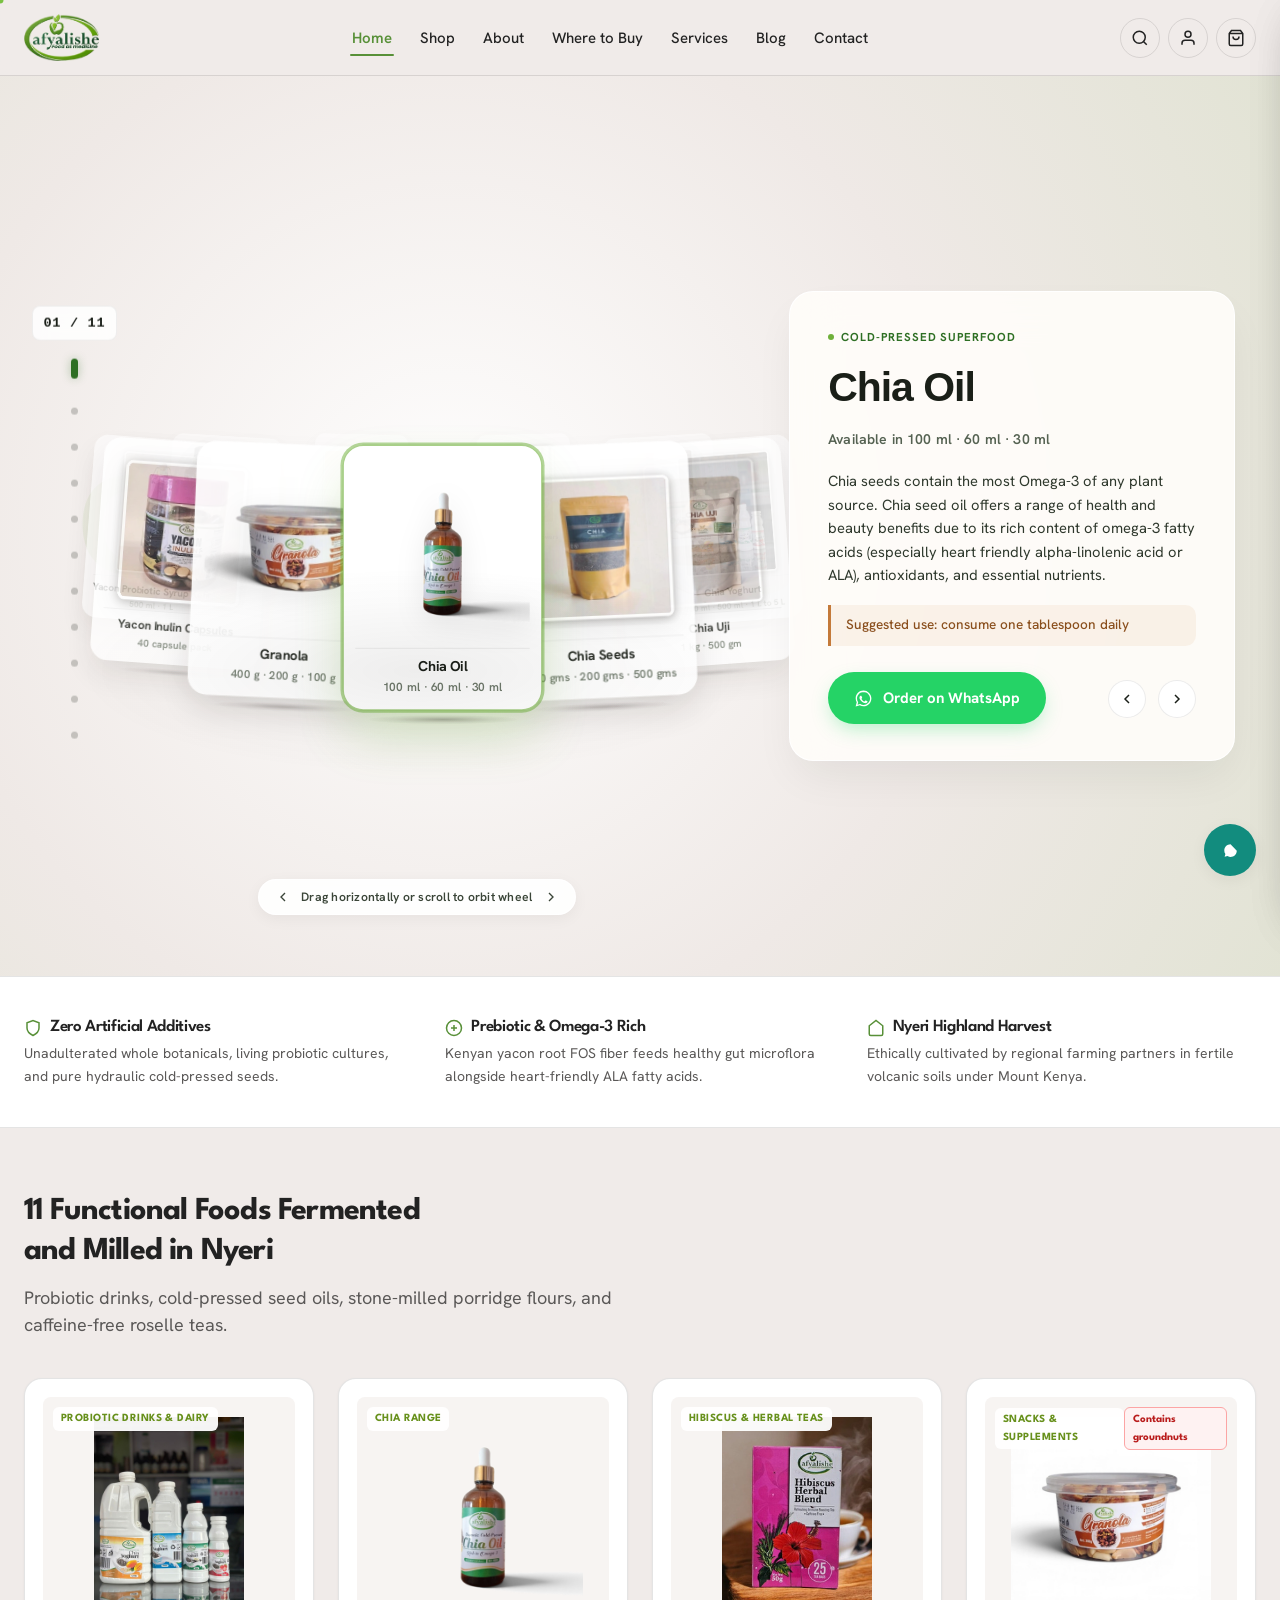
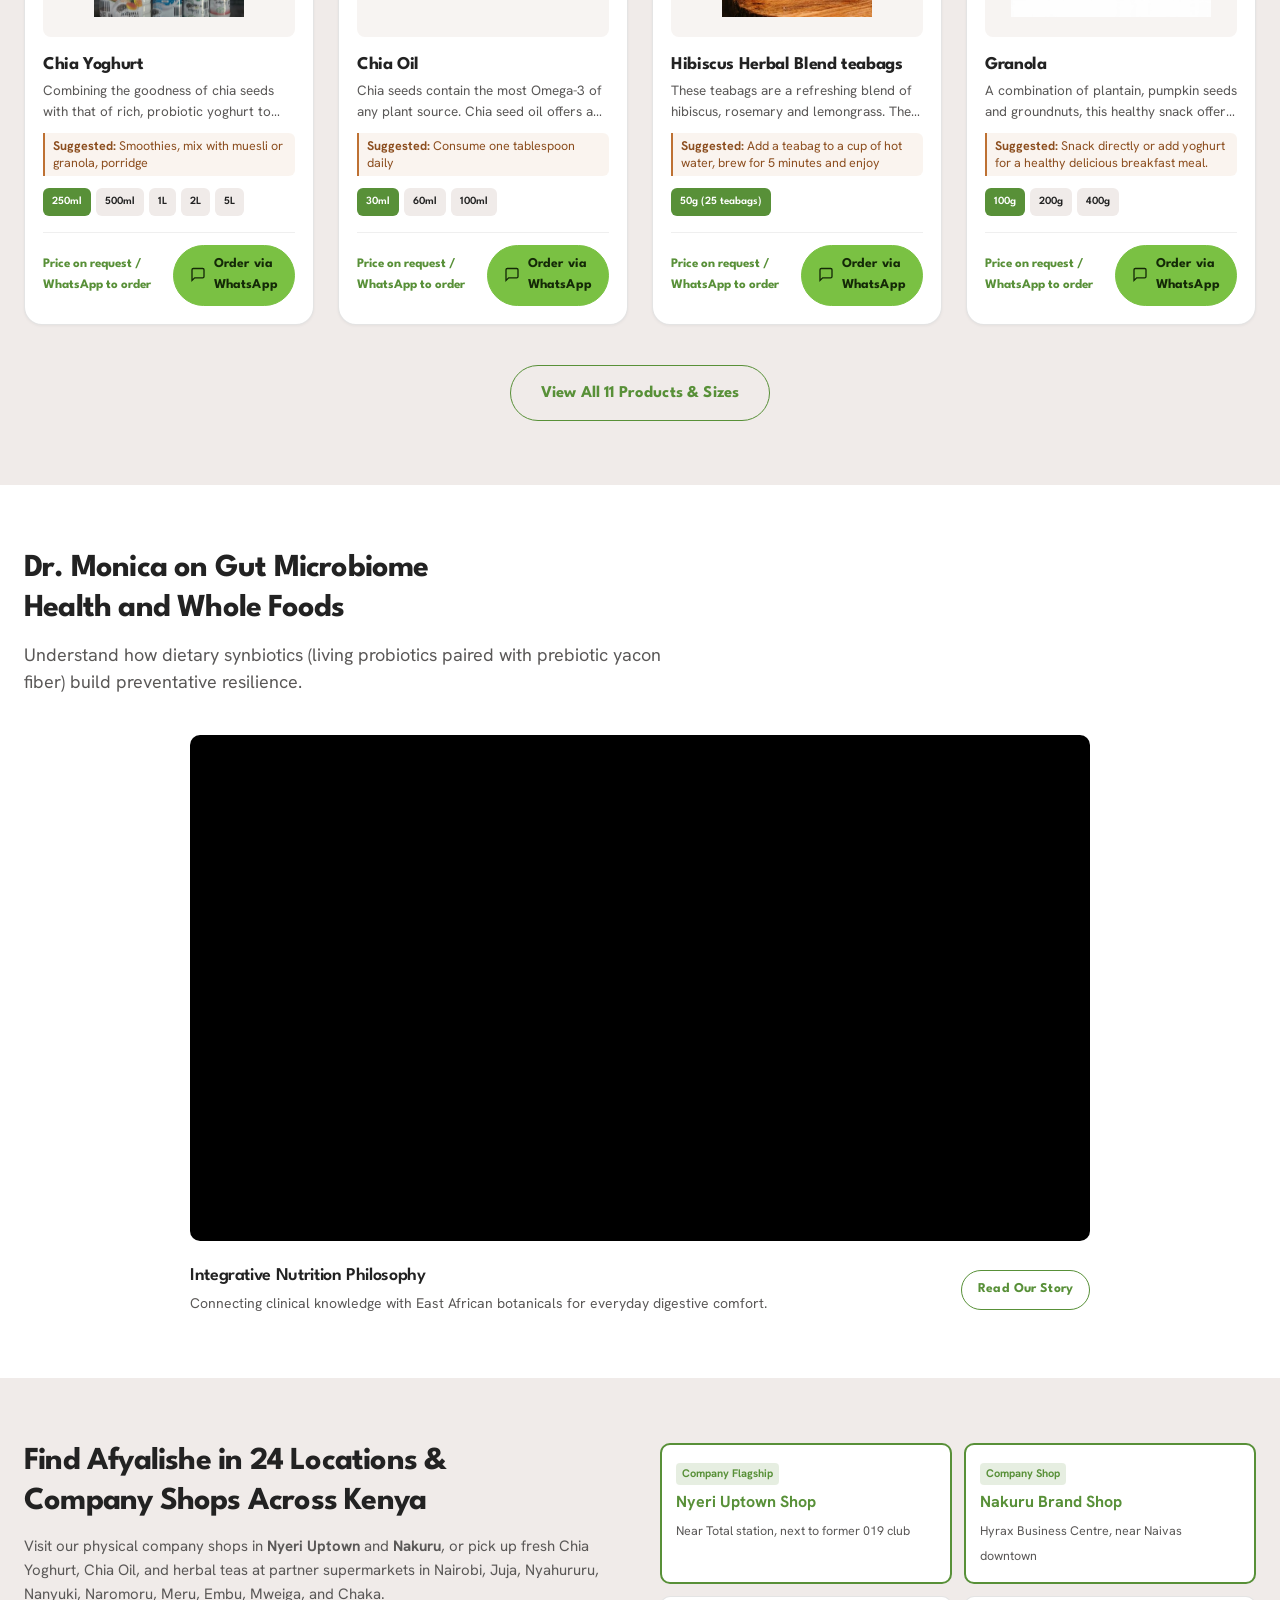
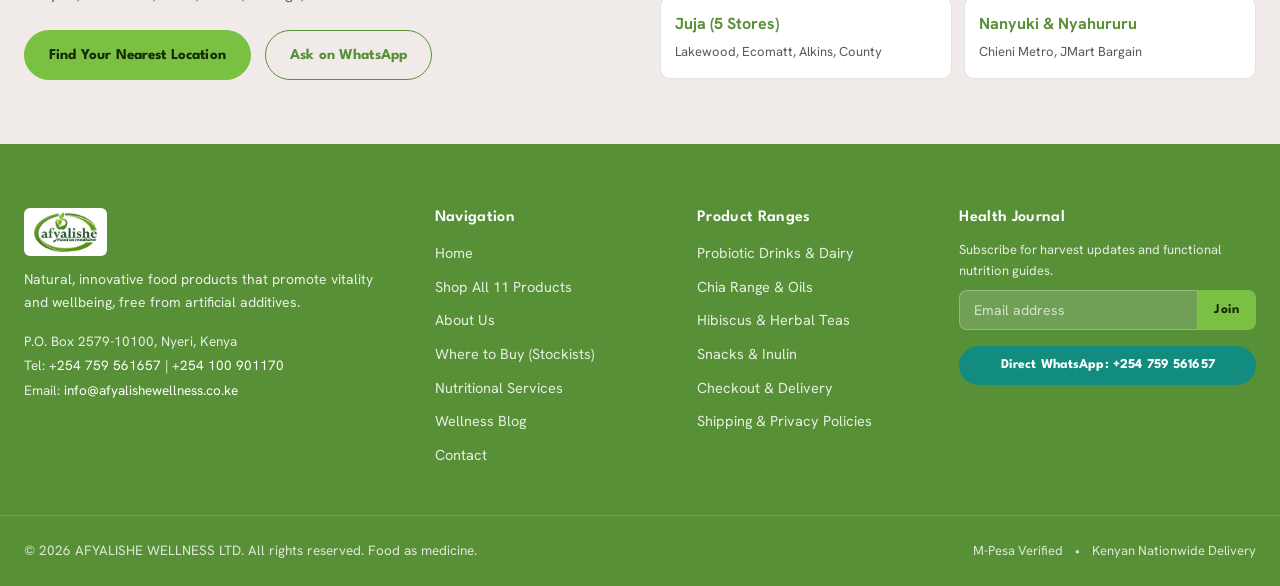
==== commit 43b50271: "feat(hero): integrate Drag-to-Orbit Showcase carousel from showcase.html with genuine extracted pack" ====
--- a/index.html
+++ b/index.html
@@ -46,7 +46,7 @@
   <link rel="stylesheet" href="assets/css/components.css">
   <link rel="stylesheet" href="assets/css/3d-motion.css?v=4">
   <link rel="stylesheet" href="assets/css/pages.css">
-  <link rel="stylesheet" href="assets/css/orbit-carousel.css?v=5">
+  <link rel="stylesheet" href="assets/css/orbit-wheel-carousel.css">
 </head>
 <body>
 
@@ -124,59 +124,83 @@
 
   <main id="main-content">
     <!-- ====================================================================
-         HERO SECTION: DRAG-TO-ORBIT WHEEL SHOWCASE (Rule 5, 6, 7, 8, 9, 10, 14, 18, 20)
+         AFYALISHE DRAG-TO-ORBIT WHEEL SHOWCASE
          ==================================================================== -->
-    <section class="orbit-hero-section" aria-label="Afyalishe Wellness Orbit Showcase">
-      <div class="container">
-        <div class="orbit-hero-grid">
-          <!-- Left: Headline & Live Active Product Spotlight -->
-          <div class="orbit-hero-content">
-            <span class="orbit-hero-tagline">"Food as medicine"</span>
-            <h1 class="orbit-hero-headline">Mount Kenya Cold-Pressed Chia, Living Probiotics &amp; Heritage Botanicals</h1>
-            <p class="orbit-hero-lead">Natural functional foods formulated without artificial preservatives, synthetic dyes, or refined sugars. Direct from Mount Kenya smallholder farms.</p>
-            
-            <!-- Active Spotlight Card -->
-            <div class="orbit-spotlight-card">
-              <div class="orbit-spotlight-header">
-                <span class="orbit-spotlight-badge" id="orbit-spotlight-category">Cold-Pressed Superfoods</span>
-                <span class="orbit-spotlight-live-tag">Active in Orbit</span>
-              </div>
-              <h3 class="orbit-spotlight-title" id="orbit-spotlight-title">Chia Oil</h3>
-              <p class="orbit-spotlight-desc" id="orbit-spotlight-desc">Cold-pressed virgin extraction with over 60% heart-healthy ALA Omega-3.</p>
-              <p class="orbit-spotlight-use" id="orbit-spotlight-use"><em>Suggested use:</em> Consume one tablespoon daily</p>
-              <div class="orbit-spotlight-sizes" id="orbit-spotlight-sizes"></div>
-              <div class="orbit-spotlight-actions">
-                <a href="product.html?id=chia-oil" class="btn btn-primary" id="orbit-spotlight-view">View Details</a>
-                <a href="https://wa.me/254759561657" target="_blank" rel="noopener noreferrer" class="btn btn-whatsapp-action" id="orbit-spotlight-whatsapp">Order on WhatsApp</a>
-              </div>
-            </div>
-            
-            <div class="orbit-drag-cue">
-              <svg viewBox="0 0 24 24" fill="none" stroke="currentColor" stroke-width="2"><path d="M14 9l6 6-6 6"/><path d="M4 4v7a4 4 0 0 0 4 4h11"/></svg>
-              <span>Drag the orbit wheel to spin 360&deg; &bull; Click any card to focus</span>
-            </div>
-          </div>
-
-          <!-- Right: The Orbit Wheel Stage -->
-          <div class="orbit-wheel-stage" id="orbit-wheel-stage" title="Drag to orbit products" tabindex="0">
-            <div class="orbit-track-ring">
-              <svg viewBox="0 0 720 220" style="width: 100%; height: 100%; overflow: visible;">
-                <ellipse cx="360" cy="110" rx="355" ry="100" fill="none" stroke="rgba(122, 193, 67, 0.35)" stroke-width="2.5" stroke-dasharray="8 6"/>
-                <ellipse cx="360" cy="110" rx="275" ry="75" fill="none" stroke="rgba(88, 144, 56, 0.20)" stroke-width="1.5" class="orbit-track-ring-inner"/>
+    <section class="orbit-showcase-section" aria-label="Afyalishe Product Showcase">
+      
+      <!-- Ambient Radial Glow -->
+      <div class="orbit-bg-ambient" aria-hidden="true"></div>
+
+      <!-- Parallax Watermark Name -->
+      <div class="orbit-watermark" aria-hidden="true">Chia Oil</div>
+
+      <!-- Progress Rail & Indicator (Ticks are auto-generated by JS) -->
+      <aside class="orbit-rail" aria-label="Product Carousel Navigation">
+        <div class="orbit-counter" aria-live="polite">01 / 11</div>
+        <ul class="orbit-ticks" role="tablist"></ul>
+      </aside>
+
+      <div class="orbit-layout-stage">
+        
+        <!-- Left Column: Interactive Orbit Wheel -->
+        <div class="orbit-stage-wrap" role="region" aria-label="Interactive Product Orbit Ring (Drag or Scroll to Rotate)">
+          <div class="orbit-ground-disc" aria-hidden="true"></div>
+          <div class="orbit-wheel-anchor">
+            <!-- 11 items and their real-time CSS matrix() transforms are populated by JS -->
+          </div>
+
+          <!-- Drag Gesture Prompt Hint -->
+          <div class="orbit-drag-cue" aria-hidden="true">
+            <svg class="orbit-drag-icon" viewBox="0 0 24 24" fill="none" stroke="currentColor" stroke-width="2">
+              <polyline points="15 18 9 12 15 6"></polyline>
+            </svg>
+            <span>Drag horizontally or scroll to orbit wheel</span>
+            <svg class="orbit-drag-icon" viewBox="0 0 24 24" fill="none" stroke="currentColor" stroke-width="2">
+              <polyline points="9 18 15 12 9 6"></polyline>
+            </svg>
+          </div>
+        </div>
+
+        <!-- Right Column: Editorial Catalogue Card -->
+        <article class="orbit-info-col" aria-live="polite">
+          <div class="orbit-header-row">
+            <span class="orbit-badge">
+              <span class="orbit-badge-dot"></span>
+              <span>Cold-Pressed Superfood</span>
+            </span>
+          </div>
+
+          <h2 class="orbit-title">Chia Oil</h2>
+          <div class="orbit-sizes">Available in 100 ml · 60 ml · 30 ml</div>
+
+          <p class="orbit-desc">
+            Chia seeds contain the most Omega-3 of any plant source. Chia seed oil offers a range of health and beauty benefits due to its rich content of omega-3 fatty acids (especially heart friendly alpha-linolenic acid or ALA), antioxidants, and essential nutrients.
+          </p>
+
+          <p class="orbit-use-box">
+            Suggested use: consume one tablespoon daily
+          </p>
+
+          <div style="display: flex; align-items: center; justify-content: space-between; flex-wrap: wrap; gap: 0.85rem; margin-top: 0.25rem;">
+            <a href="https://wa.me/254759561657?text=Hello%20Afyalishe%20Wellness%2C%20I%20would%20like%20to%20order%20Chia%20Oil." target="_blank" class="orbit-cta" rel="noopener noreferrer">
+              <svg viewBox="0 0 24 24">
+                <path d="M12.04 2c-5.46 0-9.91 4.45-9.91 9.91 0 1.75.46 3.45 1.32 4.95L2.05 22l5.25-1.38c1.45.79 3.08 1.21 4.74 1.21 5.46 0 9.91-4.45 9.91-9.91 0-2.65-1.03-5.14-2.9-7.01A9.82 9.82 0 0 0 12.04 2zm.01 1.67c4.54 0 8.24 3.7 8.24 8.24 0 2.2-.86 4.28-2.42 5.83a8.19 8.19 0 0 1-5.82 2.41h-.01c-1.47 0-2.91-.39-4.17-1.14l-.3-.18-3.1 1.01.83-3.02-.2-.31c-.83-1.33-1.27-2.88-1.27-4.6 0-4.54 3.7-8.24 8.24-8.24zm4.52 11.64c-.25-.13-1.47-.72-1.7-.8-.23-.08-.39-.12-.56.12-.17.25-.64.8-.78.96-.15.17-.3.19-.55.06-.25-.13-1.07-.39-2.03-1.25-.75-.67-1.26-1.5-1.41-1.75-.15-.25-.02-.38.11-.51.11-.11.25-.29.37-.43.12-.15.17-.25.25-.42.08-.17.04-.32-.02-.45-.06-.13-.56-1.35-.77-1.85-.2-.48-.41-.42-.56-.43h-.48c-.16 0-.43.06-.66.31-.23.25-.87.85-.87 2.07s.89 2.4 1.02 2.57c.13.17 1.76 2.68 4.26 3.76.6.26 1.06.41 1.42.53.6.19 1.15.16 1.58.1.48-.07 1.47-.6 1.68-1.18.21-.58.21-1.07.15-1.18-.06-.11-.23-.17-.48-.3z"/>
               </svg>
-            </div>
-            
-            <!-- Prev/Next Controls -->
-            <button class="orbit-nav-arrow orbit-nav-prev" id="orbit-prev-btn" aria-label="Previous product">&larr;</button>
-            <button class="orbit-nav-arrow orbit-nav-next" id="orbit-next-btn" aria-label="Next product">&rarr;</button>
-
-            <!-- Cards Container -->
-            <div class="orbit-wheel-track" id="orbit-wheel-track"></div>
-
-            <!-- 11 Dot Indicators -->
-            <div class="orbit-dots-bar" id="orbit-dots-container"></div>
-          </div>
-        </div>
+              <span>Order on WhatsApp</span>
+            </a>
+
+            <!-- Tactile Step Controls -->
+            <div class="orbit-nav-controls">
+              <button class="orbit-nav-btn orbit-prev-btn" aria-label="Previous Product">
+                <svg viewBox="0 0 24 24"><polyline points="15 18 9 12 15 6"></polyline></svg>
+              </button>
+              <button class="orbit-nav-btn orbit-next-btn" aria-label="Next Product">
+                <svg viewBox="0 0 24 24"><polyline points="9 18 15 12 9 6"></polyline></svg>
+              </button>
+            </div>
+          </div>
+        </article>
+
       </div>
     </section>
 
@@ -439,7 +463,7 @@
   <script src="assets/js/scroll-showcase.js"></script>
   <script src="assets/js/product-viewer-3d.js"></script>
   <script src="assets/js/store.js?v=3"></script>
-  <script src="assets/js/orbit-carousel.js?v=5"></script>
+  <script src="assets/js/orbit-wheel-carousel.js"></script>
   <script src="assets/js/checkout.js?v=2"></script>
   <script src="assets/js/ui.js"></script>
   <script src="assets/js/main.js?v=3"></script>
--- a/assets/css/orbit-wheel-carousel.css
+++ b/assets/css/orbit-wheel-carousel.css
@@ -0,0 +1,550 @@
+/* ==========================================================================
+   AFYALISHE WELLNESS - DRAG-TO-ORBIT WHEEL CAROUSEL
+   Every frame converts angle to sin/cos and bakes into a single CSS matrix()
+   Strictly adheres to all 20 UI & Frontend Design Standards
+   ========================================================================== */
+
+.orbit-showcase-section {
+  position: relative;
+  width: 100%;
+  min-height: 100vh;
+  min-height: 100dvh;
+  background-color: #EFE9E6;
+  overflow: hidden;
+  display: flex;
+  align-items: center;
+  justify-content: center;
+  user-select: none;
+  -webkit-user-select: none;
+}
+
+/* Subtle Dynamic Radial Glow Background */
+.orbit-bg-ambient {
+  position: absolute;
+  inset: 0;
+  width: 100%;
+  height: 100%;
+  pointer-events: none;
+  z-index: 1;
+  background: radial-gradient(circle at 40% 50%, rgba(255, 255, 255, 0.95) 0%, rgba(239, 233, 230, 0.92) 55%, #E5DDD8 100%);
+  transition: background 0.8s cubic-bezier(0.16, 1, 0.3, 1);
+}
+
+/* Watermark Behind the Orbit Wheel */
+.orbit-watermark {
+  position: absolute;
+  left: 6%;
+  top: 50%;
+  transform: translateY(-50%);
+  font-family: 'Inter', -apple-system, BlinkMacSystemFont, 'Segoe UI', Roboto, sans-serif;
+  font-size: clamp(3.5rem, 11vw, 12rem);
+  font-weight: 900;
+  text-transform: uppercase;
+  letter-spacing: -0.04em;
+  line-height: 0.85;
+  color: #6FB03A;
+  opacity: 0.07;
+  pointer-events: none;
+  white-space: nowrap;
+  z-index: 2;
+  transition: color 0.6s ease, transform 0.25s ease-out;
+}
+
+/* Split Viewport Container: Left = Orbit Wheel Stage, Right = Editorial Card */
+.orbit-layout-stage {
+  position: relative;
+  width: 100%;
+  max-width: 1440px;
+  height: 100vh;
+  height: 100dvh;
+  display: grid;
+  grid-template-columns: 1.25fr 0.75fr;
+  align-items: center;
+  padding: 0 max(1.5rem, 3.5vw);
+  box-sizing: border-box;
+  z-index: 10;
+}
+
+/* --------------------------------------------------------------------------
+   THE ORBIT WHEEL STAGE (LEFT COLUMN)
+   -------------------------------------------------------------------------- */
+.orbit-stage-wrap {
+  position: relative;
+  width: 100%;
+  height: 100%;
+  display: flex;
+  align-items: center;
+  justify-content: center;
+  cursor: grab;
+  cursor: -webkit-grab;
+  touch-action: pan-y;
+  z-index: 5;
+}
+
+.orbit-stage-wrap.is-dragging {
+  cursor: grabbing;
+  cursor: -webkit-grabbing;
+}
+
+/* Center Pivot Anchor */
+.orbit-wheel-anchor {
+  position: relative;
+  width: 0;
+  height: 0;
+  transform: translate3d(25px, 0, 0);
+  pointer-events: none;
+}
+
+/* Ground Elliptical Reflection Platform */
+.orbit-ground-disc {
+  position: absolute;
+  left: 50%;
+  top: 50%;
+  width: 660px;
+  height: 200px;
+  transform: translate(-50%, 45px);
+  background: radial-gradient(ellipse at center, rgba(35, 30, 25, 0.08) 0%, rgba(35, 30, 25, 0.02) 50%, rgba(0, 0, 0, 0) 75%);
+  border-radius: 50%;
+  pointer-events: none;
+  z-index: 1;
+}
+
+/* Individual Orbiting Product Item */
+.orbit-item {
+  position: absolute;
+  left: 0;
+  top: 0;
+  width: 175px;
+  height: 245px;
+  margin-left: -87px;
+  margin-top: -122px;
+  display: flex;
+  flex-direction: column;
+  align-items: center;
+  justify-content: flex-end;
+  pointer-events: auto;
+  cursor: pointer;
+  transform-origin: 50% 85%;
+  will-change: transform, opacity;
+  /* CSS matrix() is applied inline via requestAnimationFrame */
+}
+
+/* Unified Tactile Product Card */
+.orbit-card {
+  width: 100%;
+  height: 100%;
+  background: #FFFFFF;
+  border-radius: 18px;
+  padding: 12px 10px 10px 10px;
+  box-shadow: 0 16px 32px -6px rgba(28, 22, 16, 0.14);
+  border: 1px solid rgba(255, 255, 255, 0.95);
+  display: flex;
+  flex-direction: column;
+  align-items: center;
+  justify-content: space-between;
+  box-sizing: border-box;
+  transition: box-shadow 0.3s ease, border-color 0.3s ease;
+}
+
+.orbit-item.is-active .orbit-card {
+  box-shadow: 0 24px 48px -8px rgba(111, 176, 58, 0.32), 0 0 0 2px rgba(111, 176, 58, 0.5);
+  border-color: rgba(111, 176, 58, 0.6);
+}
+
+.orbit-card-img {
+  width: 100%;
+  height: 165px;
+  object-fit: contain;
+  display: block;
+  user-select: none;
+  -webkit-user-drag: none;
+  pointer-events: none;
+  filter: drop-shadow(0 6px 12px rgba(0, 0, 0, 0.08));
+}
+
+.orbit-card-meta {
+  width: 100%;
+  text-align: center;
+  padding-top: 6px;
+  border-top: 1px solid rgba(0, 0, 0, 0.05);
+}
+
+.orbit-card-title {
+  font-size: 0.78rem;
+  font-weight: 700;
+  color: #1A1F18;
+  letter-spacing: -0.01em;
+  white-space: nowrap;
+  overflow: hidden;
+  text-overflow: ellipsis;
+  margin: 0;
+}
+
+.orbit-card-size {
+  font-size: 0.65rem;
+  font-weight: 600;
+  color: #6F7A6C;
+  white-space: nowrap;
+  overflow: hidden;
+  text-overflow: ellipsis;
+}
+
+/* Contact Shadow Under Each Product */
+.orbit-item-shadow {
+  width: 130px;
+  height: 20px;
+  margin-top: 4px;
+  background: radial-gradient(ellipse at center, rgba(30, 22, 16, 0.28) 0%, rgba(30, 22, 16, 0.08) 45%, rgba(0, 0, 0, 0) 75%);
+  border-radius: 50%;
+  pointer-events: none;
+  transform-origin: center center;
+}
+
+/* Drag Gesture Prompt Hint */
+.orbit-drag-cue {
+  position: absolute;
+  bottom: 3.8rem;
+  left: 50%;
+  transform: translateX(-50%);
+  display: flex;
+  align-items: center;
+  gap: 0.65rem;
+  background: rgba(255, 255, 255, 0.90);
+  backdrop-filter: blur(12px);
+  -webkit-backdrop-filter: blur(12px);
+  padding: 0.45rem 1rem;
+  border-radius: 9999px;
+  border: 1px solid rgba(255, 255, 255, 0.95);
+  box-shadow: 0 4px 15px rgba(0, 0, 0, 0.05);
+  font-size: 0.76rem;
+  font-weight: 600;
+  color: #3A4538;
+  letter-spacing: 0.02em;
+  pointer-events: none;
+  transition: opacity 0.4s ease;
+  z-index: 15;
+}
+
+.orbit-drag-icon {
+  width: 16px;
+  height: 16px;
+  display: flex;
+  align-items: center;
+  justify-content: center;
+}
+
+/* --------------------------------------------------------------------------
+   VERTICAL PROGRESS RAIL & COUNTER (LEFT EDGE)
+   -------------------------------------------------------------------------- */
+.orbit-rail {
+  position: absolute;
+  left: max(1.25rem, 2.5vw);
+  top: 50%;
+  transform: translateY(-50%);
+  display: flex;
+  flex-direction: column;
+  align-items: center;
+  gap: 1.15rem;
+  z-index: 25;
+}
+
+.orbit-counter {
+  font-family: ui-monospace, SFMono-Regular, Menlo, Monaco, Consolas, monospace;
+  font-variant-numeric: tabular-nums;
+  font-size: 0.85rem;
+  font-weight: 700;
+  color: #1A1F18;
+  letter-spacing: 0.05em;
+  background: rgba(255, 255, 255, 0.85);
+  padding: 0.35rem 0.65rem;
+  border-radius: 0.5rem;
+  border: 1px solid rgba(0, 0, 0, 0.06);
+  backdrop-filter: blur(8px);
+}
+
+.orbit-ticks {
+  display: flex;
+  flex-direction: column;
+  gap: 0.65rem;
+  margin: 0;
+  padding: 0;
+  list-style: none;
+}
+
+.orbit-tick-btn {
+  width: 7px;
+  height: 7px;
+  border-radius: 50%;
+  background-color: rgba(30, 35, 28, 0.22);
+  border: none;
+  padding: 0;
+  cursor: pointer;
+  transition: all 0.25s cubic-bezier(0.16, 1, 0.3, 1);
+}
+
+.orbit-tick-btn:hover {
+  background-color: #6FB03A;
+  transform: scale(1.4);
+}
+
+.orbit-tick-btn.active {
+  background-color: #2E6F24;
+  height: 20px;
+  border-radius: 9999px;
+  box-shadow: 0 0 10px rgba(46, 111, 36, 0.35);
+}
+
+/* --------------------------------------------------------------------------
+   EDITORIAL INFO CARD (RIGHT COLUMN)
+   -------------------------------------------------------------------------- */
+.orbit-info-col {
+  grid-column: 2;
+  max-width: 460px;
+  margin-left: auto;
+  display: flex;
+  flex-direction: column;
+  gap: 1.15rem;
+  background: rgba(255, 253, 250, 0.90);
+  backdrop-filter: blur(24px);
+  -webkit-backdrop-filter: blur(24px);
+  padding: 2.25rem 2.4rem;
+  border-radius: 1.5rem;
+  border: 1px solid rgba(255, 255, 255, 0.9);
+  box-shadow: 0 20px 45px -10px rgba(28, 33, 24, 0.08);
+  z-index: 20;
+  transition: opacity 0.25s ease, transform 0.25s ease;
+}
+
+.orbit-header-row {
+  display: flex;
+  align-items: center;
+  justify-content: space-between;
+  gap: 1rem;
+}
+
+.orbit-badge {
+  display: inline-flex;
+  align-items: center;
+  gap: 0.45rem;
+  font-size: 0.72rem;
+  font-weight: 700;
+  text-transform: uppercase;
+  letter-spacing: 0.08em;
+  color: #2E6F24;
+}
+
+.orbit-badge-dot {
+  width: 6px;
+  height: 6px;
+  border-radius: 50%;
+  background-color: #6FB03A;
+}
+
+.orbit-mode-tag {
+  font-family: ui-monospace, SFMono-Regular, Menlo, Monaco, Consolas, monospace;
+  font-size: 0.65rem;
+  font-weight: 700;
+  letter-spacing: 0.05em;
+  color: #5A6556;
+  background: rgba(0, 0, 0, 0.04);
+  padding: 0.2rem 0.5rem;
+  border-radius: 0.35rem;
+}
+
+.orbit-title {
+  font-family: 'Inter', -apple-system, BlinkMacSystemFont, 'Segoe UI', Roboto, sans-serif;
+  font-size: clamp(2rem, 3.2vw, 2.75rem);
+  font-weight: 800;
+  color: #1A1F18;
+  line-height: 1.1;
+  letter-spacing: -0.025em;
+  margin: 0;
+}
+
+.orbit-sizes {
+  font-size: 0.88rem;
+  font-weight: 600;
+  color: #556252;
+  letter-spacing: 0.01em;
+}
+
+.orbit-desc {
+  font-size: 0.92rem;
+  line-height: 1.6;
+  color: #2E382C;
+  margin: 0;
+}
+
+.orbit-use-box {
+  background: rgba(196, 122, 58, 0.08);
+  border-left: 3px solid #C47A3A;
+  padding: 0.65rem 0.95rem;
+  border-radius: 0 0.65rem 0.65rem 0;
+  font-size: 0.85rem;
+  color: #8A4F1D;
+  font-weight: 500;
+  line-height: 1.45;
+  margin: 0;
+}
+
+.orbit-cta {
+  display: inline-flex;
+  align-items: center;
+  justify-content: center;
+  gap: 0.65rem;
+  background: #25D366;
+  color: #FFFFFF;
+  text-decoration: none;
+  font-size: 0.94rem;
+  font-weight: 700;
+  padding: 0.88rem 1.6rem;
+  border-radius: 9999px;
+  box-shadow: 0 8px 20px -4px rgba(37, 211, 102, 0.35);
+  transition: transform 0.2s cubic-bezier(0.16, 1, 0.3, 1), background 0.2s ease, box-shadow 0.2s ease;
+  align-self: flex-start;
+  margin-top: 0.25rem;
+}
+
+.orbit-cta:hover {
+  background: #20BD5A;
+  transform: translateY(-2px);
+  box-shadow: 0 12px 24px -4px rgba(37, 211, 102, 0.45);
+}
+
+.orbit-cta svg {
+  width: 19px;
+  height: 19px;
+  fill: currentColor;
+}
+
+/* Orbit Navigation Buttons (Prev / Next Arrows) */
+.orbit-nav-controls {
+  display: flex;
+  align-items: center;
+  gap: 0.75rem;
+  margin-top: 0.35rem;
+}
+
+.orbit-nav-btn {
+  width: 38px;
+  height: 38px;
+  border-radius: 50%;
+  border: 1px solid rgba(0, 0, 0, 0.08);
+  background: #FFFFFF;
+  color: #1A1F18;
+  display: flex;
+  align-items: center;
+  justify-content: center;
+  cursor: pointer;
+  transition: all 0.2s ease;
+}
+
+.orbit-nav-btn:hover {
+  background: #1A1F18;
+  color: #FFFFFF;
+  border-color: #1A1F18;
+  transform: scale(1.05);
+}
+
+.orbit-nav-btn svg {
+  width: 16px;
+  height: 16px;
+  fill: none;
+  stroke: currentColor;
+  stroke-width: 2.2;
+}
+
+/* --------------------------------------------------------------------------
+   RESPONSIVE DESIGN (Tablet & Mobile Breakpoints)
+   -------------------------------------------------------------------------- */
+@media (max-width: 1024px) {
+  .orbit-layout-stage {
+    grid-template-columns: 1.1fr 0.9fr;
+    padding: 0 1.5rem;
+  }
+  .orbit-info-col {
+    padding: 1.75rem 1.85rem;
+  }
+  .orbit-wheel-anchor {
+    transform: translate3d(15px, 0, 0);
+  }
+}
+
+@media (max-width: 820px) {
+  .orbit-layout-stage {
+    grid-template-columns: 1fr;
+    grid-template-rows: 48vh 1fr;
+    padding: 72px 1rem 1.5rem 1rem;
+    height: auto;
+    min-height: 100vh;
+  }
+
+  .orbit-stage-wrap {
+    grid-column: 1;
+    grid-row: 1;
+    height: 46vh;
+  }
+
+  .orbit-wheel-anchor {
+    transform: translate3d(-18px, 0, 0);
+  }
+
+  .orbit-item {
+    width: 130px;
+    height: 185px;
+    margin-left: -65px;
+    margin-top: -92px;
+  }
+
+  .orbit-card {
+    border-radius: 14px;
+    padding: 8px 6px 6px 6px;
+  }
+
+  .orbit-card-img {
+    height: 120px;
+  }
+
+  .orbit-card-title {
+    font-size: 0.68rem;
+  }
+
+  .orbit-card-size {
+    font-size: 0.58rem;
+  }
+
+  .orbit-info-col {
+    grid-column: 1;
+    grid-row: 2;
+    max-width: 100%;
+    margin-left: 0;
+    padding: 1.35rem 1.4rem;
+    gap: 0.85rem;
+  }
+
+  .orbit-title {
+    font-size: 1.65rem;
+  }
+
+  .orbit-desc {
+    font-size: 0.84rem;
+    line-height: 1.5;
+  }
+
+  .orbit-rail {
+    left: auto;
+    right: 0.5rem;
+    top: 80px;
+    transform: none;
+  }
+
+  .orbit-watermark {
+    font-size: 16vw;
+    top: 25%;
+  }
+
+  .orbit-drag-cue {
+    bottom: 0.6rem;
+    font-size: 0.7rem;
+  }
+}
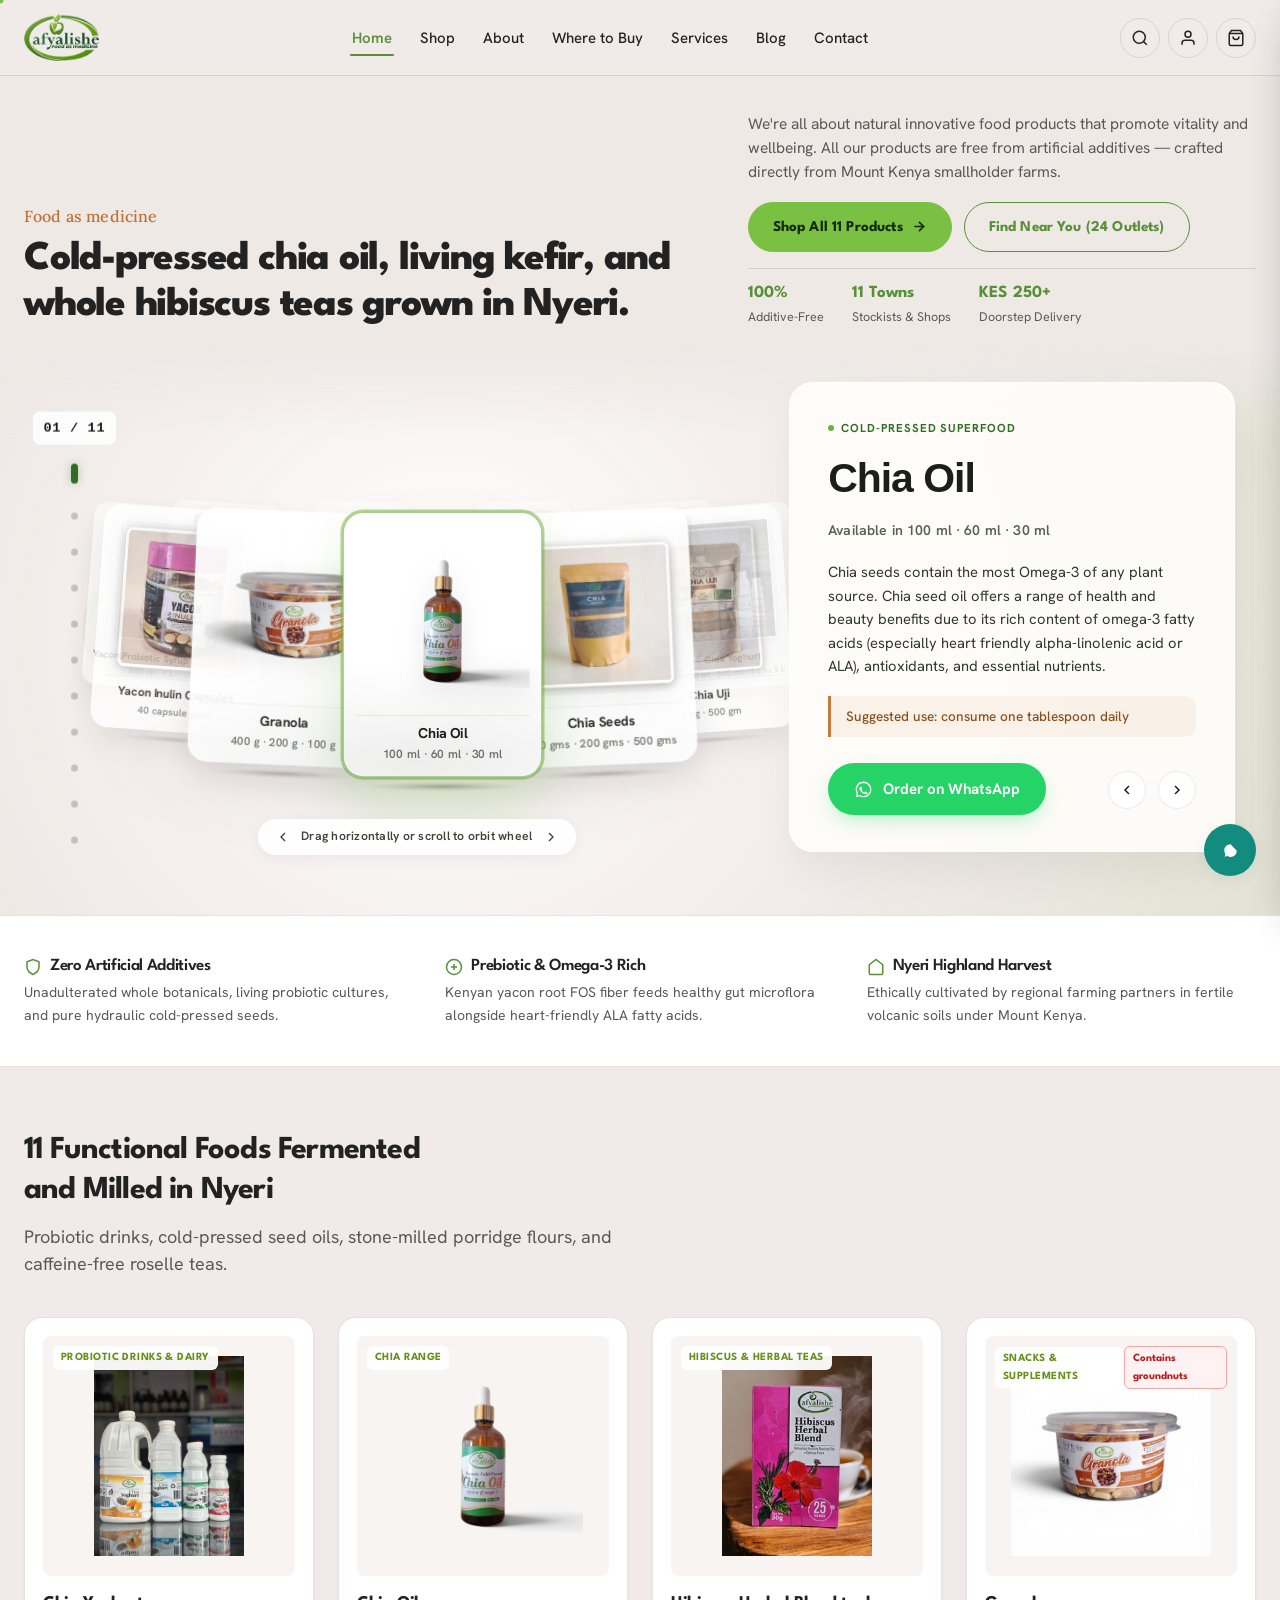
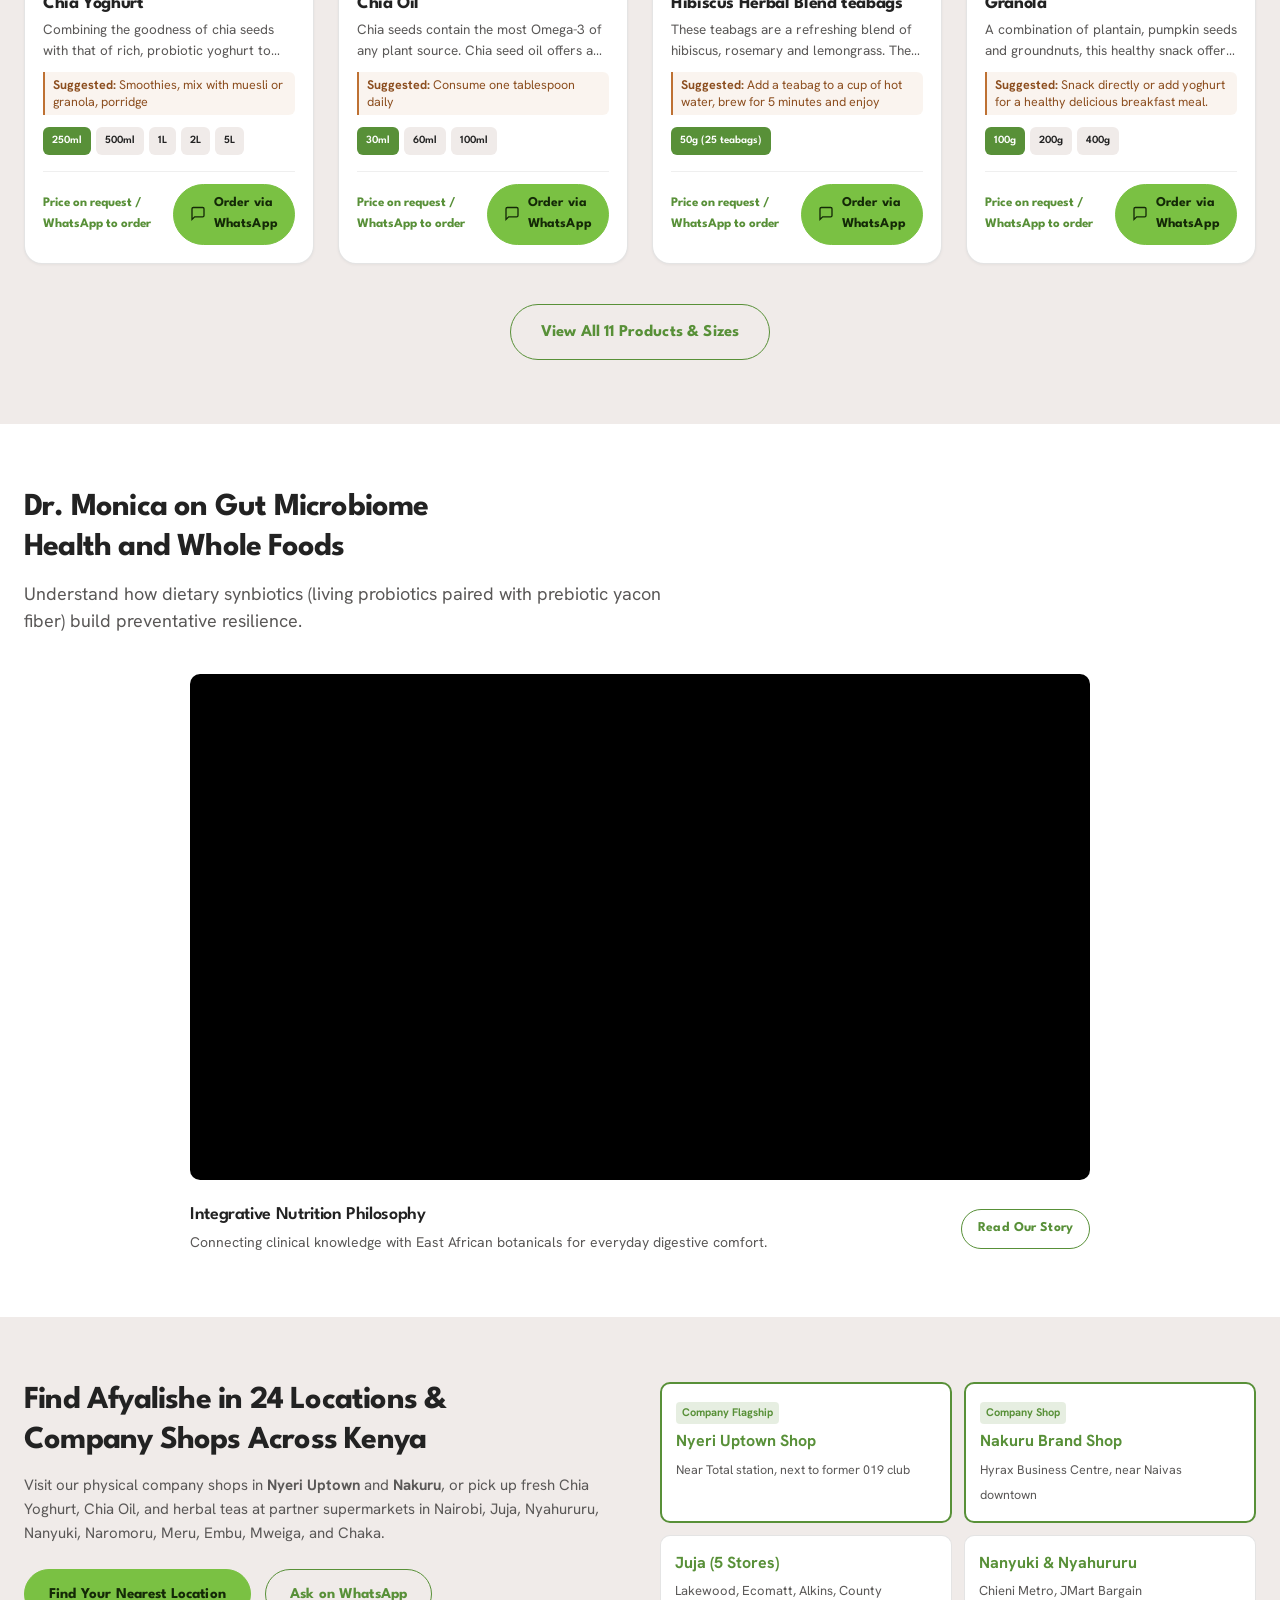
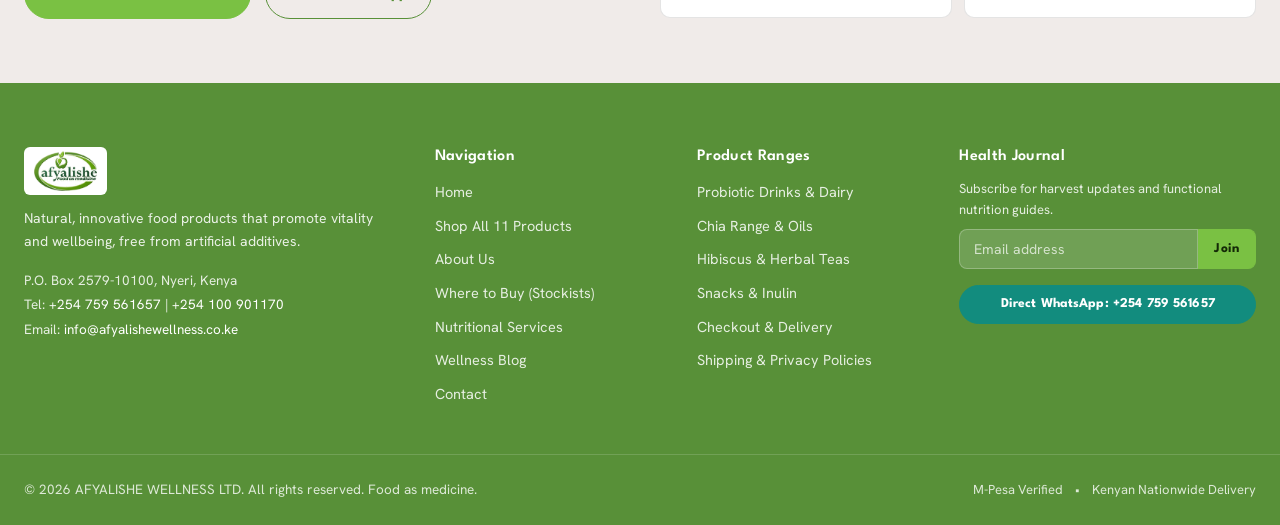
==== commit 7e101bd5: "feat(hero): place homepage tagline and intro above drag-to-orbit carousel" ====
--- a/index.html
+++ b/index.html
@@ -46,7 +46,7 @@
   <link rel="stylesheet" href="assets/css/components.css">
   <link rel="stylesheet" href="assets/css/3d-motion.css?v=4">
   <link rel="stylesheet" href="assets/css/pages.css">
-  <link rel="stylesheet" href="assets/css/orbit-wheel-carousel.css">
+  <link rel="stylesheet" href="assets/css/orbit-wheel-carousel.css?v=2">
 </head>
 <body>
 
@@ -124,9 +124,57 @@
 
   <main id="main-content">
     <!-- ====================================================================
+         HOMEPAGE HERO INTRO: TAGLINE, HEADLINE & CTAs ABOVE ORBIT CAROUSEL
+         ==================================================================== -->
+    <section class="home-hero-intro" aria-label="Afyalishe Wellness Introduction">
+      <div class="container">
+        <div class="home-hero-intro-grid">
+          <div class="home-hero-intro-lead">
+            <span class="brand-tagline home-hero-tagline">Food as medicine</span>
+            <h1 class="home-hero-headline">
+              Cold-pressed chia oil, living kefir, and whole hibiscus teas grown in Nyeri.
+            </h1>
+          </div>
+
+          <div class="home-hero-intro-meta">
+            <p class="home-hero-desc">
+              We're all about natural innovative food products that promote vitality and wellbeing. All our products are free from artificial additives — crafted directly from Mount Kenya smallholder farms.
+            </p>
+            <div class="home-hero-actions">
+              <a href="shop.html" class="btn btn-primary" data-magnetic="true">
+                <span>Shop All 11 Products</span>
+                <svg viewBox="0 0 24 24" fill="none" stroke="currentColor" stroke-width="2.5">
+                  <line x1="5" y1="12" x2="19" y2="12"></line>
+                  <polyline points="12 5 19 12 12 19"></polyline>
+                </svg>
+              </a>
+              <a href="where-to-buy.html" class="btn btn-secondary" data-magnetic="true">
+                <span>Find Near You (24 Outlets)</span>
+              </a>
+            </div>
+            <div class="home-hero-stats">
+              <div class="home-hero-stat">
+                <strong class="stat-counter">100%</strong>
+                <span>Additive-Free</span>
+              </div>
+              <div class="home-hero-stat">
+                <strong class="stat-counter">11 Towns</strong>
+                <span>Stockists &amp; Shops</span>
+              </div>
+              <div class="home-hero-stat">
+                <strong class="stat-counter">KES 250+</strong>
+                <span>Doorstep Delivery</span>
+              </div>
+            </div>
+          </div>
+        </div>
+      </div>
+    </section>
+
+    <!-- ====================================================================
          AFYALISHE DRAG-TO-ORBIT WHEEL SHOWCASE
          ==================================================================== -->
-    <section class="orbit-showcase-section" aria-label="Afyalishe Product Showcase">
+    <section class="orbit-showcase-section orbit-showcase-embedded" aria-label="Afyalishe Product Showcase">
       
       <!-- Ambient Radial Glow -->
       <div class="orbit-bg-ambient" aria-hidden="true"></div>
--- a/assets/css/orbit-wheel-carousel.css
+++ b/assets/css/orbit-wheel-carousel.css
@@ -548,3 +548,158 @@
     font-size: 0.7rem;
   }
 }
+
+/* ==========================================================================
+   HOMEPAGE HERO INTRO + EMBEDDED ORBIT CAROUSEL MODIFIER (index.html)
+   Strictly adheres to the 20 UI & Frontend Design Standards
+   ========================================================================== */
+.home-hero-intro {
+  background-color: #EFE9E6;
+  padding: 36px 0 18px;
+  position: relative;
+  z-index: 12;
+}
+
+.home-hero-intro-grid {
+  display: grid;
+  grid-template-columns: 1.15fr 0.85fr;
+  gap: 36px;
+  align-items: end;
+}
+
+.home-hero-tagline {
+  display: inline-block;
+  font-size: 16px;
+  margin-bottom: 8px;
+}
+
+.home-hero-headline {
+  font-family: var(--font-heading);
+  font-size: clamp(30px, 3.2vw, 44px);
+  font-weight: 800;
+  line-height: 1.12;
+  letter-spacing: -0.03em;
+  color: var(--color-text-primary);
+  margin-bottom: 0;
+  text-wrap: balance;
+}
+
+.home-hero-desc {
+  font-size: 15.5px;
+  line-height: 1.55;
+  color: var(--color-text-secondary);
+  margin-bottom: 18px;
+  max-width: 520px;
+}
+
+.home-hero-actions {
+  display: flex;
+  align-items: center;
+  gap: 12px;
+  flex-wrap: wrap;
+  margin-bottom: 16px;
+}
+
+.home-hero-stats {
+  display: flex;
+  align-items: center;
+  gap: 28px;
+  flex-wrap: wrap;
+  padding-top: 14px;
+  border-top: 1px solid var(--color-border);
+}
+
+.home-hero-stat strong {
+  font-family: var(--font-heading);
+  font-size: 17px;
+  font-weight: 700;
+  color: var(--color-primary);
+  display: block;
+  line-height: 1.2;
+}
+
+.home-hero-stat span {
+  font-size: 12.5px;
+  color: var(--color-text-secondary);
+}
+
+/* Embedded Orbit Showcase Modifier (keeps standalone showcase.html untouched) */
+.orbit-showcase-section.orbit-showcase-embedded {
+  min-height: 560px;
+  padding: 8px 0 36px;
+}
+
+.orbit-showcase-section.orbit-showcase-embedded .orbit-bg-ambient {
+  mask-image: linear-gradient(to bottom, transparent 0%, #000000 16%, #000000 100%);
+  -webkit-mask-image: linear-gradient(to bottom, transparent 0%, #000000 16%, #000000 100%);
+}
+
+.orbit-showcase-section.orbit-showcase-embedded .orbit-layout-stage {
+  height: auto;
+  min-height: 520px;
+  padding: 12px max(1.5rem, 3.5vw);
+}
+
+.orbit-showcase-section.orbit-showcase-embedded .orbit-stage-wrap {
+  height: 500px;
+  min-height: 500px;
+}
+
+.orbit-showcase-section.orbit-showcase-embedded .orbit-wheel-anchor {
+  transform: translate3d(25px, -24px, 0);
+}
+
+.orbit-showcase-section.orbit-showcase-embedded .orbit-drag-cue {
+  bottom: 0.75rem;
+}
+
+@media (max-width: 1024px) {
+  .home-hero-intro {
+    padding: 28px 0 14px;
+  }
+  .home-hero-intro-grid {
+    grid-template-columns: 1fr;
+    gap: 18px;
+    align-items: start;
+  }
+  .orbit-showcase-section.orbit-showcase-embedded .orbit-stage-wrap {
+    height: 440px;
+    min-height: 440px;
+  }
+  .orbit-showcase-section.orbit-showcase-embedded .orbit-wheel-anchor {
+    transform: translate3d(15px, -16px, 0);
+  }
+}
+
+@media (max-width: 820px) {
+  .home-hero-intro {
+    padding: 22px 0 12px;
+  }
+  .home-hero-headline {
+    font-size: clamp(26px, 7vw, 34px);
+  }
+  .home-hero-stats {
+    gap: 20px;
+  }
+  .orbit-showcase-section.orbit-showcase-embedded {
+    min-height: auto;
+    padding: 0 0 28px;
+  }
+  .orbit-showcase-section.orbit-showcase-embedded .orbit-layout-stage {
+    grid-template-rows: auto auto;
+    padding: 12px 1rem 1.5rem 1rem;
+    min-height: auto;
+    height: auto;
+  }
+  .orbit-showcase-section.orbit-showcase-embedded .orbit-stage-wrap {
+    height: 350px;
+    min-height: 350px;
+  }
+  .orbit-showcase-section.orbit-showcase-embedded .orbit-wheel-anchor {
+    transform: translate3d(-18px, -12px, 0);
+  }
+  .orbit-showcase-section.orbit-showcase-embedded .orbit-rail {
+    top: 12px;
+    right: 0.5rem;
+  }
+}
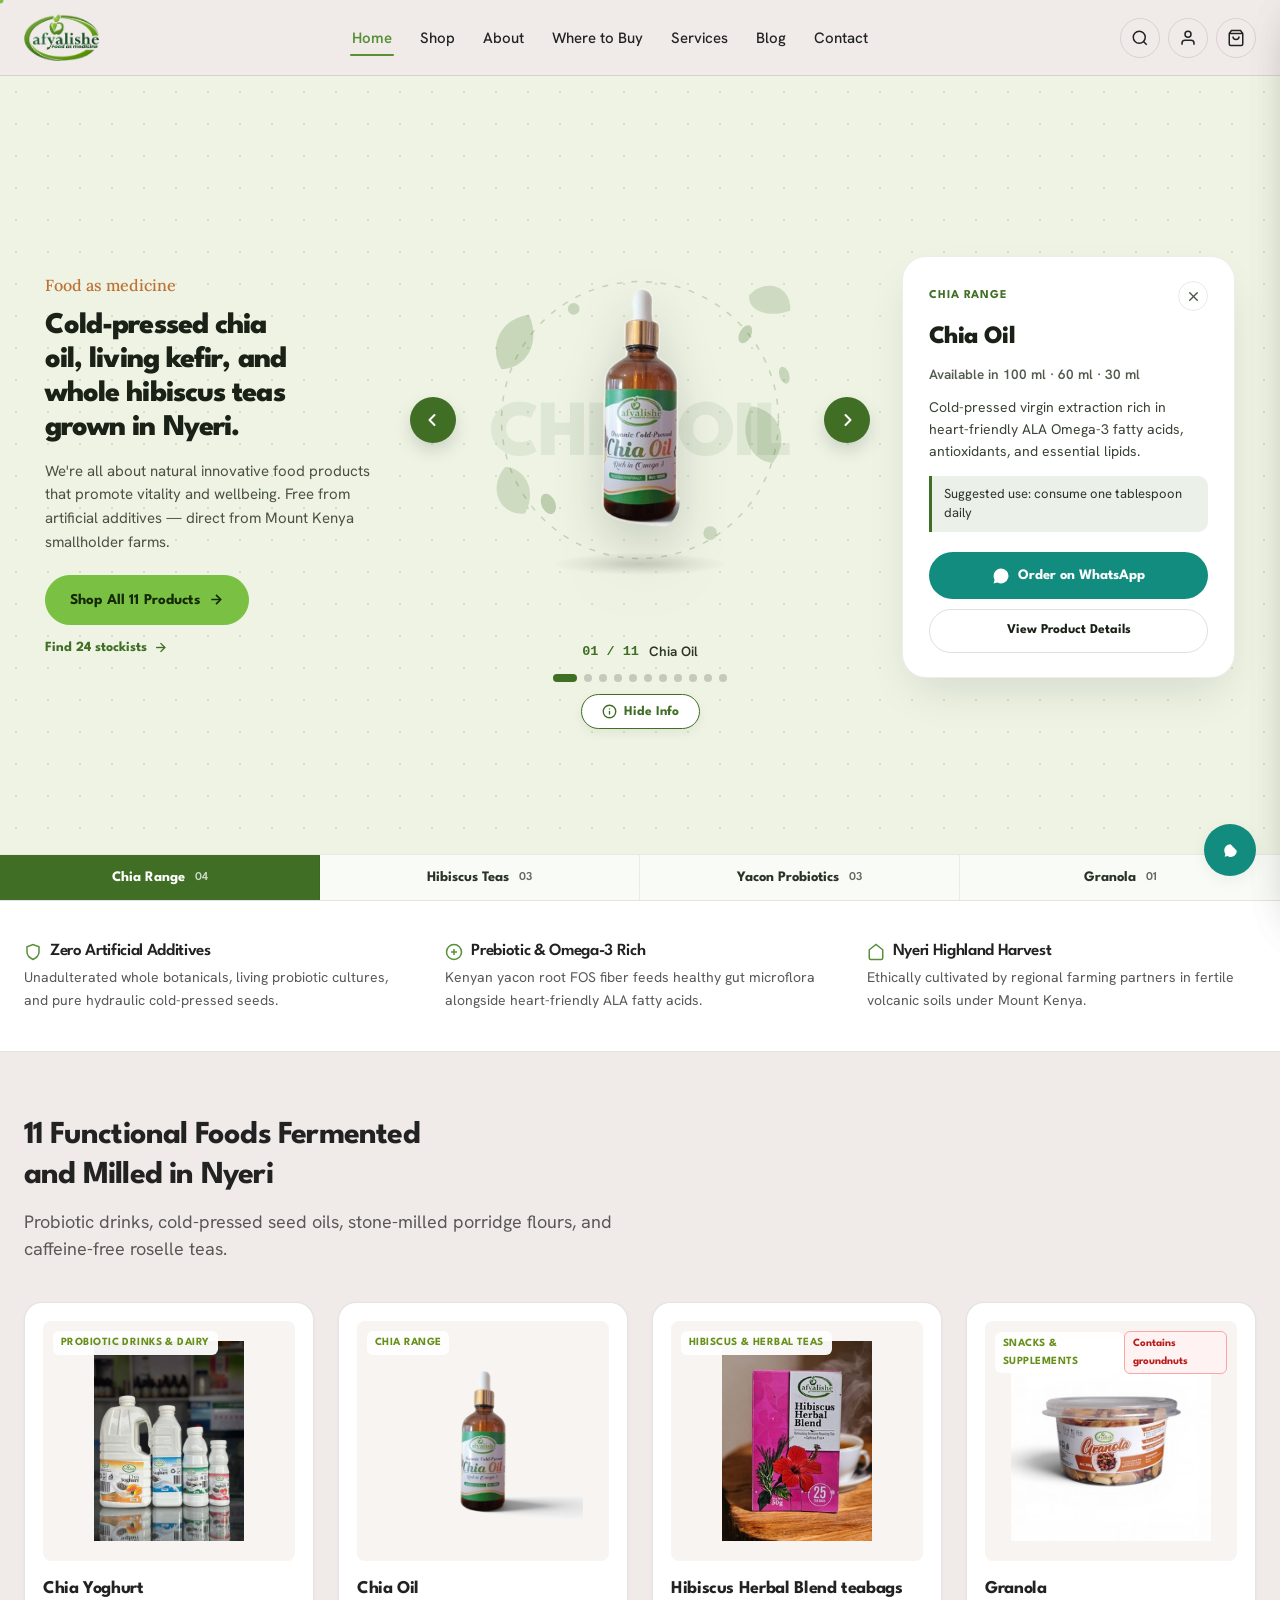
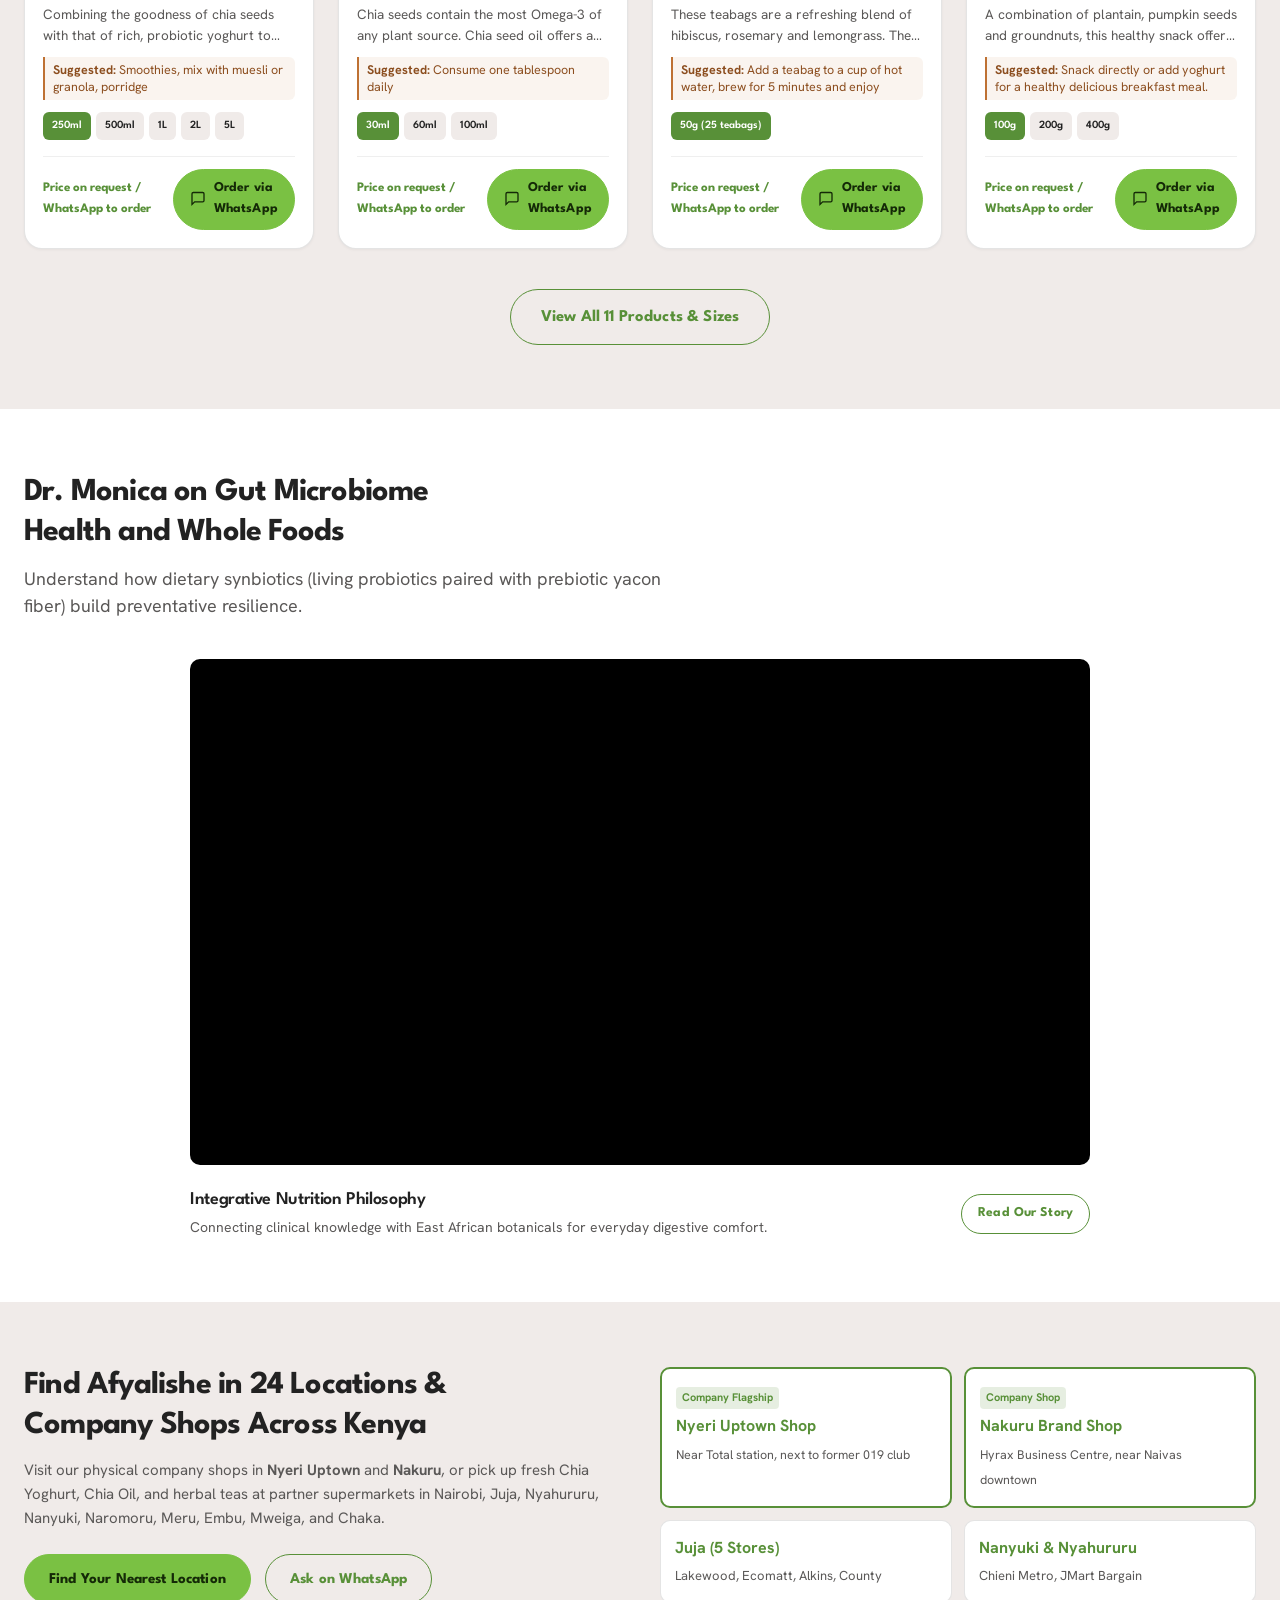
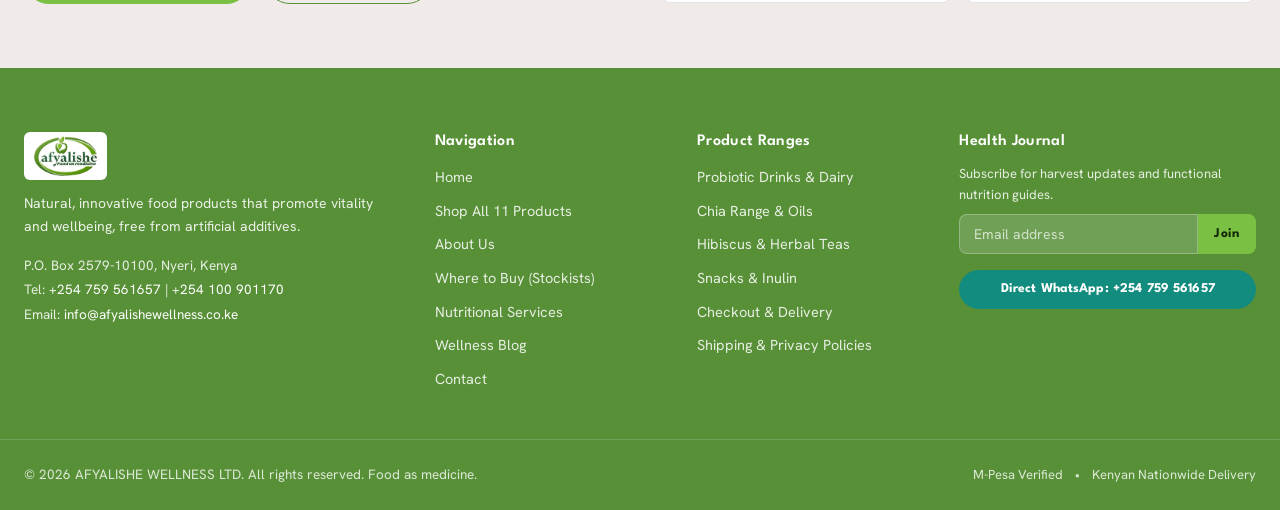
==== commit 36a7b286: "feat(hero): redesign homepage carousel inspired by micha.asia with mid-frame product and side info p" ====
--- a/index.html
+++ b/index.html
@@ -46,7 +46,7 @@
   <link rel="stylesheet" href="assets/css/components.css">
   <link rel="stylesheet" href="assets/css/3d-motion.css?v=4">
   <link rel="stylesheet" href="assets/css/pages.css">
-  <link rel="stylesheet" href="assets/css/orbit-wheel-carousel.css?v=2">
+  <link rel="stylesheet" href="assets/css/micha-carousel.css?v=2">
 </head>
 <body>
 
@@ -124,132 +124,138 @@
 
   <main id="main-content">
     <!-- ====================================================================
-         HOMEPAGE HERO INTRO: TAGLINE, HEADLINE & CTAs ABOVE ORBIT CAROUSEL
+         HERO SHOWCASE: MICHA.ASIA INSPIRED MID-FRAME PRODUCT CAROUSEL
          ==================================================================== -->
-    <section class="home-hero-intro" aria-label="Afyalishe Wellness Introduction">
-      <div class="container">
-        <div class="home-hero-intro-grid">
-          <div class="home-hero-intro-lead">
-            <span class="brand-tagline home-hero-tagline">Food as medicine</span>
-            <h1 class="home-hero-headline">
-              Cold-pressed chia oil, living kefir, and whole hibiscus teas grown in Nyeri.
-            </h1>
-          </div>
-
-          <div class="home-hero-intro-meta">
-            <p class="home-hero-desc">
-              We're all about natural innovative food products that promote vitality and wellbeing. All our products are free from artificial additives — crafted directly from Mount Kenya smallholder farms.
+    <section class="micha-hero" id="micha-hero" data-family="chia" aria-label="Afyalishe Product Showcase">
+      <div class="micha-stage-grid">
+        <!-- Left Column: Tagline, Intro Headline & Primary CTA -->
+        <div class="micha-intro-col">
+          <span class="micha-tagline">Food as medicine</span>
+          <h1 class="micha-headline">
+            Cold-pressed chia oil, living kefir, and whole hibiscus teas grown in Nyeri.
+          </h1>
+          <p class="micha-intro-copy">
+            We're all about natural innovative food products that promote vitality and wellbeing. Free from artificial additives — direct from Mount Kenya smallholder farms.
+          </p>
+          <div class="micha-intro-actions">
+            <a href="shop.html" class="btn btn-primary" data-magnetic="true">
+              <span>Shop All 11 Products</span>
+              <svg viewBox="0 0 24 24" fill="none" stroke="currentColor" stroke-width="2.5">
+                <line x1="5" y1="12" x2="19" y2="12"></line>
+                <polyline points="12 5 19 12 12 19"></polyline>
+              </svg>
+            </a>
+            <a href="where-to-buy.html" class="micha-stockist-link">
+              <span>Find 24 stockists</span>
+              <svg viewBox="0 0 24 24" fill="none" stroke="currentColor" stroke-width="2.2">
+                <line x1="5" y1="12" x2="19" y2="12"></line>
+                <polyline points="12 5 19 12 12 19"></polyline>
+              </svg>
+            </a>
+          </div>
+        </div>
+
+        <!-- Center Column: Single Mid-Frame Product Stage -->
+        <div class="micha-center-col">
+          <div class="micha-bg-word" id="micha-bg-word" aria-hidden="true">CHIA OIL</div>
+
+          <div class="micha-product-stage" id="micha-product-stage" role="region" aria-label="Mid-Frame Product Carousel (Drag or Use Arrows)">
+            <div class="micha-botanical-burst" id="micha-botanical-burst" aria-hidden="true"></div>
+
+            <button type="button" class="micha-arrow micha-arrow-prev" id="micha-prev" aria-label="Previous product">
+              <svg viewBox="0 0 24 24" fill="none" stroke="currentColor" stroke-width="2.4" stroke-linecap="round" stroke-linejoin="round">
+                <polyline points="15 18 9 12 15 6"></polyline>
+              </svg>
+            </button>
+
+            <div class="micha-product-viewport has-cutout" id="micha-product-viewport" title="Click to toggle product info pop-up">
+              <img src="assets/products/chia-oil.png" alt="Chia Oil" class="micha-product-img is-cutout" id="micha-active-img" draggable="false" style="--img-shift-x: 0%; --img-scale: 1.18; --img-clip: inset(0% 38% 12% 37% round 24px);">
+              <div class="micha-ground-shadow" aria-hidden="true"></div>
+            </div>
+
+            <button type="button" class="micha-arrow micha-arrow-next" id="micha-next" aria-label="Next product">
+              <svg viewBox="0 0 24 24" fill="none" stroke="currentColor" stroke-width="2.4" stroke-linecap="round" stroke-linejoin="round">
+                <polyline points="9 18 15 12 9 6"></polyline>
+              </svg>
+            </button>
+          </div>
+
+          <div class="micha-center-controls">
+            <div class="micha-counter-row">
+              <span class="micha-counter-num" id="micha-counter-num">01 / 11</span>
+              <span class="micha-counter-name" id="micha-counter-name">Chia Oil</span>
+            </div>
+            <div class="micha-dots" id="micha-dots" role="tablist" aria-label="Select product"></div>
+            <button type="button" class="micha-info-toggle" id="micha-info-toggle" aria-expanded="true" aria-controls="micha-info-popup">
+              <svg viewBox="0 0 24 24" fill="none" stroke="currentColor" stroke-width="2.2" stroke-linecap="round" stroke-linejoin="round">
+                <circle cx="12" cy="12" r="10"></circle>
+                <line x1="12" y1="16" x2="12" y2="12"></line>
+                <line x1="12" y1="8" x2="12.01" y2="8"></line>
+              </svg>
+              <span id="micha-info-toggle-label">Hide Info</span>
+            </button>
+          </div>
+        </div>
+
+        <!-- Right Column: Interactive Side Info Pop-Up -->
+        <div class="micha-popup-col">
+          <aside class="micha-info-popup is-open" id="micha-info-popup" aria-live="polite" aria-label="Active Product Details">
+            <div class="micha-popup-top">
+              <span class="micha-popup-family" id="micha-popup-family">Chia Range</span>
+              <button type="button" class="micha-popup-close" id="micha-popup-close" aria-label="Close product info pop-up">
+                <svg viewBox="0 0 24 24" fill="none" stroke="currentColor" stroke-width="2.2" stroke-linecap="round" stroke-linejoin="round">
+                  <line x1="18" y1="6" x2="6" y2="18"></line>
+                  <line x1="6" y1="6" x2="18" y2="18"></line>
+                </svg>
+              </button>
+            </div>
+
+            <h3 class="micha-popup-title" id="micha-popup-title">Chia Oil</h3>
+            <div class="micha-popup-sizes" id="micha-popup-sizes">Available in 100 ml · 60 ml · 30 ml</div>
+            <div class="micha-popup-flavours" id="micha-popup-flavours" hidden></div>
+
+            <p class="micha-popup-desc" id="micha-popup-desc">
+              Cold-pressed virgin extraction rich in heart-friendly ALA Omega-3 fatty acids, antioxidants, and essential lipids.
             </p>
-            <div class="home-hero-actions">
-              <a href="shop.html" class="btn btn-primary" data-magnetic="true">
-                <span>Shop All 11 Products</span>
-                <svg viewBox="0 0 24 24" fill="none" stroke="currentColor" stroke-width="2.5">
-                  <line x1="5" y1="12" x2="19" y2="12"></line>
-                  <polyline points="12 5 19 12 12 19"></polyline>
+
+            <p class="micha-popup-use" id="micha-popup-use">
+              Suggested use: consume one tablespoon daily
+            </p>
+
+            <div class="micha-popup-actions">
+              <a href="https://wa.me/254759561657?text=Hello%20Afyalishe%20Wellness%2C%20I%20would%20like%20to%20order%20Chia%20Oil%20(100%20ml%20%C2%B7%2060%20ml%20%C2%B7%2030%20ml)." target="_blank" rel="noopener noreferrer" class="micha-wa-cta" id="micha-popup-wa">
+                <svg viewBox="0 0 24 24" aria-hidden="true">
+                  <path d="M12.04 2a9.91 9.91 0 0 0-8.59 14.86L2.05 22l5.25-1.38A9.91 9.91 0 1 0 12.04 2zm4.52 13.31c-.25-.13-1.47-.72-1.7-.8-.23-.08-.39-.12-.56.12-.17.25-.64.8-.78.96-.15.17-.3.19-.55.06-.25-.13-1.07-.39-2.03-1.25-.75-.67-1.26-1.5-1.41-1.75-.15-.25-.02-.38.11-.51.11-.11.25-.29.37-.43.12-.15.17-.25.25-.42.08-.17.04-.32-.02-.45-.06-.13-.56-1.35-.77-1.85-.2-.48-.41-.42-.56-.43h-.48c-.16 0-.43.06-.66.31-.23.25-.87.85-.87 2.07s.89 2.4 1.02 2.57c.13.17 1.76 2.68 4.26 3.76.6.26 1.06.41 1.42.53.6.19 1.15.16 1.58.1.48-.07 1.47-.6 1.68-1.18.21-.58.21-1.07.15-1.18-.06-.11-.23-.17-.48-.3z"/>
                 </svg>
+                <span>Order on WhatsApp</span>
               </a>
-              <a href="where-to-buy.html" class="btn btn-secondary" data-magnetic="true">
-                <span>Find Near You (24 Outlets)</span>
+              <a href="product.html?id=chia-oil" class="micha-details-link" id="micha-popup-details">
+                <span>View Product Details</span>
               </a>
             </div>
-            <div class="home-hero-stats">
-              <div class="home-hero-stat">
-                <strong class="stat-counter">100%</strong>
-                <span>Additive-Free</span>
-              </div>
-              <div class="home-hero-stat">
-                <strong class="stat-counter">11 Towns</strong>
-                <span>Stockists &amp; Shops</span>
-              </div>
-              <div class="home-hero-stat">
-                <strong class="stat-counter">KES 250+</strong>
-                <span>Doorstep Delivery</span>
-              </div>
-            </div>
-          </div>
-        </div>
-      </div>
-    </section>
-
-    <!-- ====================================================================
-         AFYALISHE DRAG-TO-ORBIT WHEEL SHOWCASE
-         ==================================================================== -->
-    <section class="orbit-showcase-section orbit-showcase-embedded" aria-label="Afyalishe Product Showcase">
-      
-      <!-- Ambient Radial Glow -->
-      <div class="orbit-bg-ambient" aria-hidden="true"></div>
-
-      <!-- Parallax Watermark Name -->
-      <div class="orbit-watermark" aria-hidden="true">Chia Oil</div>
-
-      <!-- Progress Rail & Indicator (Ticks are auto-generated by JS) -->
-      <aside class="orbit-rail" aria-label="Product Carousel Navigation">
-        <div class="orbit-counter" aria-live="polite">01 / 11</div>
-        <ul class="orbit-ticks" role="tablist"></ul>
-      </aside>
-
-      <div class="orbit-layout-stage">
-        
-        <!-- Left Column: Interactive Orbit Wheel -->
-        <div class="orbit-stage-wrap" role="region" aria-label="Interactive Product Orbit Ring (Drag or Scroll to Rotate)">
-          <div class="orbit-ground-disc" aria-hidden="true"></div>
-          <div class="orbit-wheel-anchor">
-            <!-- 11 items and their real-time CSS matrix() transforms are populated by JS -->
-          </div>
-
-          <!-- Drag Gesture Prompt Hint -->
-          <div class="orbit-drag-cue" aria-hidden="true">
-            <svg class="orbit-drag-icon" viewBox="0 0 24 24" fill="none" stroke="currentColor" stroke-width="2">
-              <polyline points="15 18 9 12 15 6"></polyline>
-            </svg>
-            <span>Drag horizontally or scroll to orbit wheel</span>
-            <svg class="orbit-drag-icon" viewBox="0 0 24 24" fill="none" stroke="currentColor" stroke-width="2">
-              <polyline points="9 18 15 12 9 6"></polyline>
-            </svg>
-          </div>
-        </div>
-
-        <!-- Right Column: Editorial Catalogue Card -->
-        <article class="orbit-info-col" aria-live="polite">
-          <div class="orbit-header-row">
-            <span class="orbit-badge">
-              <span class="orbit-badge-dot"></span>
-              <span>Cold-Pressed Superfood</span>
-            </span>
-          </div>
-
-          <h2 class="orbit-title">Chia Oil</h2>
-          <div class="orbit-sizes">Available in 100 ml · 60 ml · 30 ml</div>
-
-          <p class="orbit-desc">
-            Chia seeds contain the most Omega-3 of any plant source. Chia seed oil offers a range of health and beauty benefits due to its rich content of omega-3 fatty acids (especially heart friendly alpha-linolenic acid or ALA), antioxidants, and essential nutrients.
-          </p>
-
-          <p class="orbit-use-box">
-            Suggested use: consume one tablespoon daily
-          </p>
-
-          <div style="display: flex; align-items: center; justify-content: space-between; flex-wrap: wrap; gap: 0.85rem; margin-top: 0.25rem;">
-            <a href="https://wa.me/254759561657?text=Hello%20Afyalishe%20Wellness%2C%20I%20would%20like%20to%20order%20Chia%20Oil." target="_blank" class="orbit-cta" rel="noopener noreferrer">
-              <svg viewBox="0 0 24 24">
-                <path d="M12.04 2c-5.46 0-9.91 4.45-9.91 9.91 0 1.75.46 3.45 1.32 4.95L2.05 22l5.25-1.38c1.45.79 3.08 1.21 4.74 1.21 5.46 0 9.91-4.45 9.91-9.91 0-2.65-1.03-5.14-2.9-7.01A9.82 9.82 0 0 0 12.04 2zm.01 1.67c4.54 0 8.24 3.7 8.24 8.24 0 2.2-.86 4.28-2.42 5.83a8.19 8.19 0 0 1-5.82 2.41h-.01c-1.47 0-2.91-.39-4.17-1.14l-.3-.18-3.1 1.01.83-3.02-.2-.31c-.83-1.33-1.27-2.88-1.27-4.6 0-4.54 3.7-8.24 8.24-8.24zm4.52 11.64c-.25-.13-1.47-.72-1.7-.8-.23-.08-.39-.12-.56.12-.17.25-.64.8-.78.96-.15.17-.3.19-.55.06-.25-.13-1.07-.39-2.03-1.25-.75-.67-1.26-1.5-1.41-1.75-.15-.25-.02-.38.11-.51.11-.11.25-.29.37-.43.12-.15.17-.25.25-.42.08-.17.04-.32-.02-.45-.06-.13-.56-1.35-.77-1.85-.2-.48-.41-.42-.56-.43h-.48c-.16 0-.43.06-.66.31-.23.25-.87.85-.87 2.07s.89 2.4 1.02 2.57c.13.17 1.76 2.68 4.26 3.76.6.26 1.06.41 1.42.53.6.19 1.15.16 1.58.1.48-.07 1.47-.6 1.68-1.18.21-.58.21-1.07.15-1.18-.06-.11-.23-.17-.48-.3z"/>
-              </svg>
-              <span>Order on WhatsApp</span>
-            </a>
-
-            <!-- Tactile Step Controls -->
-            <div class="orbit-nav-controls">
-              <button class="orbit-nav-btn orbit-prev-btn" aria-label="Previous Product">
-                <svg viewBox="0 0 24 24"><polyline points="15 18 9 12 15 6"></polyline></svg>
-              </button>
-              <button class="orbit-nav-btn orbit-next-btn" aria-label="Next Product">
-                <svg viewBox="0 0 24 24"><polyline points="9 18 15 12 9 6"></polyline></svg>
-              </button>
-            </div>
-          </div>
-        </article>
-
-      </div>
+          </aside>
+        </div>
+      </div>
+
+      <!-- Bottom 4-Family Colour-Blocked Switcher Bar -->
+      <nav class="micha-family-bar" aria-label="Product Family Switcher">
+        <button type="button" class="micha-family-tab is-active" data-family="chia" aria-pressed="true">
+          <span>Chia Range</span>
+          <span class="micha-family-count">04</span>
+        </button>
+        <button type="button" class="micha-family-tab" data-family="hibiscus" aria-pressed="false">
+          <span>Hibiscus Teas</span>
+          <span class="micha-family-count">03</span>
+        </button>
+        <button type="button" class="micha-family-tab" data-family="yacon" aria-pressed="false">
+          <span>Yacon Probiotics</span>
+          <span class="micha-family-count">03</span>
+        </button>
+        <button type="button" class="micha-family-tab" data-family="granola" aria-pressed="false">
+          <span>Granola</span>
+          <span class="micha-family-count">01</span>
+        </button>
+      </nav>
     </section>
 
     <!-- ====================================================================
@@ -511,7 +517,7 @@
   <script src="assets/js/scroll-showcase.js"></script>
   <script src="assets/js/product-viewer-3d.js"></script>
   <script src="assets/js/store.js?v=3"></script>
-  <script src="assets/js/orbit-wheel-carousel.js"></script>
+  <script src="assets/js/micha-carousel.js?v=2"></script>
   <script src="assets/js/checkout.js?v=2"></script>
   <script src="assets/js/ui.js"></script>
   <script src="assets/js/main.js?v=3"></script>
--- a/assets/css/micha-carousel.css
+++ b/assets/css/micha-carousel.css
@@ -0,0 +1,812 @@
+/* ==========================================================================
+   AFYALISHE WELLNESS - MICHA.ASIA INSPIRED MID-FRAME PRODUCT HERO CAROUSEL
+   Organized single mid-frame hero product, symmetric arrows, dynamic family
+   colour-blocking, animated botanical burst, and dismissible side info pop-up.
+   Strictly adheres to all 20 UI & Frontend Design Standards.
+   ========================================================================== */
+
+.micha-hero {
+  --micha-bg: #EEF3E4;
+  --micha-dot: rgba(63, 110, 36, 0.14);
+  --micha-accent: #3F6E24;
+  --micha-accent-hover: #2E5419;
+  --micha-accent-soft: rgba(63, 110, 36, 0.10);
+  --micha-word: rgba(42, 77, 22, 0.08);
+
+  position: relative;
+  width: 100%;
+  min-height: calc(100vh - var(--header-height));
+  background-color: var(--micha-bg);
+  background-image: radial-gradient(var(--micha-dot) 1.5px, transparent 1.5px);
+  background-size: 32px 32px;
+  display: flex;
+  flex-direction: column;
+  justify-content: space-between;
+  overflow: hidden;
+  transition: background-color 0.55s cubic-bezier(0.22, 1, 0.36, 1);
+}
+
+.micha-stage-grid {
+  position: relative;
+  z-index: 4;
+  width: 100%;
+  max-width: 1440px;
+  margin: 0 auto;
+  flex: 1;
+  display: grid;
+  grid-template-columns: 1fr minmax(360px, 460px) 1fr;
+  align-items: center;
+  gap: clamp(20px, 2.5vw, 44px);
+  padding: 28px max(24px, 3.5vw) 24px;
+}
+
+/* --------------------------------------------------------------------------
+   Left Column: Tagline, Concise Headline, Intro & Primary CTA
+   -------------------------------------------------------------------------- */
+.micha-intro-col {
+  max-width: 350px;
+  display: flex;
+  flex-direction: column;
+  align-items: flex-start;
+  gap: 14px;
+}
+
+.micha-tagline {
+  font-family: var(--font-serif);
+  font-size: 16px;
+  font-weight: 500;
+  font-style: normal;
+  color: var(--color-terracotta);
+  line-height: 1.3;
+}
+
+.micha-headline {
+  font-family: var(--font-heading);
+  font-size: clamp(27px, 2.35vw, 36px);
+  font-weight: 800;
+  line-height: 1.13;
+  letter-spacing: -0.03em;
+  color: #1A2117;
+  margin: 0;
+  text-wrap: balance;
+}
+
+.micha-intro-copy {
+  font-size: 15px;
+  line-height: 1.58;
+  color: #4A5246;
+  margin: 0;
+}
+
+.micha-intro-actions {
+  display: flex;
+  flex-direction: column;
+  align-items: flex-start;
+  gap: 12px;
+  margin-top: 6px;
+}
+
+.micha-stockist-link {
+  font-family: var(--font-heading);
+  font-size: 14px;
+  font-weight: 700;
+  color: var(--micha-accent);
+  text-decoration: none;
+  display: inline-flex;
+  align-items: center;
+  gap: 6px;
+  transition: color 0.2s ease, transform 0.2s ease;
+}
+
+.micha-stockist-link:hover {
+  color: var(--micha-accent-hover);
+  transform: translateX(2px);
+}
+
+.micha-stockist-link svg {
+  width: 15px;
+  height: 15px;
+  flex-shrink: 0;
+}
+
+/* --------------------------------------------------------------------------
+   Center Column: Mid-Frame Product Stage, Botanical Burst & Arrows
+   -------------------------------------------------------------------------- */
+.micha-center-col {
+  position: relative;
+  display: flex;
+  flex-direction: column;
+  align-items: center;
+  justify-content: center;
+  width: 100%;
+}
+
+.micha-bg-word {
+  position: absolute;
+  top: 44%;
+  left: 50%;
+  transform: translate(-50%, -50%);
+  font-family: var(--font-heading);
+  font-size: clamp(54px, 6.2vw, 94px);
+  font-weight: 800;
+  text-transform: uppercase;
+  letter-spacing: -0.04em;
+  line-height: 0.9;
+  color: var(--micha-word);
+  white-space: nowrap;
+  pointer-events: none;
+  user-select: none;
+  z-index: 1;
+  transition: color 0.5s ease, opacity 0.35s ease;
+}
+
+.micha-product-stage {
+  position: relative;
+  width: 100%;
+  height: clamp(340px, 48vh, 430px);
+  display: flex;
+  align-items: center;
+  justify-content: center;
+  z-index: 3;
+  cursor: grab;
+  touch-action: pan-y;
+  user-select: none;
+  -webkit-user-select: none;
+}
+
+.micha-product-stage.is-dragging {
+  cursor: grabbing;
+}
+
+/* Animated Botanical Burst Behind Active Product */
+.micha-botanical-burst {
+  position: absolute;
+  inset: 0;
+  display: flex;
+  align-items: center;
+  justify-content: center;
+  pointer-events: none;
+  z-index: 1;
+}
+
+.micha-botanical-burst svg {
+  width: 390px;
+  height: 390px;
+  max-width: 92%;
+  max-height: 92%;
+  overflow: visible;
+  color: var(--micha-accent);
+  transition: color 0.5s ease;
+}
+
+.micha-botanical-burst.is-blooming svg {
+  animation: michaBloom 0.52s cubic-bezier(0.22, 1, 0.36, 1) forwards;
+}
+
+.micha-botanical-burst .burst-piece-a {
+  transform-box: fill-box;
+  transform-origin: center;
+  animation: michaFloatA 5.4s ease-in-out infinite;
+}
+
+.micha-botanical-burst .burst-piece-b {
+  transform-box: fill-box;
+  transform-origin: center;
+  animation: michaFloatB 6.2s ease-in-out infinite;
+}
+
+@keyframes michaBloom {
+  0% {
+    opacity: 0.25;
+    transform: scale(0.74) rotate(-6deg);
+  }
+  100% {
+    opacity: 1;
+    transform: scale(1) rotate(0deg);
+  }
+}
+
+@keyframes michaFloatA {
+  0%, 100% { transform: translate(0, 0) rotate(0deg); }
+  50% { transform: translate(4px, -5px) rotate(3deg); }
+}
+
+@keyframes michaFloatB {
+  0%, 100% { transform: translate(0, 0) rotate(0deg); }
+  50% { transform: translate(-4px, 5px) rotate(-3deg); }
+}
+
+/* Symmetric Circular Navigation Arrows */
+.micha-arrow {
+  position: absolute;
+  top: 50%;
+  transform: translateY(-50%);
+  width: 46px;
+  height: 46px;
+  border-radius: 50%;
+  border: none;
+  background: var(--micha-accent);
+  color: #FFFFFF;
+  display: inline-flex;
+  align-items: center;
+  justify-content: center;
+  cursor: pointer;
+  z-index: 6;
+  box-shadow: 0 8px 20px -4px rgba(20, 28, 16, 0.22);
+  transition: background-color 0.3s ease,
+              transform 0.2s cubic-bezier(0.16, 1, 0.3, 1),
+              box-shadow 0.2s ease;
+}
+
+.micha-arrow-prev {
+  left: 0;
+}
+
+.micha-arrow-next {
+  right: 0;
+}
+
+.micha-arrow-prev svg {
+  transform: translateX(-1px);
+}
+
+.micha-arrow-next svg {
+  transform: translateX(1px);
+}
+
+.micha-arrow:hover {
+  background: var(--micha-accent-hover);
+  transform: translateY(-50%) scale(1.07);
+  box-shadow: 0 12px 24px -4px rgba(20, 28, 16, 0.28);
+}
+
+.micha-arrow:active {
+  transform: translateY(-50%) scale(0.96);
+}
+
+.micha-arrow svg {
+  width: 20px;
+  height: 20px;
+}
+
+/* Active Mid-Frame Product Container */
+.micha-product-viewport {
+  position: relative;
+  width: 290px;
+  height: 100%;
+  display: flex;
+  flex-direction: column;
+  align-items: center;
+  justify-content: center;
+  z-index: 4;
+  cursor: pointer;
+}
+
+.micha-product-viewport.has-cutout {
+  filter: drop-shadow(0 18px 24px rgba(24, 30, 18, 0.18));
+}
+
+.micha-product-img {
+  display: block;
+  user-select: none;
+  -webkit-user-drag: none;
+  pointer-events: none;
+  transition: transform 0.38s cubic-bezier(0.22, 1, 0.36, 1), opacity 0.28s ease;
+  transform: translateX(var(--img-shift-x, 0%)) scale(var(--img-scale, 1));
+  clip-path: var(--img-clip, none);
+}
+
+.micha-product-img.is-cutout {
+  max-width: 280px;
+  max-height: 360px;
+  width: auto;
+  height: auto;
+  border-radius: 0;
+  box-shadow: none;
+  filter: none;
+}
+
+.micha-product-img.is-photo {
+  max-width: 260px;
+  max-height: 335px;
+  width: auto;
+  height: auto;
+  border-radius: 20px;
+  box-shadow: 0 22px 44px -12px rgba(24, 30, 18, 0.24);
+}
+
+.micha-product-img.exit-left {
+  opacity: 0;
+  transform: translateX(calc(var(--img-shift-x, 0%) - 64px)) scale(calc(var(--img-scale, 1) * 0.92));
+}
+
+.micha-product-img.exit-right {
+  opacity: 0;
+  transform: translateX(calc(var(--img-shift-x, 0%) + 64px)) scale(calc(var(--img-scale, 1) * 0.92));
+}
+
+.micha-product-img.enter-from-right {
+  opacity: 0;
+  transform: translateX(calc(var(--img-shift-x, 0%) + 64px)) scale(calc(var(--img-scale, 1) * 0.92));
+  transition: none;
+}
+
+.micha-product-img.enter-from-left {
+  opacity: 0;
+  transform: translateX(calc(var(--img-shift-x, 0%) - 64px)) scale(calc(var(--img-scale, 1) * 0.92));
+  transition: none;
+}
+
+.micha-ground-shadow {
+  width: 170px;
+  height: 22px;
+  margin-top: 8px;
+  border-radius: 50%;
+  background: radial-gradient(ellipse at center, rgba(24, 30, 18, 0.18) 0%, rgba(24, 30, 18, 0.05) 50%, transparent 75%);
+  pointer-events: none;
+  transition: opacity 0.3s ease;
+}
+
+/* Center Controls Below Mid-Frame Product */
+.micha-center-controls {
+  display: flex;
+  flex-direction: column;
+  align-items: center;
+  gap: 12px;
+  margin-top: 6px;
+  z-index: 5;
+}
+
+.micha-counter-row {
+  display: flex;
+  align-items: center;
+  gap: 10px;
+  font-size: 13.5px;
+  font-weight: 600;
+  color: #364033;
+}
+
+.micha-counter-num {
+  font-family: var(--font-mono);
+  font-variant-numeric: tabular-nums;
+  font-weight: 700;
+  color: var(--micha-accent);
+}
+
+.micha-counter-name {
+  color: #2A3326;
+}
+
+.micha-dots {
+  display: flex;
+  align-items: center;
+  gap: 7px;
+}
+
+.micha-dot {
+  width: 8px;
+  height: 8px;
+  border-radius: 999px;
+  border: none;
+  padding: 0;
+  background: rgba(26, 33, 23, 0.2);
+  cursor: pointer;
+  transition: width 0.25s cubic-bezier(0.16, 1, 0.3, 1), background-color 0.25s ease;
+}
+
+.micha-dot:hover {
+  background: rgba(26, 33, 23, 0.42);
+}
+
+.micha-dot.is-active {
+  width: 24px;
+  background: var(--micha-accent);
+}
+
+.micha-info-toggle {
+  display: inline-flex;
+  align-items: center;
+  gap: 7px;
+  padding: 9px 20px;
+  border-radius: 9999px;
+  border: 1.5px solid var(--micha-accent);
+  background: #FFFFFF;
+  color: var(--micha-accent);
+  font-family: var(--font-heading);
+  font-size: 13.5px;
+  font-weight: 700;
+  cursor: pointer;
+  box-shadow: 0 4px 12px rgba(20, 28, 16, 0.06);
+  transition: background-color 0.2s ease, color 0.2s ease, transform 0.2s ease;
+}
+
+.micha-info-toggle:hover {
+  background: var(--micha-accent);
+  color: #FFFFFF;
+  transform: translateY(-1px);
+}
+
+.micha-info-toggle svg {
+  width: 15px;
+  height: 15px;
+  flex-shrink: 0;
+}
+
+/* --------------------------------------------------------------------------
+   Right Column: Side Info Pop-Up Card
+   -------------------------------------------------------------------------- */
+.micha-popup-col {
+  display: flex;
+  justify-content: flex-end;
+  align-items: center;
+  width: 100%;
+}
+
+.micha-info-popup {
+  width: 100%;
+  max-width: 360px;
+  background: #FFFFFF;
+  border-radius: 24px;
+  padding: 24px 26px;
+  border: 1px solid rgba(26, 33, 23, 0.08);
+  box-shadow: 0 20px 48px -12px rgba(20, 28, 16, 0.12);
+  display: flex;
+  flex-direction: column;
+  gap: 12px;
+  opacity: 0;
+  transform: translateX(20px) scale(0.96);
+  pointer-events: none;
+  transition: opacity 0.28s ease, transform 0.34s cubic-bezier(0.16, 1, 0.3, 1);
+}
+
+.micha-info-popup.is-open {
+  opacity: 1;
+  transform: translateX(0) scale(1);
+  pointer-events: auto;
+}
+
+.micha-info-popup.is-refreshing {
+  animation: michaPopRefresh 0.32s cubic-bezier(0.16, 1, 0.3, 1);
+}
+
+@keyframes michaPopRefresh {
+  0% {
+    opacity: 0.72;
+    transform: translateY(8px) scale(0.97);
+  }
+  100% {
+    opacity: 1;
+    transform: translateY(0) scale(1);
+  }
+}
+
+.micha-popup-top {
+  display: flex;
+  align-items: center;
+  justify-content: space-between;
+  gap: 12px;
+}
+
+.micha-popup-family {
+  font-family: var(--font-heading);
+  font-size: 12px;
+  font-weight: 700;
+  text-transform: uppercase;
+  letter-spacing: 0.08em;
+  color: var(--micha-accent);
+}
+
+.micha-popup-close {
+  width: 30px;
+  height: 30px;
+  border-radius: 50%;
+  border: 1px solid rgba(26, 33, 23, 0.1);
+  background: transparent;
+  color: #4A5246;
+  display: inline-flex;
+  align-items: center;
+  justify-content: center;
+  cursor: pointer;
+  flex-shrink: 0;
+  transition: background-color 0.18s ease, color 0.18s ease, border-color 0.18s ease;
+}
+
+.micha-popup-close:hover {
+  background: rgba(26, 33, 23, 0.06);
+  color: #1A2117;
+  border-color: rgba(26, 33, 23, 0.22);
+}
+
+.micha-popup-close svg {
+  width: 15px;
+  height: 15px;
+}
+
+.micha-popup-title {
+  font-family: var(--font-heading);
+  font-size: 25px;
+  font-weight: 800;
+  line-height: 1.15;
+  letter-spacing: -0.025em;
+  color: #1A2117;
+  margin: 0;
+  text-wrap: balance;
+}
+
+.micha-popup-sizes {
+  font-size: 13.5px;
+  font-weight: 600;
+  color: #525B4E;
+  font-variant-numeric: tabular-nums;
+}
+
+.micha-popup-flavours {
+  font-size: 13px;
+  font-weight: 600;
+  color: var(--micha-accent);
+}
+
+.micha-popup-desc {
+  font-size: 14px;
+  line-height: 1.55;
+  color: #3A4236;
+  margin: 0;
+}
+
+.micha-popup-use {
+  background: var(--micha-accent-soft);
+  border-left: 3px solid var(--micha-accent);
+  padding: 9px 12px;
+  border-radius: 0 10px 10px 0;
+  font-size: 13px;
+  line-height: 1.45;
+  color: #2B3327;
+  margin: 2px 0 4px;
+}
+
+.micha-popup-actions {
+  display: flex;
+  flex-direction: column;
+  gap: 10px;
+  margin-top: 4px;
+}
+
+.micha-wa-cta {
+  width: 100%;
+  display: inline-flex;
+  align-items: center;
+  justify-content: center;
+  gap: 8px;
+  background: #128C7E;
+  color: #FFFFFF;
+  font-family: var(--font-heading);
+  font-size: 14.5px;
+  font-weight: 700;
+  padding: 12px 18px;
+  border-radius: 9999px;
+  text-decoration: none;
+  transition: background-color 0.2s ease, transform 0.18s ease;
+}
+
+.micha-wa-cta:hover {
+  background: #0D7064;
+  color: #FFFFFF;
+  transform: translateY(-1px);
+}
+
+.micha-wa-cta svg {
+  width: 18px;
+  height: 18px;
+  fill: currentColor;
+  flex-shrink: 0;
+}
+
+.micha-details-link {
+  width: 100%;
+  display: inline-flex;
+  align-items: center;
+  justify-content: center;
+  gap: 6px;
+  padding: 10px 16px;
+  border-radius: 9999px;
+  border: 1.5px solid rgba(26, 33, 23, 0.14);
+  color: #1A2117;
+  font-family: var(--font-heading);
+  font-size: 13.5px;
+  font-weight: 700;
+  text-decoration: none;
+  transition: border-color 0.2s ease, background-color 0.2s ease, color 0.2s ease;
+}
+
+.micha-details-link:hover {
+  border-color: var(--micha-accent);
+  color: var(--micha-accent);
+  background: var(--micha-accent-soft);
+}
+
+/* --------------------------------------------------------------------------
+   Bottom 4-Family Colour-Blocked Bar (Micha-Inspired Switcher)
+   -------------------------------------------------------------------------- */
+.micha-family-bar {
+  position: relative;
+  z-index: 6;
+  width: 100%;
+  display: grid;
+  grid-template-columns: repeat(4, 1fr);
+  border-top: 1px solid rgba(26, 33, 23, 0.08);
+  background: rgba(255, 255, 255, 0.65);
+  backdrop-filter: blur(8px);
+  -webkit-backdrop-filter: blur(8px);
+}
+
+.micha-family-tab {
+  border: none;
+  border-right: 1px solid rgba(26, 33, 23, 0.07);
+  background: transparent;
+  padding: 16px 20px;
+  display: flex;
+  align-items: center;
+  justify-content: center;
+  gap: 10px;
+  cursor: pointer;
+  font-family: var(--font-heading);
+  font-size: 14.5px;
+  font-weight: 700;
+  color: #2A3326;
+  transition: background-color 0.3s ease, color 0.3s ease;
+}
+
+.micha-family-tab:last-child {
+  border-right: none;
+}
+
+.micha-family-tab:hover {
+  background: rgba(26, 33, 23, 0.05);
+}
+
+.micha-family-count {
+  font-size: 12px;
+  font-variant-numeric: tabular-nums;
+  opacity: 0.72;
+  font-weight: 600;
+}
+
+.micha-family-tab[data-family="chia"].is-active {
+  background: #3F6E24;
+  color: #FFFFFF;
+}
+
+.micha-family-tab[data-family="hibiscus"].is-active {
+  background: #B82E63;
+  color: #FFFFFF;
+}
+
+.micha-family-tab[data-family="yacon"].is-active {
+  background: #8C4E1F;
+  color: #FFFFFF;
+}
+
+.micha-family-tab[data-family="granola"].is-active {
+  background: #9C6118;
+  color: #FFFFFF;
+}
+
+/* --------------------------------------------------------------------------
+   Responsive Breakpoints (Tablet <= 1120px, Mobile <= 768px)
+   -------------------------------------------------------------------------- */
+@media (max-width: 1120px) {
+  .micha-stage-grid {
+    grid-template-columns: 1fr 1fr;
+    grid-template-rows: auto auto;
+    gap: 24px;
+    padding: 24px 24px 28px;
+  }
+
+  .micha-intro-col {
+    grid-column: 1 / -1;
+    max-width: 680px;
+    margin: 0 auto;
+    align-items: center;
+    text-align: center;
+  }
+
+  .micha-intro-actions {
+    flex-direction: row;
+    flex-wrap: wrap;
+    justify-content: center;
+    align-items: center;
+    gap: 16px;
+  }
+
+  .micha-center-col {
+    grid-column: 1;
+  }
+
+  .micha-popup-col {
+    grid-column: 2;
+    justify-content: center;
+  }
+}
+
+@media (max-width: 768px) {
+  .micha-hero {
+    min-height: auto;
+  }
+
+  .micha-stage-grid {
+    grid-template-columns: 1fr;
+    padding: 22px 16px 24px;
+    gap: 20px;
+  }
+
+  .micha-center-col,
+  .micha-popup-col {
+    grid-column: 1;
+  }
+
+  .micha-product-stage {
+    height: 310px;
+  }
+
+  .micha-product-viewport {
+    width: 220px;
+  }
+
+  .micha-product-img.is-cutout {
+    max-width: 215px;
+    max-height: 270px;
+  }
+
+  .micha-product-img.is-photo {
+    max-width: 210px;
+    max-height: 265px;
+  }
+
+  .micha-arrow {
+    width: 40px;
+    height: 40px;
+  }
+
+  .micha-info-popup {
+    max-width: 100%;
+    transform: none;
+    display: none;
+  }
+
+  .micha-info-popup.is-open {
+    display: flex;
+    opacity: 1;
+    pointer-events: auto;
+  }
+
+  .micha-family-bar {
+    grid-template-columns: repeat(2, 1fr);
+  }
+
+  .micha-family-tab {
+    padding: 13px 10px;
+    font-size: 13px;
+    border-bottom: 1px solid rgba(26, 33, 23, 0.07);
+  }
+}
+
+/* --------------------------------------------------------------------------
+   Reduced Motion Accessibility
+   -------------------------------------------------------------------------- */
+@media (prefers-reduced-motion: reduce) {
+  .micha-hero,
+  .micha-product-img,
+  .micha-info-popup,
+  .micha-arrow,
+  .micha-dot,
+  .micha-family-tab {
+    transition-duration: 0.01ms !important;
+  }
+
+  .micha-botanical-burst svg,
+  .micha-botanical-burst .burst-piece-a,
+  .micha-botanical-burst .burst-piece-b,
+  .micha-info-popup.is-refreshing {
+    animation: none !important;
+  }
+}
